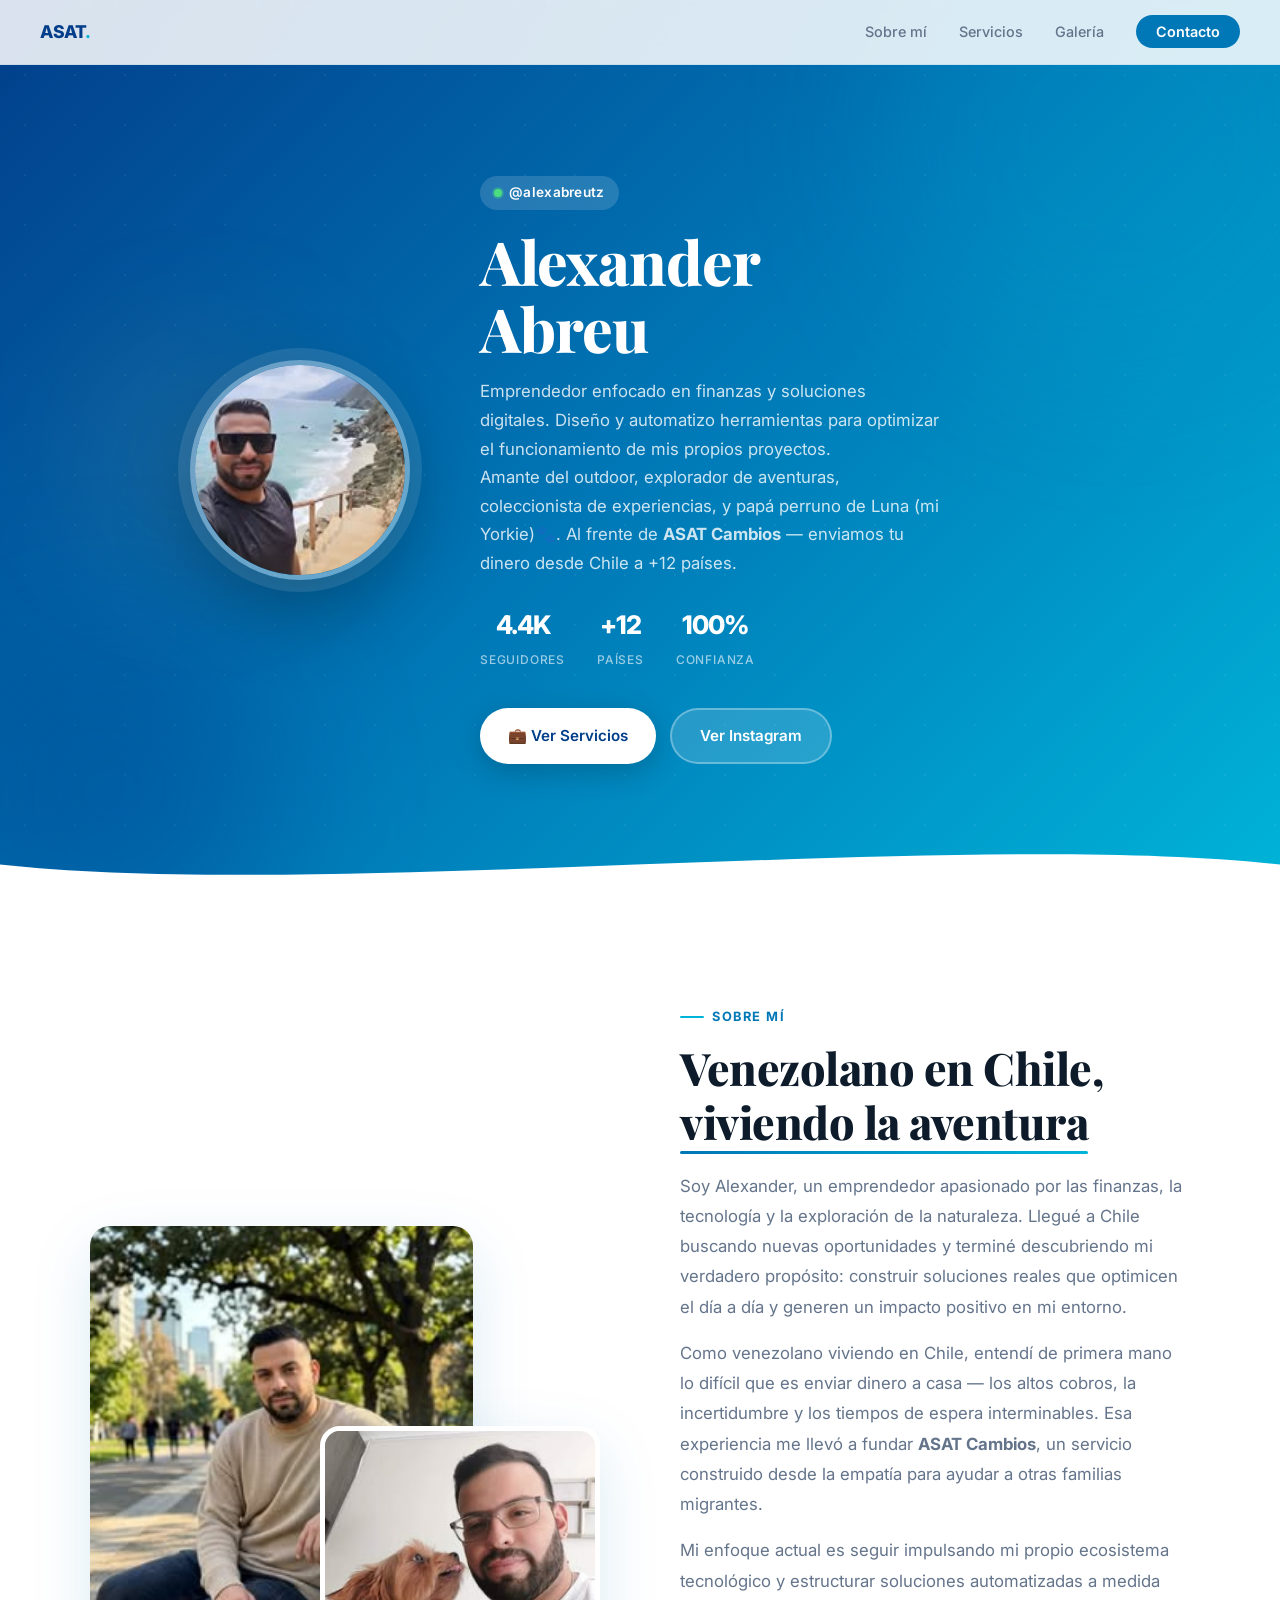
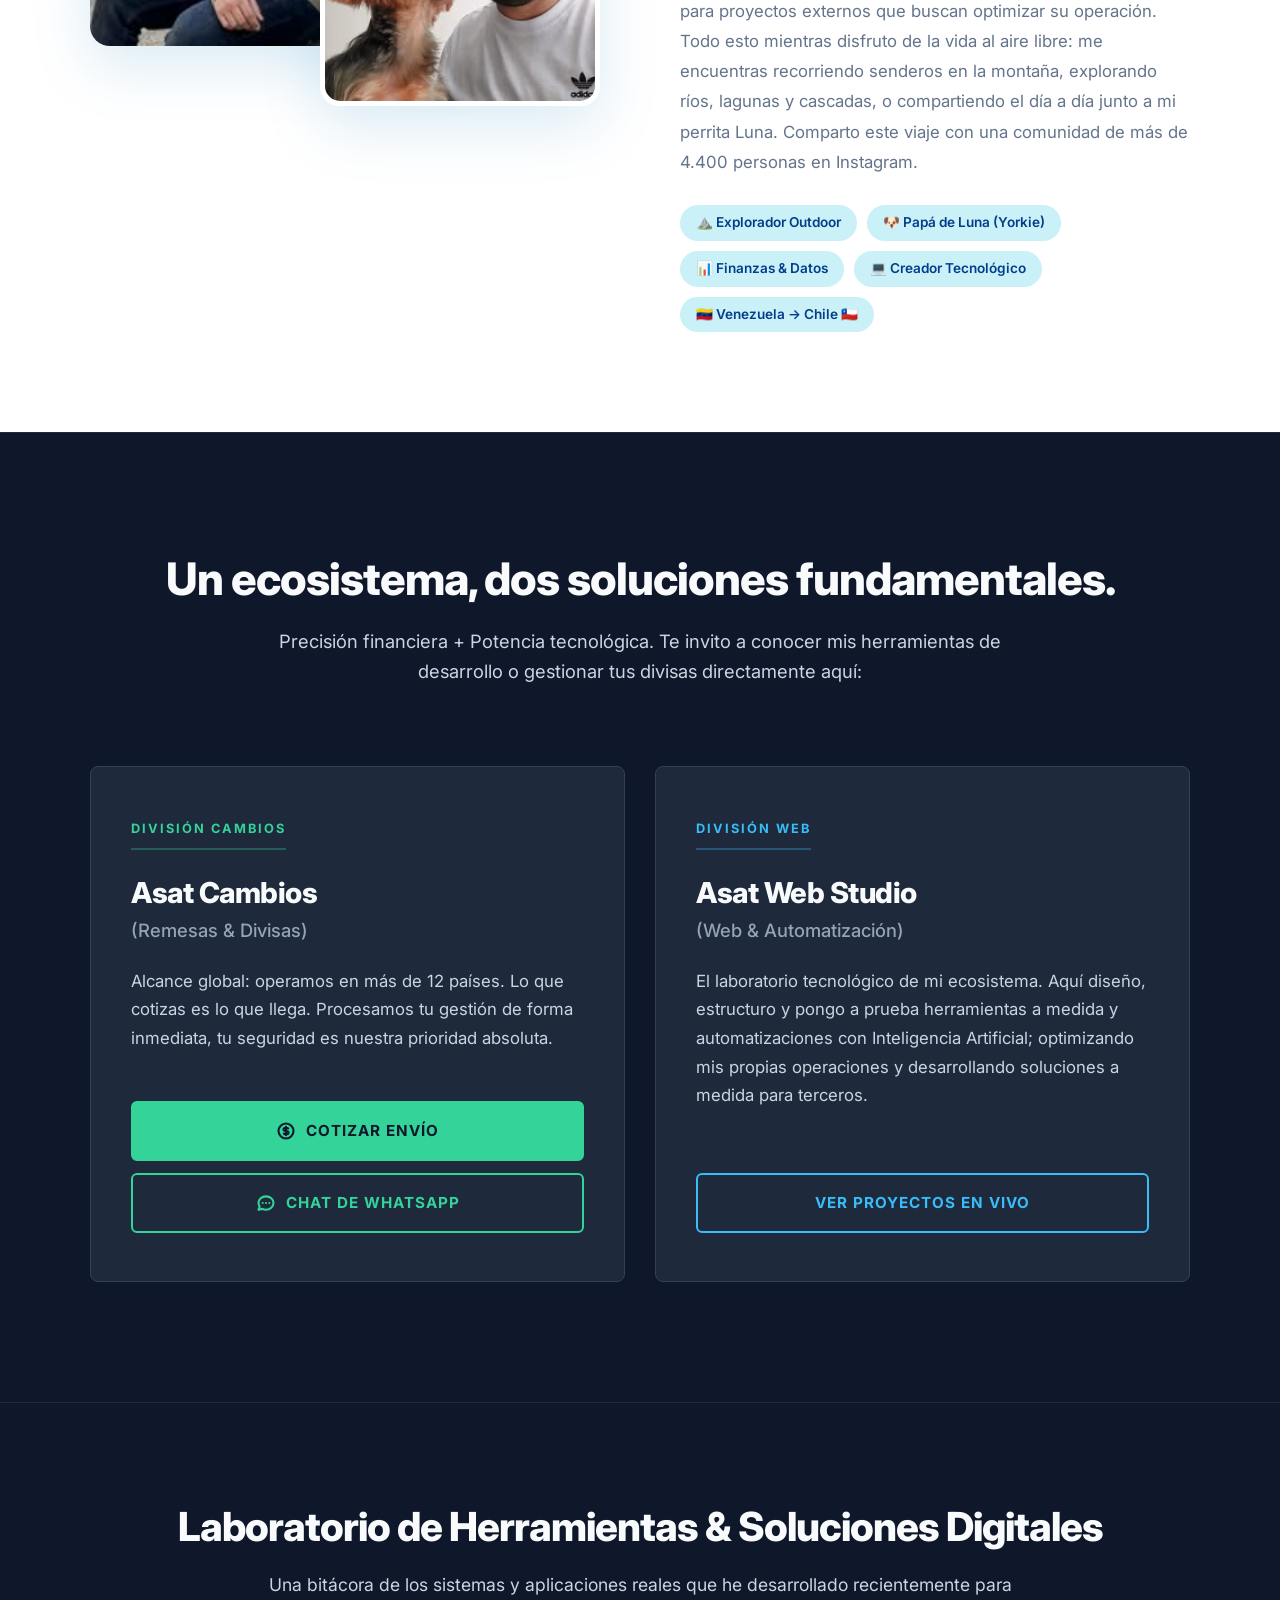
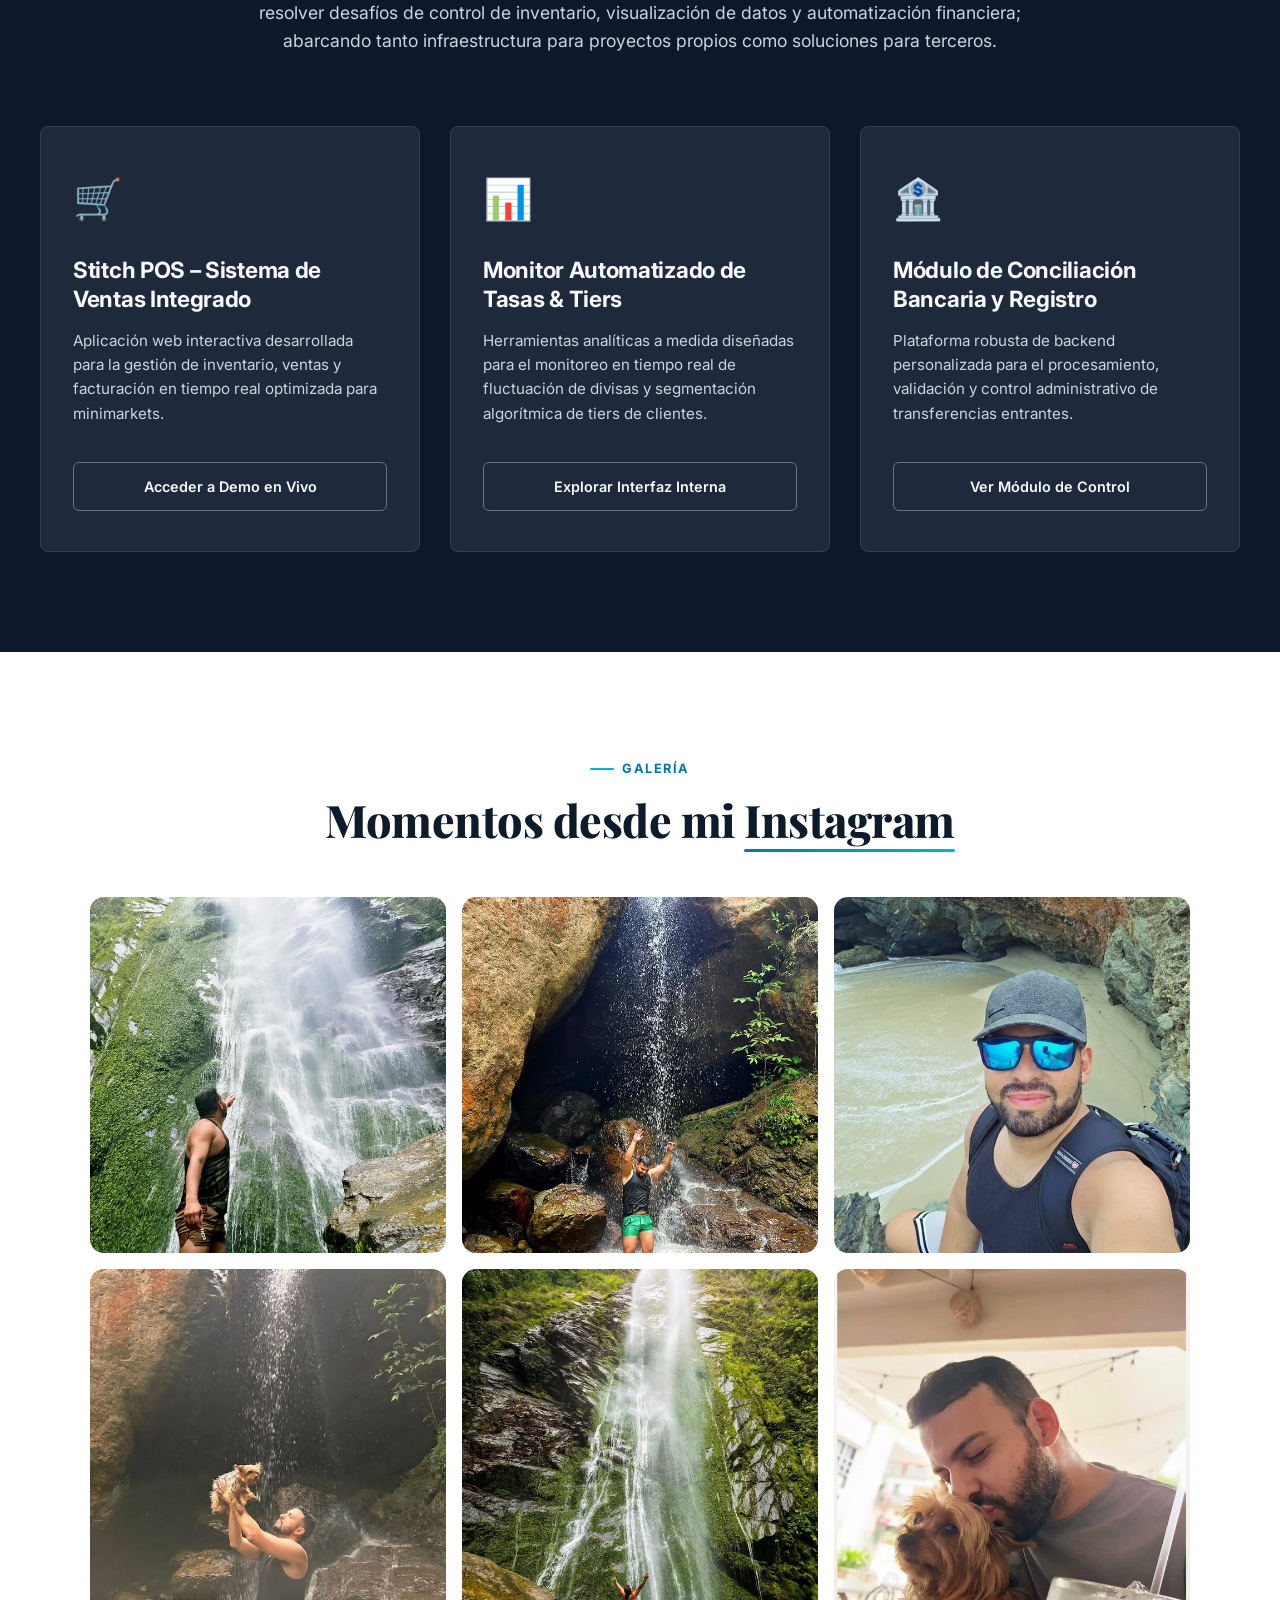
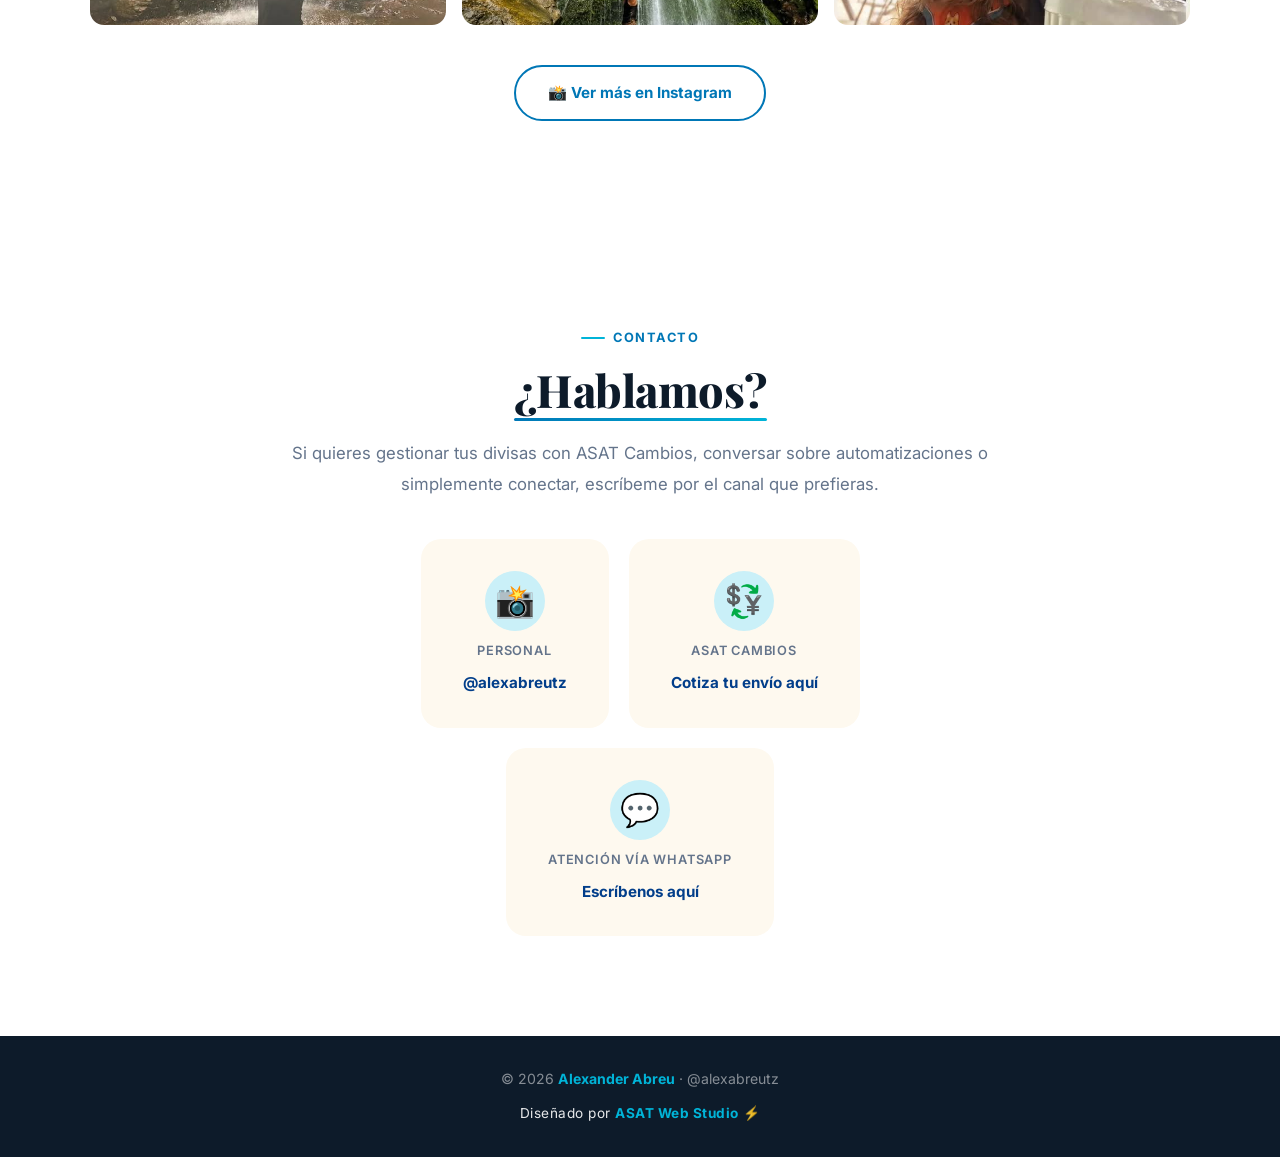
==== index.html @ acaba171 "Cambiar emojis por SVGs en botones" ====
<!DOCTYPE html>
<html lang="es">

<head>
  <meta charset="UTF-8" />
  <meta name="viewport" content="width=device-width, initial-scale=1.0" />
  <title>Alexander Abreu | @alexabreutz</title>
  <meta name="description"
    content="Alexander Abreu — Emprendedor, viajero y papá perruno. Founder de ASAT Cambios, enviamos tu dinero desde Chile a más de 10 países." />
  <meta name="robots" content="index, follow" />
  <link rel="canonical" href="https://alexabreu.netlify.app/" />

  <!-- Open Graph -->
  <meta property="og:type" content="website" />
  <meta property="og:url" content="https://alexabreu.netlify.app/" />
  <meta property="og:title" content="Alexander Abreu | Founder de ASAT Cambios" />
  <meta property="og:description"
    content="Emprendedor venezolano en Chile y fundador de ASAT Cambios — envíos de dinero desde Chile a Venezuela y +10 países de forma rápida y segura." />
  <meta property="og:image" content="https://alexabreu.netlify.app/assets/profile-candidate-0.jpg" />
  <meta property="og:locale" content="es_ES" />
  <meta property="og:site_name" content="Alexander Abreu" />

  <!-- Twitter Card -->
  <meta name="twitter:card" content="summary_large_image" />
  <meta name="twitter:site" content="@alexabreutz" />
  <meta name="twitter:title" content="Alexander Abreu | Founder de ASAT Cambios" />
  <meta name="twitter:description"
    content="Emprendedor venezolano en Chile. Envía dinero a Venezuela y +10 países con ASAT Cambios — rápido, seguro y sin sorpresas." />
  <meta name="twitter:image" content="https://alexabreu.netlify.app/assets/profile-candidate-0.jpg" />

  <link rel="preconnect" href="https://fonts.googleapis.com" />
  <link rel="preconnect" href="https://fonts.gstatic.com" crossorigin />
  <link
    href="https://fonts.googleapis.com/css2?family=Inter:wght@300;400;500;600;700;800&family=Playfair+Display:wght@700;800&display=swap"
    rel="stylesheet" />
  <style>
    *,
    *::before,
    *::after {
      box-sizing: border-box;
      margin: 0;
      padding: 0;
    }

    :root {
      --ocean: #0077b6;
      --ocean-deep: #023e8a;
      --sky: #00b4d8;
      --cyan-light: #90e0ef;
      --foam: #caf0f8;
      --sand: #fef9ef;
      --sand-dark: #f5e6c8;
      --gold: #f4a261;
      --dark: #0d1b2a;
      --text: #1e293b;
      --muted: #64748b;
      --white: #ffffff;
      --radius: 20px;
      --shadow: 0 20px 60px rgba(0, 119, 182, 0.15);
    }

    html {
      scroll-behavior: smooth;
    }

    body {
      font-family: 'Inter', sans-serif;
      color: var(--text);
      background: var(--white);
      line-height: 1.6;
      overflow-x: hidden;
    }

    /* NAV */
    nav {
      position: fixed;
      top: 0;
      left: 0;
      right: 0;
      z-index: 100;
      display: flex;
      align-items: center;
      justify-content: space-between;
      padding: 18px 40px;
      background: rgba(255, 255, 255, 0.85);
      backdrop-filter: blur(20px);
      -webkit-backdrop-filter: blur(20px);
      border-bottom: 1px solid rgba(0, 119, 182, 0.08);
      transition: all 0.3s ease;
    }

    .nav-logo {
      font-weight: 800;
      font-size: 1.1rem;
      color: var(--ocean-deep);
      letter-spacing: -0.5px;
    }

    .nav-logo span {
      color: var(--sky);
    }

    .nav-links {
      display: flex;
      gap: 32px;
      list-style: none;
    }

    .nav-links a {
      text-decoration: none;
      color: var(--muted);
      font-size: 0.9rem;
      font-weight: 500;
      transition: color 0.2s;
    }

    .nav-links a:hover {
      color: var(--ocean);
    }

    .nav-cta {
      background: var(--ocean);
      color: var(--white) !important;
      padding: 8px 20px;
      border-radius: 50px;
      font-weight: 600 !important;
      transition: background 0.2s !important;
    }

    .nav-cta:hover {
      background: var(--ocean-deep) !important;
      color: var(--white) !important;
    }

    /* HERO */
    .hero {
      min-height: 100vh;
      background: linear-gradient(135deg, var(--ocean-deep) 0%, var(--ocean) 50%, var(--sky) 100%);
      display: flex;
      align-items: center;
      justify-content: center;
      padding: 120px 40px 80px;
      position: relative;
      overflow: hidden;
    }

    .hero-inner {
      max-width: 900px;
      width: 100%;
      display: flex;
      align-items: center;
      gap: 70px;
      position: relative;
      z-index: 2;
    }

    .hero-photo-wrap {
      flex-shrink: 0;
      position: relative;
    }

    .hero-photo {
      width: 220px;
      height: 220px;
      border-radius: 50%;
      object-fit: cover;
      border: 5px solid rgba(255, 255, 255, 0.4);
      box-shadow: 0 0 0 12px rgba(255, 255, 255, 0.1), 0 30px 80px rgba(0, 0, 0, 0.3);
      display: block;
    }

    .hero-badge {
      position: absolute;
      bottom: 8px;
      right: 8px;
      background: var(--gold);
      color: var(--dark);
      font-size: 0.7rem;
      font-weight: 700;
      padding: 5px 10px;
      border-radius: 50px;
      letter-spacing: 0.5px;
      text-transform: uppercase;
      box-shadow: 0 4px 12px rgba(244, 162, 97, 0.4);
    }

    .hero-text {
      flex: 1;
      color: var(--white);
    }

    .hero-handle {
      display: inline-flex;
      align-items: center;
      gap: 7px;
      background: rgba(255, 255, 255, 0.15);
      backdrop-filter: blur(10px);
      padding: 6px 14px;
      border-radius: 50px;
      font-size: 0.85rem;
      font-weight: 600;
      margin-bottom: 18px;
      letter-spacing: 0.3px;
    }

    .hero-handle::before {
      content: '';
      width: 8px;
      height: 8px;
      background: #4ade80;
      border-radius: 50%;
      box-shadow: 0 0 0 2px rgba(74, 222, 128, 0.3);
    }

    .hero-name {
      font-family: 'Playfair Display', serif;
      font-size: clamp(2.4rem, 5vw, 3.8rem);
      font-weight: 800;
      line-height: 1.1;
      margin-bottom: 16px;
      letter-spacing: -1px;
    }

    .hero-bio {
      font-size: 1.05rem;
      color: rgba(255, 255, 255, 0.8);
      margin-bottom: 28px;
      line-height: 1.7;
      max-width: 460px;
    }

    .hero-stats {
      display: flex;
      gap: 32px;
      margin-bottom: 36px;
    }

    .stat {
      text-align: center;
    }

    .stat-number {
      font-size: 1.6rem;
      font-weight: 800;
      display: block;
      letter-spacing: -1px;
    }

    .stat-label {
      font-size: 0.75rem;
      color: rgba(255, 255, 255, 0.6);
      font-weight: 500;
      text-transform: uppercase;
      letter-spacing: 0.8px;
    }

    .hero-buttons {
      display: flex;
      gap: 14px;
      flex-wrap: wrap;
    }

    .btn {
      display: inline-flex;
      align-items: center;
      gap: 8px;
      padding: 14px 28px;
      border-radius: 50px;
      font-weight: 600;
      font-size: 0.95rem;
      text-decoration: none;
      transition: all 0.25s ease;
      cursor: pointer;
    }

    .btn-primary {
      background: var(--white);
      color: var(--ocean-deep);
      box-shadow: 0 8px 30px rgba(0, 0, 0, 0.2);
    }

    .btn-primary:hover {
      transform: translateY(-2px);
      box-shadow: 0 14px 40px rgba(0, 0, 0, 0.3);
    }

    .btn-secondary {
      background: rgba(255, 255, 255, 0.15);
      color: var(--white);
      border: 2px solid rgba(255, 255, 255, 0.3);
      backdrop-filter: blur(10px);
    }

    .btn-secondary:hover {
      background: rgba(255, 255, 255, 0.25);
      border-color: rgba(255, 255, 255, 0.5);
      transform: translateY(-2px);
    }

    .hero-wave {
      position: absolute;
      bottom: 0;
      left: 0;
      right: 0;
      overflow: hidden;
      line-height: 0;
    }

    .hero-wave svg {
      display: block;
      width: 100%;
    }

    /* ABOUT */
    .section {
      padding: 100px 40px;
    }

    .section-inner {
      max-width: 1100px;
      margin: 0 auto;
    }

    .about {
      background: var(--white);
    }

    .about-grid {
      display: grid;
      grid-template-columns: 1fr 1fr;
      gap: 80px;
      align-items: center;
    }

    .about-image-stack {
      position: relative;
      height: 480px;
    }

    .about-img-main {
      width: 75%;
      height: 420px;
      object-fit: cover;
      border-radius: var(--radius);
      box-shadow: var(--shadow);
      position: absolute;
      top: 0;
      left: 0;
    }

    .about-img-accent {
      width: 55%;
      height: 280px;
      object-fit: cover;
      border-radius: var(--radius);
      box-shadow: var(--shadow);
      position: absolute;
      bottom: 0;
      right: 0;
      border: 5px solid var(--white);
    }

    .section-tag {
      display: inline-flex;
      align-items: center;
      gap: 8px;
      color: var(--ocean);
      font-size: 0.8rem;
      font-weight: 700;
      text-transform: uppercase;
      letter-spacing: 1.5px;
      margin-bottom: 14px;
    }

    .section-tag::before {
      content: '';
      width: 24px;
      height: 2px;
      background: var(--sky);
      border-radius: 2px;
    }

    .section-title {
      font-family: 'Playfair Display', serif;
      font-size: clamp(2rem, 4vw, 2.8rem);
      font-weight: 800;
      color: var(--dark);
      line-height: 1.2;
      margin-bottom: 22px;
      letter-spacing: -0.5px;
    }

    .section-text {
      color: var(--muted);
      font-size: 1.05rem;
      line-height: 1.8;
      margin-bottom: 16px;
    }

    .tags {
      display: flex;
      flex-wrap: wrap;
      gap: 10px;
      margin-top: 28px;
    }

    .tag {
      background: var(--foam);
      color: var(--ocean-deep);
      padding: 7px 16px;
      border-radius: 50px;
      font-size: 0.85rem;
      font-weight: 600;
    }

    /* ASAT CAMBIOS */
    .asat {
      background: var(--dark);
      position: relative;
      overflow: hidden;
    }

    .asat::before {
      content: '';
      position: absolute;
      top: -200px;
      right: -100px;
      width: 500px;
      height: 500px;
      background: radial-gradient(circle, rgba(0, 180, 216, 0.1) 0%, transparent 70%);
      border-radius: 50%;
    }

    .asat-inner {
      max-width: 1100px;
      margin: 0 auto;
      display: grid;
      grid-template-columns: 1fr 1fr;
      gap: 80px;
      align-items: center;
    }

    .asat-text {
      color: var(--white);
    }

    .asat-text .section-tag {
      color: var(--cyan-light);
    }

    .asat-text .section-title {
      color: var(--white);
    }

    .asat-text .section-text {
      color: rgba(255, 255, 255, 0.65);
    }

    .asat-card {
      background: rgba(255, 255, 255, 0.05);
      border: 1px solid rgba(255, 255, 255, 0.1);
      border-radius: var(--radius);
      padding: 40px;
      backdrop-filter: blur(10px);
    }

    .asat-logo {
      font-size: 2.5rem;
      margin-bottom: 16px;
    }

    .asat-card-title {
      font-family: 'Playfair Display', serif;
      font-size: 1.8rem;
      font-weight: 800;
      color: var(--white);
      margin-bottom: 8px;
    }

    .asat-card-sub {
      color: var(--sky);
      font-size: 0.9rem;
      font-weight: 600;
      margin-bottom: 24px;
      letter-spacing: 0.3px;
    }

    .asat-features {
      list-style: none;
      display: flex;
      flex-direction: column;
      gap: 14px;
    }

    .asat-features li {
      display: flex;
      align-items: center;
      gap: 12px;
      color: rgba(255, 255, 255, 0.8);
      font-size: 0.95rem;
    }

    .feature-icon {
      width: 36px;
      height: 36px;
      background: rgba(0, 180, 216, 0.2);
      border-radius: 50%;
      display: flex;
      align-items: center;
      justify-content: center;
      font-size: 1rem;
      flex-shrink: 0;
    }

    .asat-cta {
      margin-top: 30px;
      display: inline-flex;
      align-items: center;
      gap: 8px;
      background: var(--sky);
      color: var(--dark);
      padding: 14px 28px;
      border-radius: 50px;
      font-weight: 700;
      font-size: 0.95rem;
      text-decoration: none;
      transition: all 0.25s;
      box-shadow: 0 8px 30px rgba(0, 180, 216, 0.3);
    }

    .asat-cta:hover {
      transform: translateY(-2px);
      box-shadow: 0 14px 40px rgba(0, 180, 216, 0.4);
      background: var(--cyan-light);
    }

    /* HOW IT WORKS */
    .how {
      background: var(--sand);
    }

    .how-header {
      text-align: center;
      margin-bottom: 56px;
    }

    .how-header .section-text {
      max-width: 560px;
      margin: 0 auto;
    }

    .steps {
      display: grid;
      grid-template-columns: repeat(auto-fit, minmax(220px, 1fr));
      gap: 32px;
      max-width: 900px;
      margin: 0 auto;
    }

    .step {
      background: var(--white);
      border-radius: var(--radius);
      padding: 36px 28px;
      text-align: center;
      box-shadow: 0 4px 24px rgba(0, 119, 182, 0.08);
      position: relative;
    }

    .step-num {
      position: absolute;
      top: -16px;
      left: 50%;
      transform: translateX(-50%);
      width: 32px;
      height: 32px;
      background: var(--ocean);
      color: var(--white);
      border-radius: 50%;
      font-size: 0.85rem;
      font-weight: 700;
      display: flex;
      align-items: center;
      justify-content: center;
    }

    .step-icon {
      font-size: 2.4rem;
      margin-bottom: 14px;
    }

    .step h3 {
      font-size: 1.05rem;
      font-weight: 700;
      color: var(--dark);
      margin-bottom: 10px;
    }

    .step p {
      font-size: 0.9rem;
      color: var(--muted);
      line-height: 1.6;
    }

    .how-cta {
      text-align: center;
      margin-top: 48px;
    }

    /* GALLERY */
    .gallery {
      background: var(--white);
    }

    .gallery-header {
      text-align: center;
      margin-bottom: 50px;
    }

    .gallery-grid {
      display: grid;
      grid-template-columns: repeat(3, 1fr);
      gap: 16px;
    }

    .gallery-item {
      aspect-ratio: 1;
      overflow: hidden;
      border-radius: 14px;
      position: relative;
      cursor: pointer;
    }

    .gallery-item img {
      width: 100%;
      height: 100%;
      object-fit: cover;
      transition: transform 0.5s ease;
      display: block;
    }

    .gallery-overlay {
      position: absolute;
      inset: 0;
      background: linear-gradient(to top, rgba(2, 62, 138, 0.8) 0%, transparent 50%);
      opacity: 0;
      transition: opacity 0.3s ease;
      display: flex;
      align-items: flex-end;
      padding: 16px;
    }

    .gallery-overlay span {
      color: var(--white);
      font-size: 0.85rem;
      font-weight: 600;
    }

    .gallery-item:hover img {
      transform: scale(1.06);
    }

    .gallery-item:hover .gallery-overlay {
      opacity: 1;
    }

    .gallery-footer {
      text-align: center;
      margin-top: 40px;
    }

    .btn-outline {
      display: inline-flex;
      align-items: center;
      gap: 8px;
      padding: 14px 32px;
      border: 2px solid var(--ocean);
      color: var(--ocean);
      border-radius: 50px;
      font-weight: 700;
      font-size: 0.95rem;
      text-decoration: none;
      transition: all 0.25s;
    }

    .btn-outline:hover {
      background: var(--ocean);
      color: var(--white);
      transform: translateY(-2px);
    }

    /* CONTACT */
    .contact {
      background: var(--white);
    }

    .contact-inner {
      max-width: 700px;
      margin: 0 auto;
      text-align: center;
    }

    .contact-cards {
      display: flex;
      gap: 20px;
      justify-content: center;
      margin-top: 40px;
      flex-wrap: wrap;
    }

    .contact-card {
      display: flex;
      flex-direction: column;
      align-items: center;
      gap: 10px;
      padding: 30px 40px;
      background: var(--sand);
      border-radius: var(--radius);
      text-decoration: none;
      color: var(--text);
      transition: all 0.25s;
      border: 2px solid transparent;
      min-width: 180px;
    }

    .contact-card:hover {
      border-color: var(--sky);
      transform: translateY(-4px);
      box-shadow: var(--shadow);
    }

    .contact-icon {
      font-size: 2rem;
      width: 60px;
      height: 60px;
      background: var(--foam);
      border-radius: 50%;
      display: flex;
      align-items: center;
      justify-content: center;
    }

    .contact-label {
      font-size: 0.8rem;
      font-weight: 600;
      color: var(--muted);
      text-transform: uppercase;
      letter-spacing: 0.8px;
    }

    .contact-value {
      font-size: 0.95rem;
      font-weight: 700;
      color: var(--ocean-deep);
    }

    /* FOOTER */
    footer {
      background: var(--dark);
      color: rgba(255, 255, 255, 0.5);
      text-align: center;
      padding: 32px 40px;
      font-size: 0.88rem;
    }

    footer strong {
      color: var(--sky);
    }

    /* RESPONSIVE */
    @media (max-width: 900px) {
      nav {
        padding: 16px 24px;
      }

      .nav-links {
        display: none;
      }

      .hero {
        padding: 100px 24px 80px;
      }

      .hero-inner {
        flex-direction: column;
        text-align: center;
        gap: 40px;
      }

      .hero-photo {
        width: 160px;
        height: 160px;
      }

      .hero-stats {
        justify-content: center;
      }

      .hero-buttons {
        justify-content: center;
      }

      .hero-bio {
        margin: 0 auto 28px;
      }

      .section {
        padding: 70px 24px;
      }

      .about-grid {
        grid-template-columns: 1fr;
        gap: 50px;
      }

      .about-image-stack {
        height: 350px;
      }

      .asat-inner {
        grid-template-columns: 1fr;
        gap: 50px;
      }

      .gallery-grid {
        grid-template-columns: repeat(2, 1fr);
        gap: 10px;
      }

      .gallery-item:last-child {
        display: none;
      }

      .contact-cards {
        flex-direction: column;
        align-items: center;
      }
    }

    @media (max-width: 500px) {
      .hero-stats {
        gap: 20px;
      }

      .stat-number {
        font-size: 1.3rem;
      }

      .gallery-grid {
        grid-template-columns: repeat(2, 1fr);
      }
    }

    /* ── NAV SCROLLED ── */
    nav.scrolled {
      background: rgba(2, 62, 138, 0.97);
      box-shadow: 0 4px 30px rgba(0, 0, 0, 0.25);
    }

    nav.scrolled .nav-logo {
      color: var(--white);
    }

    nav.scrolled .nav-links a {
      color: rgba(255, 255, 255, 0.85);
    }

    nav.scrolled .nav-links a:hover {
      color: var(--white);
    }

    /* ── HERO BG GRID ── */
    .hero-bg-grid {
      position: absolute;
      inset: 0;
      background-image: radial-gradient(rgba(255, 255, 255, 0.06) 1px, transparent 1px);
      background-size: 50px 50px;
      animation: gridSlide 30s linear infinite;
      pointer-events: none;
      z-index: 0;
    }

    @keyframes gridSlide {
      from {
        background-position: 0 0;
      }

      to {
        background-position: 50px 50px;
      }
    }

    /* ── ORBS ── */
    .orb {
      position: absolute;
      border-radius: 50%;
      filter: blur(70px);
      animation: floatOrb 9s ease-in-out infinite;
      pointer-events: none;
      z-index: 0;
    }

    .orb-1 {
      width: 480px;
      height: 480px;
      background: rgba(0, 180, 216, 0.14);
      top: -100px;
      right: -80px;
      animation-delay: 0s;
    }

    .orb-2 {
      width: 340px;
      height: 340px;
      background: rgba(2, 62, 138, 0.3);
      bottom: -60px;
      left: -60px;
      animation-delay: -3.5s;
    }

    .orb-3 {
      width: 220px;
      height: 220px;
      background: rgba(244, 162, 97, 0.09);
      top: 38%;
      left: 7%;
      animation-delay: -6s;
    }

    @keyframes floatOrb {

      0%,
      100% {
        transform: translateY(0) scale(1);
      }

      50% {
        transform: translateY(-28px) scale(1.04);
      }
    }

    /* ── PARTICLES ── */
    #particles {
      position: absolute;
      inset: 0;
      pointer-events: none;
      z-index: 0;
      overflow: hidden;
    }

    .particle {
      position: absolute;
      border-radius: 50%;
      background: rgba(144, 224, 239, 0.28);
      animation: particleFloat linear infinite;
    }

    @keyframes particleFloat {
      0% {
        transform: translateY(100vh) rotate(0deg);
        opacity: 0;
      }

      10% {
        opacity: 1;
      }

      90% {
        opacity: 1;
      }

      100% {
        transform: translateY(-20px) rotate(720deg);
        opacity: 0;
      }
    }

    /* ── HERO ENTRY ANIMATIONS ── */
    .hero-photo-wrap {
      animation: fadeDown 0.85s ease both;
    }

    .hero-handle {
      animation: fadeDown 0.8s 0.15s ease both;
    }

    .hero-name {
      animation: fadeDown 0.9s 0.22s ease both;
    }

    .hero-bio {
      animation: fadeDown 1s 0.32s ease both;
    }

    .hero-stats {
      animation: fadeUp 1s 0.42s ease both;
    }

    .hero-buttons {
      animation: fadeDown 1s 0.5s ease both;
    }

    @keyframes fadeDown {
      from {
        opacity: 0;
        transform: translateY(-24px);
      }

      to {
        opacity: 1;
        transform: translateY(0);
      }
    }

    @keyframes fadeUp {
      from {
        opacity: 0;
        transform: translateY(24px);
      }

      to {
        opacity: 1;
        transform: translateY(0);
      }
    }

    /* ── SCROLL REVEALS ── */
    .reveal {
      opacity: 0;
      transform: translateY(45px);
      transition: opacity .75s ease, transform .75s ease;
    }

    .reveal.visible {
      opacity: 1;
      transform: translateY(0);
    }

    .reveal-left {
      opacity: 0;
      transform: translateX(-50px);
      transition: opacity .75s ease, transform .75s ease;
    }

    .reveal-left.visible {
      opacity: 1;
      transform: translateX(0);
    }

    .reveal-right {
      opacity: 0;
      transform: translateX(50px);
      transition: opacity .75s ease, transform .75s ease;
    }

    .reveal-right.visible {
      opacity: 1;
      transform: translateX(0);
    }

    .reveal-zoom {
      opacity: 0;
      transform: scale(0.82);
      transition: opacity .7s ease, transform .7s cubic-bezier(.34, 1.56, .64, 1);
    }

    .reveal-zoom.visible {
      opacity: 1;
      transform: scale(1);
    }

    .reveal-blur {
      opacity: 0;
      filter: blur(12px);
      transform: translateY(20px);
      transition: opacity .8s ease, filter .8s ease, transform .8s ease;
    }

    .reveal-blur.visible {
      opacity: 1;
      filter: blur(0);
      transform: translateY(0);
    }

    .d1 {
      transition-delay: .08s;
    }

    .d2 {
      transition-delay: .16s;
    }

    .d3 {
      transition-delay: .24s;
    }

    .d4 {
      transition-delay: .32s;
    }

    /* ── SECTION TITLE UNDERLINE ── */
    .underline {
      display: inline-block;
      position: relative;
    }

    .underline::after {
      content: '';
      position: absolute;
      bottom: -5px;
      left: 0;
      right: 0;
      height: 3px;
      background: linear-gradient(90deg, var(--ocean), var(--sky));
      border-radius: 2px;
      transform: scaleX(0);
      transform-origin: left;
      transition: transform .8s .3s ease;
    }

    .section-title.visible .underline::after {
      transform: scaleX(1);
    }
  </style>

  <!-- Schema.org JSON-LD -->
  <script type="application/ld+json">
  {
    "@context": "https://schema.org",
    "@graph": [
      {
        "@type": "Person",
        "@id": "https://alexabreu.netlify.app/#person",
        "name": "Alexander Abreu",
        "url": "https://alexabreu.netlify.app/",
        "description": "Emprendedor venezolano en Chile, fundador de ASAT Cambios. Transferencias de dinero desde Chile a Venezuela y más de 10 países.",
        "image": "https://alexabreu.netlify.app/assets/profile-candidate-0.jpg",
        "nationality": "Venezuelan",
        "knowsLanguage": "es",
        "sameAs": [
          "https://instagram.com/alexabreutz",
          "https://wa.me/56937484821"
        ],
        "worksFor": {
          "@type": "Organization",
          "name": "ASAT Cambios",
          "url": "https://web-asat-servicios.web.app"
        }
      },
      {
        "@type": "Organization",
        "name": "ASAT Cambios",
        "url": "https://web-asat-servicios.web.app",
        "founder": { "@id": "https://alexabreu.netlify.app/#person" },
        "description": "Servicio de transferencias de dinero desde Chile a Venezuela y más de 10 países. Rápido, seguro y sin comisiones ocultas.",
        "areaServed": ["CL", "VE"],
        "sameAs": ["https://instagram.com/asatcambios"]
      },
      {
        "@type": "WebSite",
        "url": "https://alexabreu.netlify.app/",
        "name": "Alexander Abreu",
        "author": { "@id": "https://alexabreu.netlify.app/#person" }
      }
    ]
  }
  </script>
</head>

<body>

  <!-- NAV -->
  <nav id="main-nav">
    <a href="#" class="nav-logo" style="text-decoration: none;">ASAT<span>.</span></a>
    <ul class="nav-links">
      <li><a href="#sobre-mi">Sobre mí</a></li>
      <li><a href="#servicios">Servicios</a></li>
      <li><a href="#galeria">Galería</a></li>
      <li><a href="#contacto" class="nav-cta">Contacto</a></li>
    </ul>
  </nav>

  <!-- HERO -->
  <section class="hero">
    <div class="hero-bg-grid"></div>
    <div class="orb orb-1"></div>
    <div class="orb orb-2"></div>
    <div class="orb orb-3"></div>
    <div id="particles"></div>
    <div class="hero-inner">
      <div class="hero-photo-wrap">
        <img src="assets/instagram/profile.jpg" alt="Alexander Abreu, fundador de ASAT Cambios" class="hero-photo"
          width="220" height="220" />
      </div>
      <div class="hero-text">
        <div class="hero-handle">@alexabreutz</div>
        <h1 class="hero-name">Alexander<br />Abreu</h1>
        <p class="hero-bio">
          Emprendedor enfocado en finanzas y soluciones digitales. Diseño y automatizo herramientas para optimizar el
          funcionamiento de mis propios proyectos.<br />
          Amante del outdoor, explorador de aventuras, coleccionista de experiencias, y papá perruno de Luna (mi
          Yorkie)🐾. Al frente de <strong>ASAT Cambios</strong> — enviamos tu dinero desde Chile a +12 países.
        </p>
        <div class="hero-stats">
          <div class="stat">
            <span class="stat-number counter" data-target="4400" data-suffix="K" data-divisor="1000">4.4K</span>
            <span class="stat-label">Seguidores</span>
          </div>
          <div class="stat">
            <span class="stat-number counter" data-target="12" data-prefix="+">+12</span>
            <span class="stat-label">Países</span>
          </div>
          <div class="stat">
            <span class="stat-number counter" data-target="100" data-suffix="%">100%</span>
            <span class="stat-label">Confianza</span>
          </div>
        </div>
        <div class="hero-buttons">
          <a href="#servicios" class="btn btn-primary">💼 Ver Servicios</a>
          <a href="https://instagram.com/alexabreutz" target="_blank" rel="noopener noreferrer"
            class="btn btn-secondary">Ver Instagram</a>
        </div>
      </div>
    </div>
    <div class="hero-wave">
      <svg viewBox="0 0 1440 80" preserveAspectRatio="none" xmlns="http://www.w3.org/2000/svg">
        <path d="M0,40 C360,80 1080,0 1440,40 L1440,80 L0,80 Z" fill="#ffffff" />
      </svg>
    </div>
  </section>

  <!-- ABOUT -->
  <section class="section about" id="sobre-mi">
    <div class="section-inner">
      <div class="about-grid">
        <div class="about-image-stack reveal-left">
          <img src="assets/post-net-7.jpg" alt="Alexander Abreu, emprendedor venezolano en Chile"
            class="about-img-main" />
          <img src="assets/post-net-8.jpg" alt="Alexander Abreu en Santiago de Chile" class="about-img-accent" />
        </div>
        <div class="about-content">
          <div class="section-tag reveal">Sobre mí</div>
          <h2 class="section-title reveal d1">Venezolano en Chile, <span class="underline">viviendo la aventura</span>
          </h2>
          <p class="section-text reveal d2">
            Soy Alexander, un emprendedor apasionado por las finanzas, la tecnología y la exploración de la naturaleza.
            Llegué a Chile buscando nuevas oportunidades y terminé descubriendo mi verdadero propósito: construir
            soluciones reales que optimicen el día a día y generen un impacto positivo en mi entorno.
          </p>
          <p class="section-text reveal d3">
            Como venezolano viviendo en Chile, entendí de primera mano lo difícil que es enviar dinero a casa — los
            altos cobros, la incertidumbre y los tiempos de espera interminables. Esa experiencia me llevó a fundar
            <strong>ASAT Cambios</strong>, un servicio construido desde la empatía para ayudar a otras familias
            migrantes.
          </p>
          <p class="section-text reveal d4">
            Mi enfoque actual es seguir impulsando mi propio ecosistema tecnológico y estructurar soluciones automatizadas a medida para proyectos externos que buscan optimizar su operación. Todo esto mientras disfruto de la vida al aire libre: me encuentras recorriendo senderos en la montaña, explorando ríos, lagunas y cascadas, o compartiendo el día a día junto a mi perrita Luna. Comparto este viaje con una comunidad de más de 4.400 personas en Instagram.
          </p>
          <div class="tags reveal d4">
            <span class="tag">⛰️ Explorador Outdoor</span>
            <span class="tag">🐶 Papá de Luna (Yorkie)</span>
            <span class="tag">📊 Finanzas & Datos</span>
            <span class="tag">💻 Creador Tecnológico</span>
            <span class="tag">🇻🇪 Venezuela → Chile 🇨🇱</span>
          </div>
        </div>
      </div>
    </div>
  </section>

  <!-- SERVICIOS -->
  <!-- ECOSISTEMA ASAT -->
  <style>
    .ecosystem-section {
      background-color: #0f172a;
      color: #f1f5f9;
      padding: 120px 40px;
      font-family: 'Inter', sans-serif;
      border-top: 1px solid #1e293b;
      border-bottom: 1px solid #1e293b;
    }

    .ecosystem-inner {
      max-width: 1100px;
      margin: 0 auto;
    }

    .ecosystem-header {
      text-align: center;
      margin-bottom: 80px;
    }

    .ecosystem-title {
      font-family: 'Inter', sans-serif;
      font-size: clamp(2rem, 4vw, 2.8rem);
      font-weight: 800;
      color: #f8fafc;
      margin-bottom: 20px;
      letter-spacing: -1px;
      line-height: 1.2;
    }

    .ecosystem-subtitle {
      font-size: 1.15rem;
      color: #cbd5e1;
      max-width: 750px;
      margin: 0 auto;
      line-height: 1.6;
    }

    .ecosystem-grid {
      display: grid;
      grid-template-columns: repeat(auto-fit, minmax(320px, 1fr));
      gap: 30px;
    }

    .ecosystem-card {
      background: #1e293b;
      border: 1px solid #334155;
      border-radius: 8px;
      padding: 48px 40px;
      transition: all 0.3s ease;
      display: flex;
      flex-direction: column;
      position: relative;
    }

    .ecosystem-card:hover {
      transform: translateY(-4px);
      box-shadow: 0 20px 40px rgba(0, 0, 0, 0.5);
    }

    .ecosystem-card.cambios:hover {
      border-color: #34d399;
    }

    .ecosystem-card.web:hover {
      border-color: #38bdf8;
    }

    .eco-card-tag {
      font-size: 0.8rem;
      text-transform: uppercase;
      letter-spacing: 2px;
      font-weight: 700;
      margin-bottom: 24px;
      display: inline-block;
      padding-bottom: 8px;
    }

    .eco-card-tag.cambios {
      color: #34d399;
      border-bottom: 2px solid rgba(52, 211, 153, 0.3);
    }

    .eco-card-tag.web {
      color: #38bdf8;
      border-bottom: 2px solid rgba(56, 189, 248, 0.3);
    }

    .eco-card-title {
      font-size: 1.8rem;
      font-weight: 800;
      color: #f8fafc;
      margin-bottom: 24px;
      line-height: 1.3;
      letter-spacing: -0.5px;
    }

    .eco-card-title span {
      display: block;
      color: #94a3b8;
      font-size: 1.15rem;
      font-weight: 500;
      margin-top: 8px;
      letter-spacing: 0;
    }

    .eco-card-desc {
      color: #cbd5e1;
      font-size: 1.05rem;
      line-height: 1.7;
      margin-bottom: 48px;
      flex-grow: 1;
    }

    .eco-btn {
      display: inline-flex;
      align-items: center;
      justify-content: center;
      padding: 16px 32px;
      font-size: 0.95rem;
      font-weight: 700;
      text-decoration: none;
      transition: all 0.25s;
      width: 100%;
      text-transform: uppercase;
      letter-spacing: 1px;
      border-radius: 6px;
      background: transparent;
    }

    .eco-btn-cambios {
      color: #34d399;
      border: 2px solid #34d399;
    }

    .eco-btn-cambios:hover {
      background: #34d399;
      color: #0f172a;
      box-shadow: 0 8px 20px rgba(52, 211, 153, 0.3);
    }

    .eco-btn-cambios-solid {
      background: #34d399;
      color: #0f172a;
      border: 2px solid #34d399;
    }

    .eco-btn-cambios-solid:hover {
      box-shadow: 0 8px 20px rgba(52, 211, 153, 0.4);
      filter: brightness(1.1);
    }

    .eco-btn-web {
      color: #38bdf8;
      border: 2px solid #38bdf8;
    }

    .eco-btn-web:hover {
      background: #38bdf8;
      color: #0f172a;
      box-shadow: 0 8px 20px rgba(56, 189, 248, 0.3);
    }
  </style>

  <section class="ecosystem-section" id="servicios">
    <div class="ecosystem-inner">
      <div class="ecosystem-header reveal">
        <h2 class="ecosystem-title">Un ecosistema, dos soluciones fundamentales.</h2>
        <p class="ecosystem-subtitle">Precisión financiera + Potencia tecnológica. Te invito a conocer mis herramientas
          de desarrollo o gestionar tus divisas directamente aquí:</p>
      </div>

      <div class="ecosystem-grid">
        <!-- División Cambios -->
        <div class="ecosystem-card cambios reveal-left">
          <div><span class="eco-card-tag cambios">División Cambios</span></div>
          <h3 class="eco-card-title">Asat Cambios<span>(Remesas & Divisas)</span></h3>
          <p class="eco-card-desc">Alcance global: operamos en más de 12 países. Lo que cotizas es lo que llega.
            Procesamos tu gestión de forma inmediata, tu seguridad es nuestra prioridad absoluta.</p>
          <div style="display: flex; flex-direction: column; gap: 12px; margin-top: auto;">
            <a href="https://web-asat-servicios.web.app/cambios.html#calculator" target="_blank" rel="noopener noreferrer"
              class="eco-btn eco-btn-cambios-solid">
              <svg width="20" height="20" fill="none" stroke="currentColor" stroke-width="2.5" viewBox="0 0 24 24" style="margin-right:10px;"><path stroke-linecap="round" stroke-linejoin="round" d="M12 8c-1.657 0-3 .895-3 2s1.343 2 3 2 3 .895 3 2-1.343 2-3 2m0-8c1.11 0 2.08.402 2.599 1M12 8V7m0 1v8m0 0v1m0-1c-1.11 0-2.08-.402-2.599-1M21 12a9 9 0 11-18 0 9 9 0 0118 0z"></path></svg>
              Cotizar Envío
            </a>
            <a href="https://wa.me/56937484821" target="_blank" rel="noopener noreferrer"
              class="eco-btn eco-btn-cambios">
              <svg width="20" height="20" fill="none" stroke="currentColor" stroke-width="2.5" viewBox="0 0 24 24" style="margin-right:10px;"><path stroke-linecap="round" stroke-linejoin="round" d="M8 12h.01M12 12h.01M16 12h.01M21 12c0 4.418-4.03 8-9 8a9.863 9.863 0 01-4.255-.949L3 20l1.395-3.72C3.512 15.042 3 13.574 3 12c0-4.418 4.03-8 9-8s9 3.582 9 8z"></path></svg>
              Chat de WhatsApp
            </a>
          </div>
        </div>

        <!-- División Web -->
        <div class="ecosystem-card web reveal-right">
          <div><span class="eco-card-tag web">División Web</span></div>
          <h3 class="eco-card-title">Asat Web Studio<span>(Web & Automatización)</span></h3>
          <p class="eco-card-desc">El laboratorio tecnológico de mi ecosistema. Aquí diseño, estructuro y pongo a prueba herramientas a medida y automatizaciones con Inteligencia Artificial; optimizando mis propias operaciones y desarrollando soluciones a medida para terceros.</p>
          <a href="#showcase" class="eco-btn eco-btn-web">Ver proyectos en vivo</a>
        </div>
      </div>
    </div>
  </section>

  <!-- SHOWCASE -->
  <style>
    .showcase-section {
      background-color: #0f172a;
      color: #f1f5f9;
      padding: 100px 40px;
      font-family: 'Inter', sans-serif;
    }

    .showcase-inner {
      max-width: 1200px;
      margin: 0 auto;
    }

    .showcase-header {
      text-align: center;
      margin-bottom: 70px;
    }

    .showcase-title {
      font-family: 'Inter', sans-serif;
      font-size: clamp(2rem, 4vw, 2.5rem);
      font-weight: 800;
      color: #f8fafc;
      margin-bottom: 20px;
      letter-spacing: -1px;
      line-height: 1.2;
    }

    .showcase-subtitle {
      font-size: 1.1rem;
      color: #cbd5e1;
      max-width: 800px;
      margin: 0 auto;
      line-height: 1.6;
    }

    .showcase-grid {
      display: grid;
      grid-template-columns: repeat(auto-fit, minmax(320px, 1fr));
      gap: 30px;
    }

    .showcase-card {
      background: #1e293b;
      border: 1px solid #334155;
      border-radius: 8px;
      padding: 40px 32px;
      transition: all 0.3s ease;
      display: flex;
      flex-direction: column;
      position: relative;
    }

    .showcase-card:hover {
      transform: translateY(-4px);
      box-shadow: 0 15px 30px rgba(0, 0, 0, 0.6);
      background: #1e293b;
    }

    .showcase-card.web:hover {
      border-color: #38bdf8;
    }

    .showcase-card.cambios:hover {
      border-color: #34d399;
    }

    .showcase-icon {
      font-size: 2.5rem;
      margin-bottom: 24px;
    }

    .showcase-card.web .showcase-icon {
      color: #38bdf8;
    }

    .showcase-card.cambios .showcase-icon {
      color: #34d399;
    }

    .showcase-card-title {
      font-size: 1.4rem;
      font-weight: 700;
      color: #f8fafc;
      margin-bottom: 16px;
      line-height: 1.3;
      letter-spacing: -0.3px;
    }

    .showcase-card-desc {
      color: #cbd5e1;
      font-size: 0.95rem;
      line-height: 1.6;
      margin-bottom: 36px;
      flex-grow: 1;
    }

    .showcase-btn {
      display: inline-flex;
      align-items: center;
      justify-content: center;
      padding: 12px 24px;
      font-size: 0.9rem;
      font-weight: 600;
      text-decoration: none;
      transition: all 0.2s;
      width: 100%;
      border-radius: 6px;
      background: transparent;
      color: #f8fafc;
      border: 1px solid #64748b;
    }

    .showcase-card.web .showcase-btn:hover {
      background: #38bdf8;
      color: #0f172a;
      border-color: #38bdf8;
      box-shadow: 0 4px 15px rgba(56, 189, 248, 0.3);
    }

    .showcase-card.cambios .showcase-btn:hover {
      background: #34d399;
      color: #0f172a;
      border-color: #34d399;
      box-shadow: 0 4px 15px rgba(52, 211, 153, 0.3);
    }
  </style>

  <section class="showcase-section" id="showcase">
    <div class="showcase-inner">
      <div class="showcase-header reveal">
        <h2 class="showcase-title">Laboratorio de Herramientas & Soluciones Digitales</h2>
        <p class="showcase-subtitle">Una bitácora de los sistemas y aplicaciones reales que he desarrollado
          recientemente para resolver desafíos de control de inventario, visualización de datos y automatización
          financiera; abarcando tanto infraestructura para proyectos propios como soluciones para terceros.</p>
      </div>

      <div class="showcase-grid">
        <!-- Tarjeta 1 -->
        <div class="showcase-card web reveal-zoom">
          <div class="showcase-icon">🛒</div>
          <h3 class="showcase-card-title">Stitch POS – Sistema de Ventas Integrado</h3>
          <p class="showcase-card-desc">Aplicación web interactiva desarrollada para la gestión de inventario, ventas y
            facturación en tiempo real optimizada para minimarkets.</p>
          <a href="https://stitch-pos.vercel.app/ventas" target="_blank" rel="noopener noreferrer"
            class="showcase-btn">Acceder a Demo en Vivo</a>
        </div>

        <!-- Tarjeta 2 -->
        <div class="showcase-card cambios reveal-zoom" style="transition-delay: 0.1s;">
          <div class="showcase-icon">📊</div>
          <h3 class="showcase-card-title">Monitor Automatizado de Tasas & Tiers</h3>
          <p class="showcase-card-desc">Herramientas analíticas a medida diseñadas para el monitoreo en tiempo real de
            fluctuación de divisas y segmentación algorítmica de tiers de clientes.</p>
          <a href="https://asatcambiostasasytier.web.app/" target="_blank" rel="noopener noreferrer"
            class="showcase-btn">Explorar Interfaz Interna</a>
        </div>

        <!-- Tarjeta 3 -->
        <div class="showcase-card cambios reveal-zoom" style="transition-delay: 0.2s;">
          <div class="showcase-icon">🏦</div>
          <h3 class="showcase-card-title">Módulo de Conciliación Bancaria y Registro</h3>
          <p class="showcase-card-desc">Plataforma robusta de backend personalizada para el procesamiento, validación y
            control administrativo de transferencias entrantes.</p>
          <a href="https://registro-de-tr-asat-cambios.web.app/" target="_blank" rel="noopener noreferrer"
            class="showcase-btn">Ver Módulo de Control</a>
        </div>
      </div>
    </div>
  </section>

  <!-- GALLERY -->
  <section class="section gallery" id="galeria">
    <div class="section-inner">
      <div class="gallery-header reveal">
        <div class="section-tag" style="justify-content: center;">Galería</div>
        <h2 class="section-title">Momentos desde mi <span class="underline">Instagram</span></h2>
      </div>
      <div class="gallery-grid">
        <div class="gallery-item">
          <img src="assets/instagram/post-1.jpg" alt="Instagram Post 1" loading="lazy" />
          <div class="gallery-overlay"><span>📸 Momento</span></div>
        </div>
        <div class="gallery-item">
          <img src="assets/instagram/post-2.jpg" alt="Instagram Post 2" loading="lazy" />
          <div class="gallery-overlay"><span>📸 Momento</span></div>
        </div>
        <div class="gallery-item">
          <img src="assets/instagram/post-3.jpg" alt="Instagram Post 3" loading="lazy" />
          <div class="gallery-overlay"><span>📸 Momento</span></div>
        </div>
        <div class="gallery-item">
          <img src="assets/instagram/post-4.jpg" alt="Instagram Post 4" loading="lazy" />
          <div class="gallery-overlay"><span>📸 Momento</span></div>
        </div>
        <div class="gallery-item">
          <img src="assets/instagram/post-5.jpg" alt="Instagram Post 5" loading="lazy" />
          <div class="gallery-overlay"><span>📸 Momento</span></div>
        </div>
        <div class="gallery-item">
          <img src="assets/instagram/post-6.jpg" alt="Instagram Post 6" loading="lazy" />
          <div class="gallery-overlay"><span>📸 Momento</span></div>
        </div>
      </div>
      <div class="gallery-footer">
        <a href="https://instagram.com/alexabreutz" target="_blank" rel="noopener noreferrer" class="btn-outline">
          📸 Ver más en Instagram
        </a>
      </div>
    </div>
  </section>

  <!-- CONTACT -->
  <section class="section contact" id="contacto">
    <div class="contact-inner">
      <div class="section-tag reveal" style="justify-content: center;">Contacto</div>
      <h2 class="section-title reveal d1"><span class="underline">¿Hablamos?</span></h2>
      <p class="section-text reveal d2">
        Si quieres gestionar tus divisas con ASAT Cambios, conversar sobre automatizaciones o simplemente conectar, escríbeme por el canal que prefieras.
      </p>
      <div class="contact-cards">
        <a href="https://instagram.com/alexabreutz" target="_blank" rel="noopener noreferrer" class="contact-card">
          <div class="contact-icon">📸</div>
          <span class="contact-label">Personal</span>
          <span class="contact-value">@alexabreutz</span>
        </a>
        <a href="https://web-asat-servicios.web.app/cambios.html#calculator" target="_blank" rel="noopener noreferrer" class="contact-card">
          <div class="contact-icon">💱</div>
          <span class="contact-label">ASAT Cambios</span>
          <span class="contact-value">Cotiza tu envío aquí</span>
        </a>
        <a href="https://wa.me/56937484821" target="_blank" rel="noopener noreferrer" class="contact-card">
          <div class="contact-icon">💬</div>
          <span class="contact-label">Atención vía WhatsApp</span>
          <span class="contact-value">Escríbenos aquí</span>
        </a>
      </div>
    </div>
  </section>

  <!-- FOOTER -->
  <footer>
    <p>© 2026 <strong>Alexander Abreu</strong> · @alexabreutz</p>
    <p style="margin-top: 12px; font-size: 0.85rem; color: rgba(255,255,255,0.9); letter-spacing: 0.5px;">Diseñado por <span
        style="color: var(--sky); font-weight: 700;">ASAT Web Studio</span> ⚡</p>
  </footer>

  <script>
    /* ── IntersectionObserver — scroll reveals ── */
    const io = new IntersectionObserver((entries) => {
      entries.forEach(e => {
        if (!e.isIntersecting) return;
        e.target.classList.add('visible');
        io.unobserve(e.target);
      });
    }, { threshold: 0.12 });

    document.querySelectorAll(
      '.reveal, .reveal-left, .reveal-right, .reveal-zoom, .reveal-flip, .reveal-blur, .section-title'
    ).forEach(el => io.observe(el));

    /* Stagger gallery items */
    document.querySelectorAll('.gallery-item').forEach((el, i) => {
      el.style.transitionDelay = (i * 0.06) + 's';
      el.classList.add('reveal-zoom');
      io.observe(el);
    });

    /* Stagger contact cards */
    document.querySelectorAll('.contact-card').forEach((el, i) => {
      el.style.transitionDelay = (i * 0.1) + 's';
      el.classList.add('reveal-zoom');
      io.observe(el);
    });

    /* Stagger steps */
    document.querySelectorAll('.step').forEach((el, i) => {
      el.style.transitionDelay = (i * 0.13) + 's';
      el.classList.add('reveal-zoom');
      io.observe(el);
    });

    /* Stagger tags */
    document.querySelectorAll('.tag').forEach((el, i) => {
      el.style.transitionDelay = (i * 0.05) + 's';
      el.classList.add('reveal');
      io.observe(el);
    });

    /* ── Nav scroll class ── */
    const nav = document.getElementById('main-nav');
    window.addEventListener('scroll', () => {
      nav.classList.toggle('scrolled', window.scrollY > 60);
    }, { passive: true });

    /* ── Animated counters ── */
    const counterObs = new IntersectionObserver((entries) => {
      entries.forEach(e => {
        if (!e.isIntersecting) return;
        const el = e.target;
        const target = parseInt(el.dataset.target);
        const prefix = el.dataset.prefix || '';
        const suffix = el.dataset.suffix || '';
        const divisor = parseFloat(el.dataset.divisor) || 1;
        const duration = 1400;
        const step = target / (duration / 20);
        let current = 0;
        const timer = setInterval(() => {
          current += step;
          if (current >= target) {
            current = target;
            clearInterval(timer);
          }
          const display = divisor !== 1
            ? (current / divisor).toFixed(1) + suffix
            : prefix + Math.floor(current) + suffix;
          el.textContent = display;
        }, 20);
        counterObs.unobserve(el);
      });
    }, { threshold: 0.5 });
    document.querySelectorAll('.counter').forEach(el => counterObs.observe(el));

    /* ── Floating particles ── */
    const container = document.getElementById('particles');
    if (container) {
      for (let i = 0; i < 18; i++) {
        const p = document.createElement('div');
        p.className = 'particle';
        const size = Math.random() * 6 + 3;
        p.style.cssText = `
        width:${size}px; height:${size}px;
        left:${Math.random() * 100}%;
        animation-duration:${Math.random() * 14 + 8}s;
        animation-delay:${Math.random() * 12}s;
        opacity:${Math.random() * 0.5 + 0.1};
      `;
        container.appendChild(p);
      }
    }

    /* ── Parallax orbs on scroll ── */
    const orb1 = document.querySelector('.orb-1');
    const orb2 = document.querySelector('.orb-2');
    const grid = document.querySelector('.hero-bg-grid');
    window.addEventListener('scroll', () => {
      const y = window.scrollY;
      if (orb1) orb1.style.transform = `translateY(${y * 0.15}px)`;
      if (orb2) orb2.style.transform = `translateY(${-y * 0.1}px)`;
      if (grid) grid.style.transform = `translateY(${y * 0.25}px)`;
    }, { passive: true });
  </script>
</body>

</html>
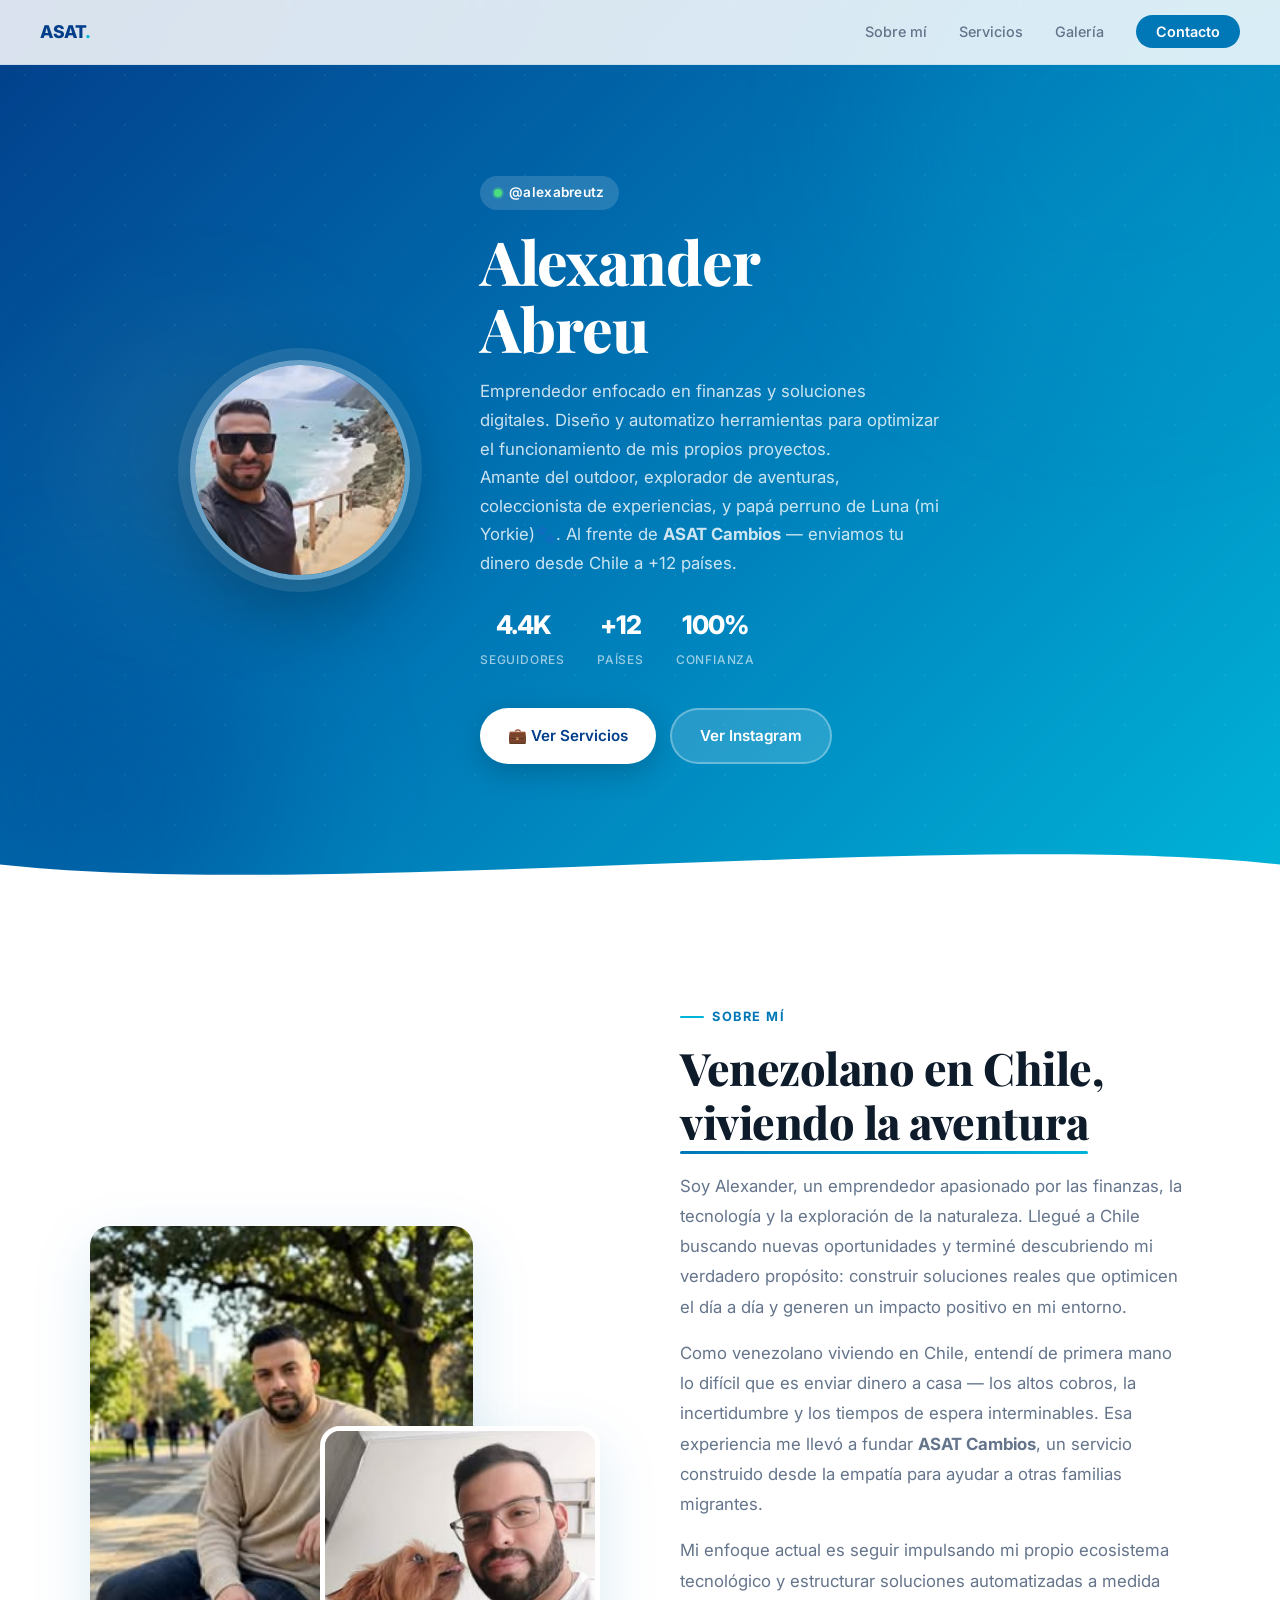
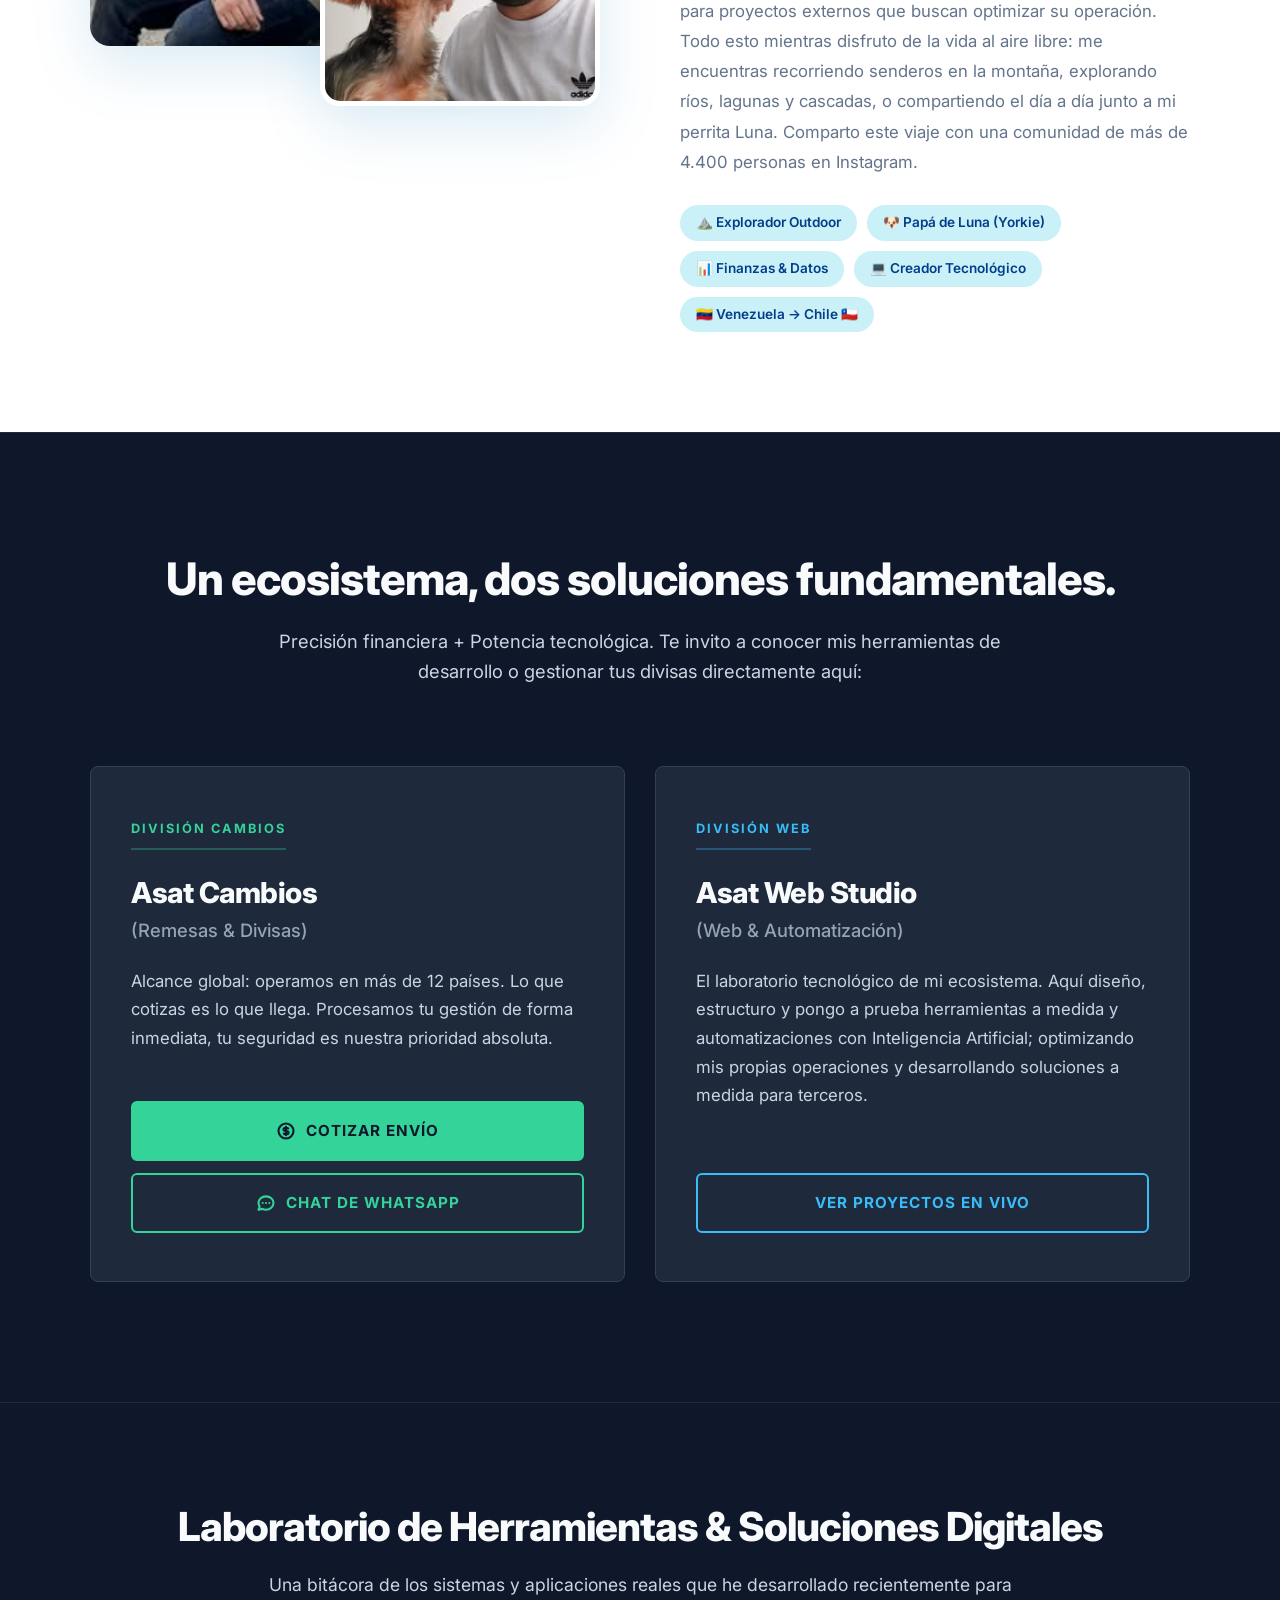
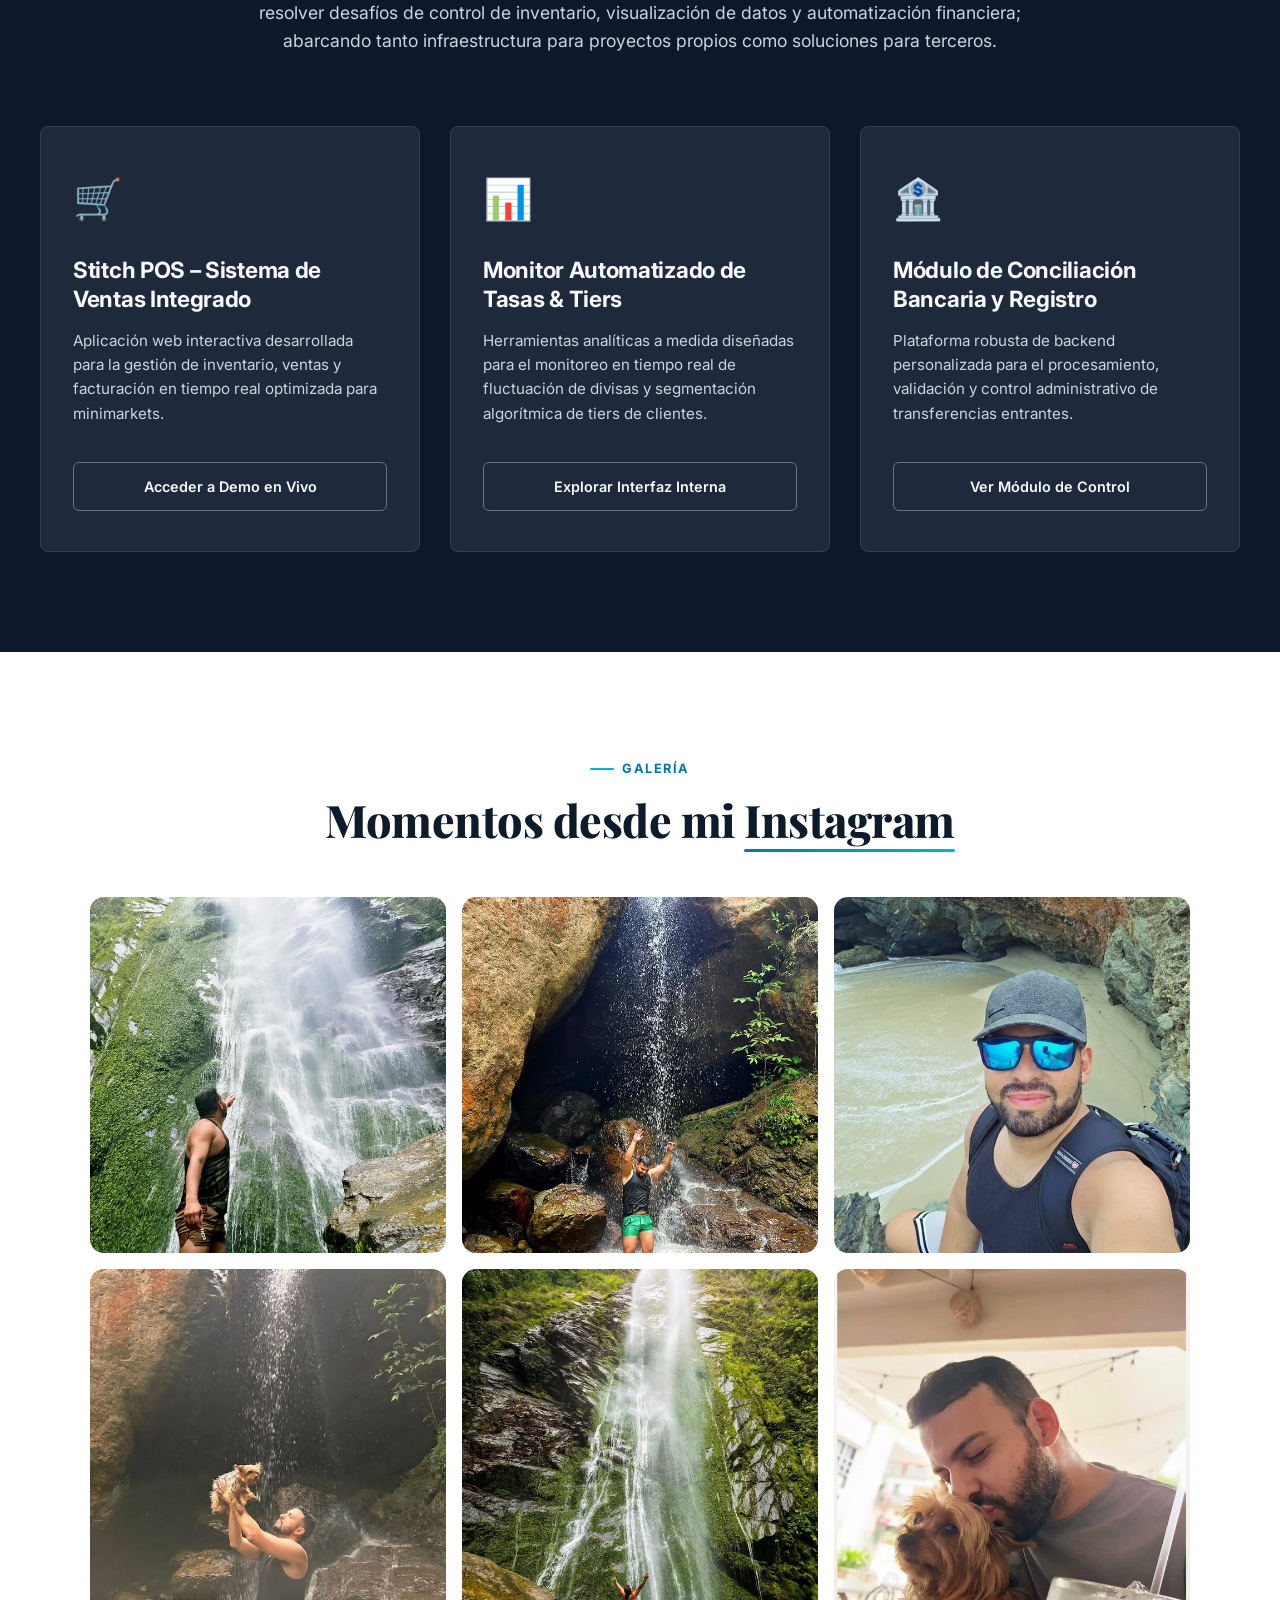
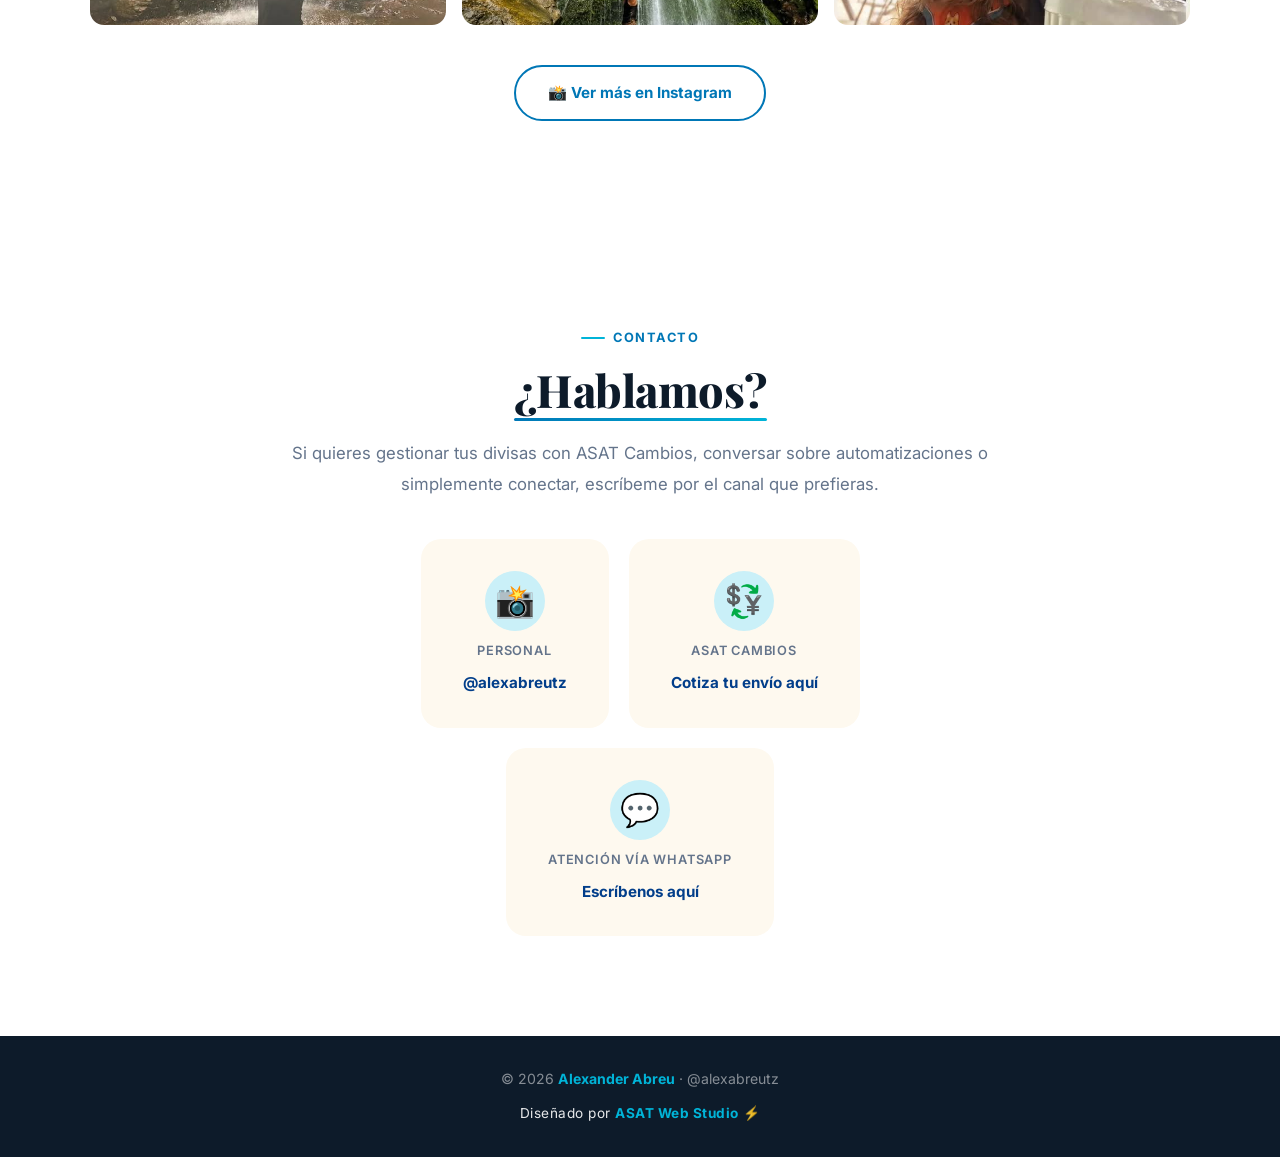
==== commit bf9fbeea: "fix: mobile responsive - grid overflow, image stack, gallery, hero text + protection rules" ====
--- a/index.html
+++ b/index.html
@@ -61,6 +61,7 @@
 
     html {
       scroll-behavior: smooth;
+      overflow-x: hidden;
     }
 
     body {
@@ -777,7 +778,8 @@
       }
 
       .hero {
-        padding: 100px 24px 80px;
+        padding: 100px 20px 80px;
+        overflow: hidden;
       }
 
       .hero-inner {
@@ -801,19 +803,34 @@
 
       .hero-bio {
         margin: 0 auto 28px;
+        word-break: break-word;
+        overflow-wrap: break-word;
+        max-width: 100%;
       }
 
       .section {
-        padding: 70px 24px;
+        padding: 70px 20px;
+        max-width: 100vw;
+        overflow: hidden;
       }
 
       .about-grid {
         grid-template-columns: 1fr;
-        gap: 50px;
+        gap: 40px;
       }
 
       .about-image-stack {
-        height: 350px;
+        height: 340px;
+      }
+
+      .about-img-main {
+        width: 78%;
+        height: 290px;
+      }
+
+      .about-img-accent {
+        width: 58%;
+        height: 200px;
       }
 
       .asat-inner {
@@ -827,7 +844,7 @@
       }
 
       .gallery-item:last-child {
-        display: none;
+        display: block;
       }
 
       .contact-cards {
@@ -1277,6 +1294,7 @@
       font-family: 'Inter', sans-serif;
       border-top: 1px solid #1e293b;
       border-bottom: 1px solid #1e293b;
+      overflow-x: hidden;
     }
 
     .ecosystem-inner {
@@ -1309,7 +1327,7 @@
 
     .ecosystem-grid {
       display: grid;
-      grid-template-columns: repeat(auto-fit, minmax(320px, 1fr));
+      grid-template-columns: repeat(auto-fit, minmax(min(320px, 100%), 1fr));
       gap: 30px;
     }
 
@@ -1430,6 +1448,21 @@
       background: #38bdf8;
       color: #0f172a;
       box-shadow: 0 8px 20px rgba(56, 189, 248, 0.3);
+    }
+
+    @media (max-width: 900px) {
+      .ecosystem-section {
+        padding: 80px 16px;
+      }
+      .ecosystem-card {
+        padding: 32px 24px;
+      }
+      .showcase-section {
+        padding: 80px 16px;
+      }
+      .showcase-card {
+        padding: 32px 20px;
+      }
     }
   </style>
 
@@ -1480,6 +1513,7 @@
       color: #f1f5f9;
       padding: 100px 40px;
       font-family: 'Inter', sans-serif;
+      overflow-x: hidden;
     }
 
     .showcase-inner {
@@ -1512,7 +1546,7 @@
 
     .showcase-grid {
       display: grid;
-      grid-template-columns: repeat(auto-fit, minmax(320px, 1fr));
+      grid-template-columns: repeat(auto-fit, minmax(min(320px, 100%), 1fr));
       gap: 30px;
     }
 
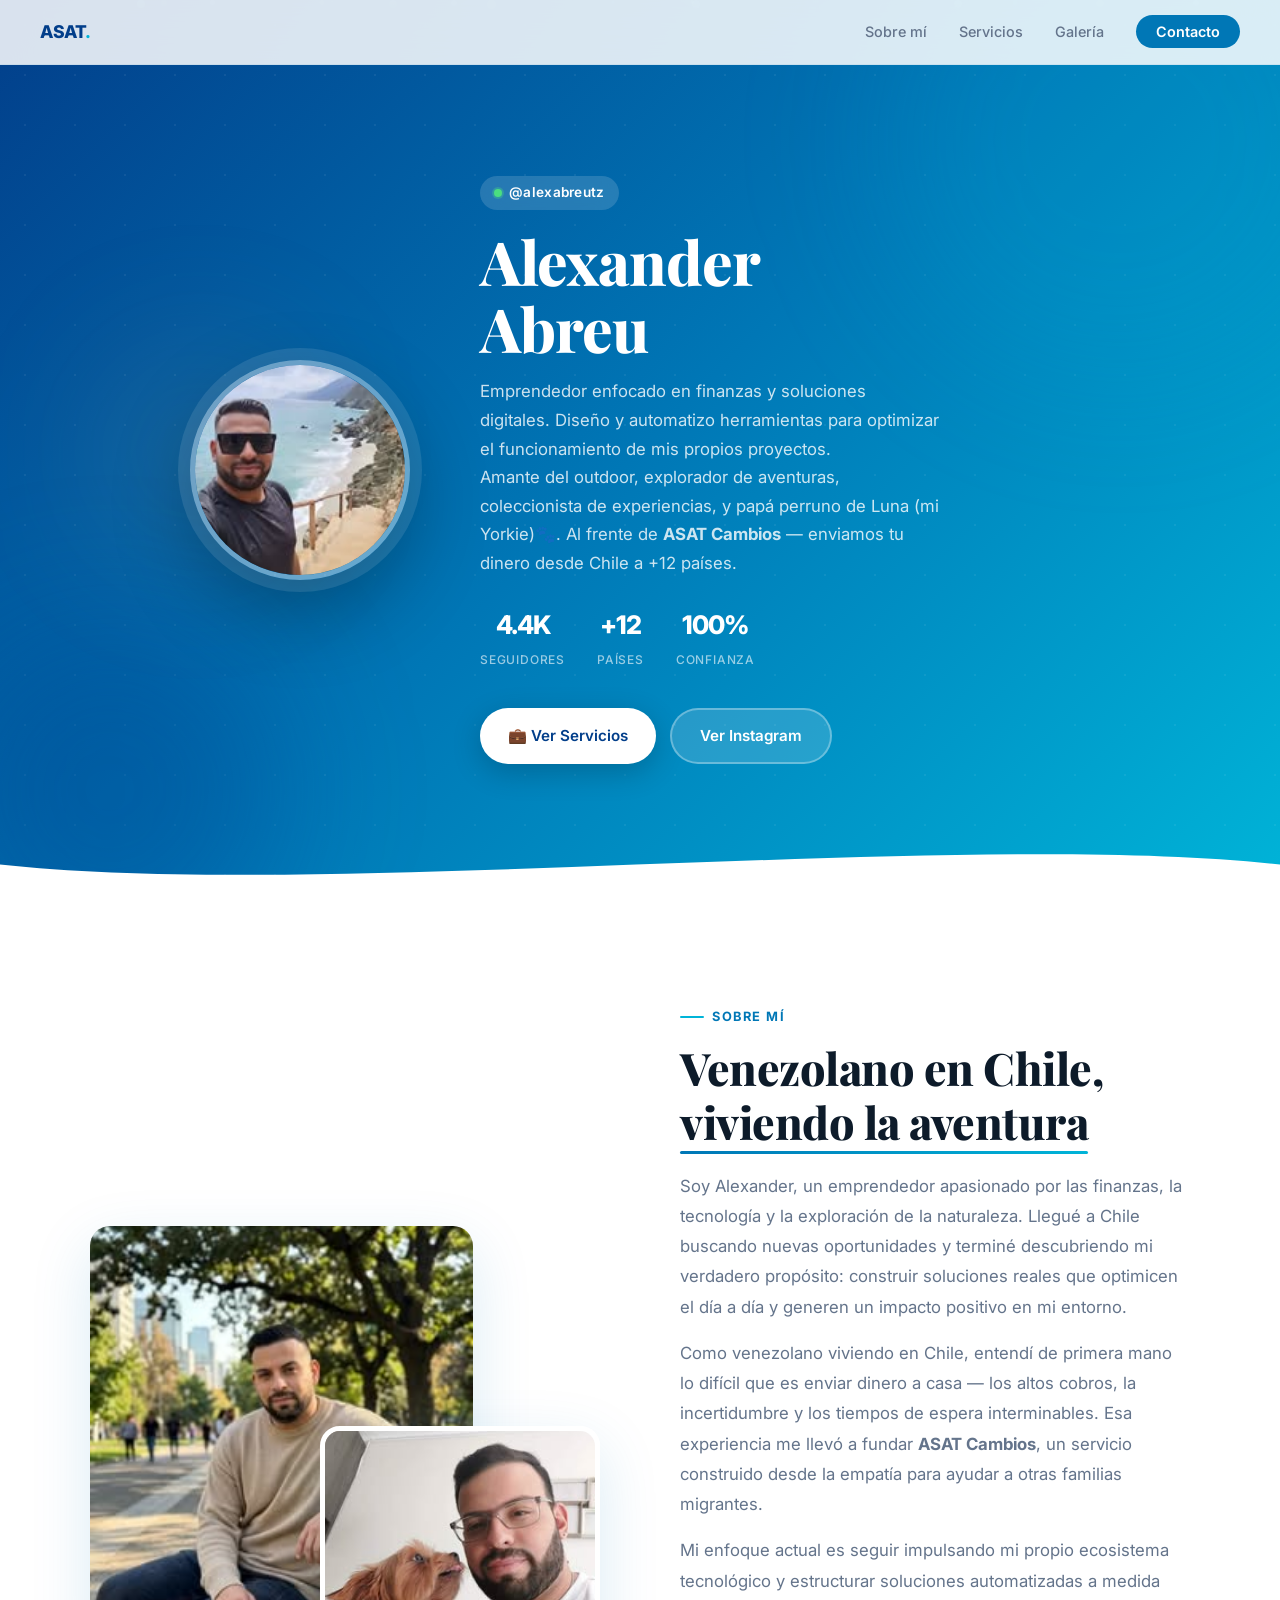
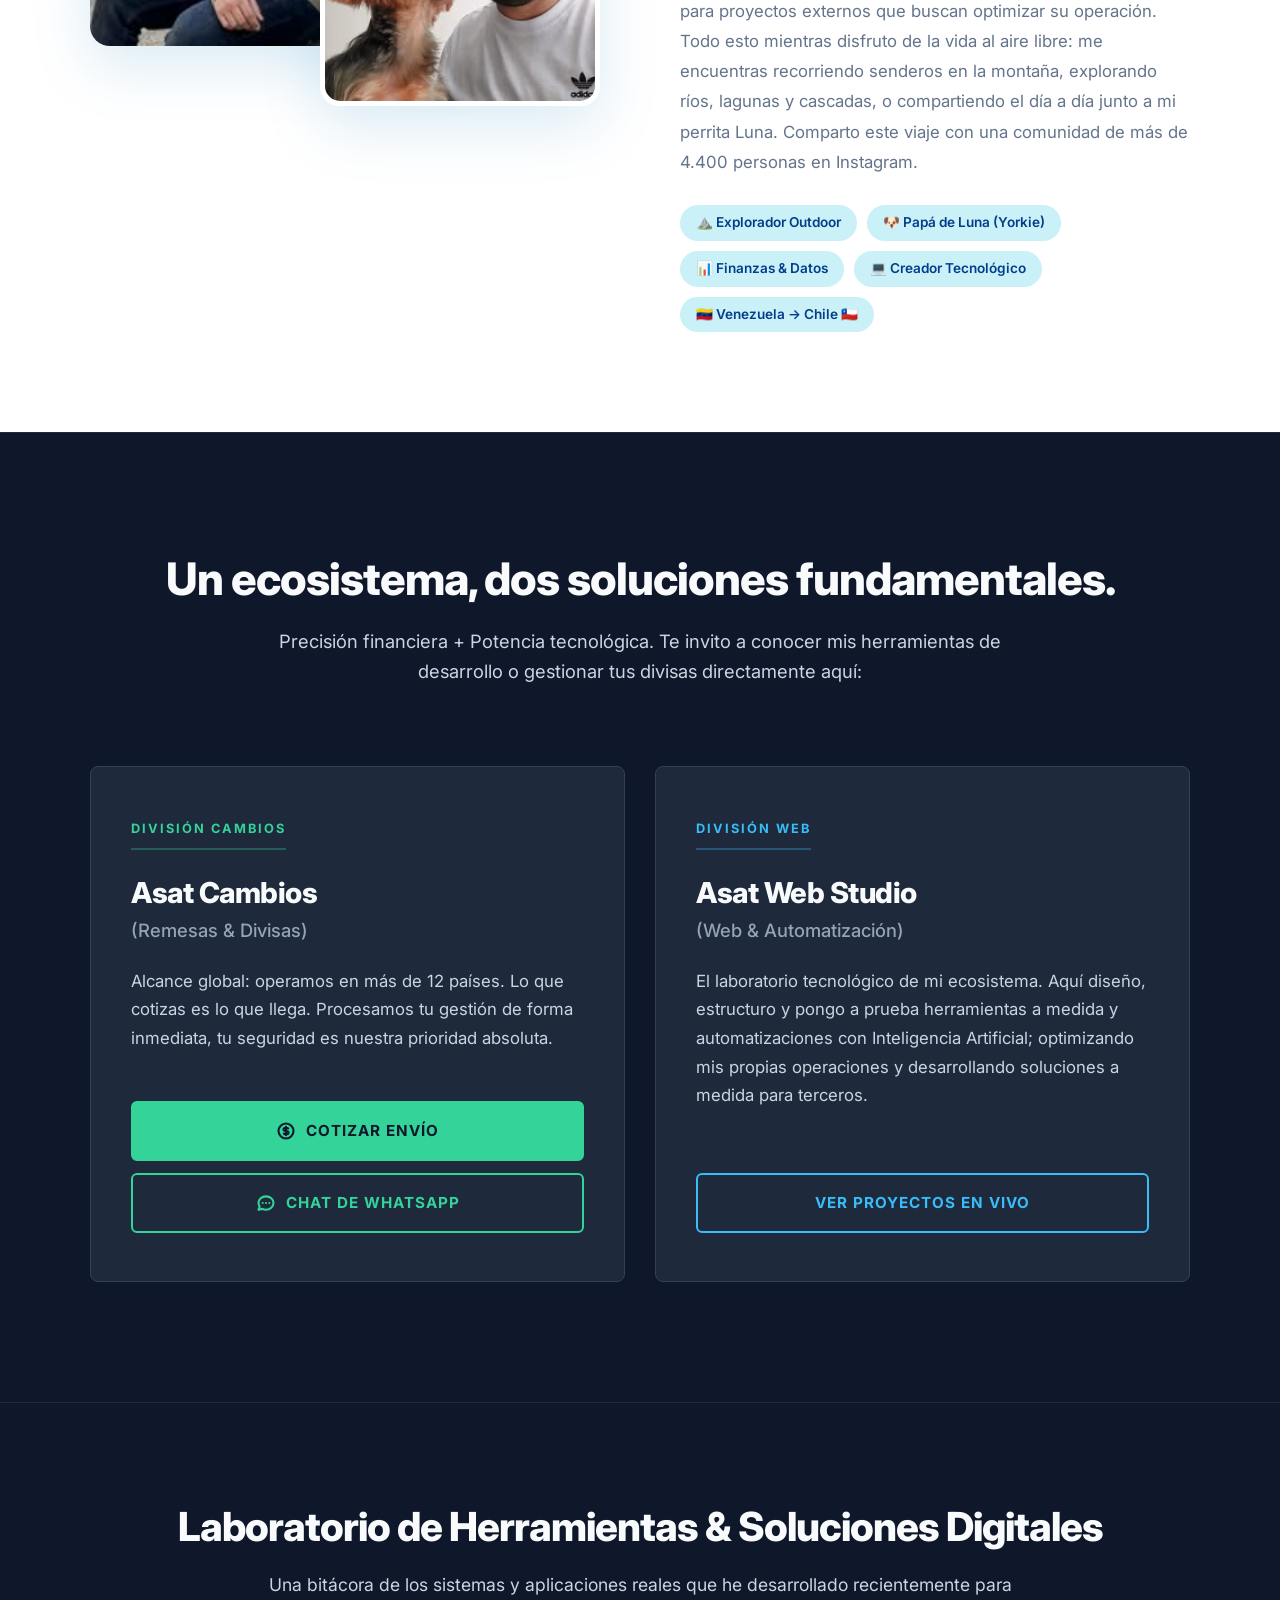
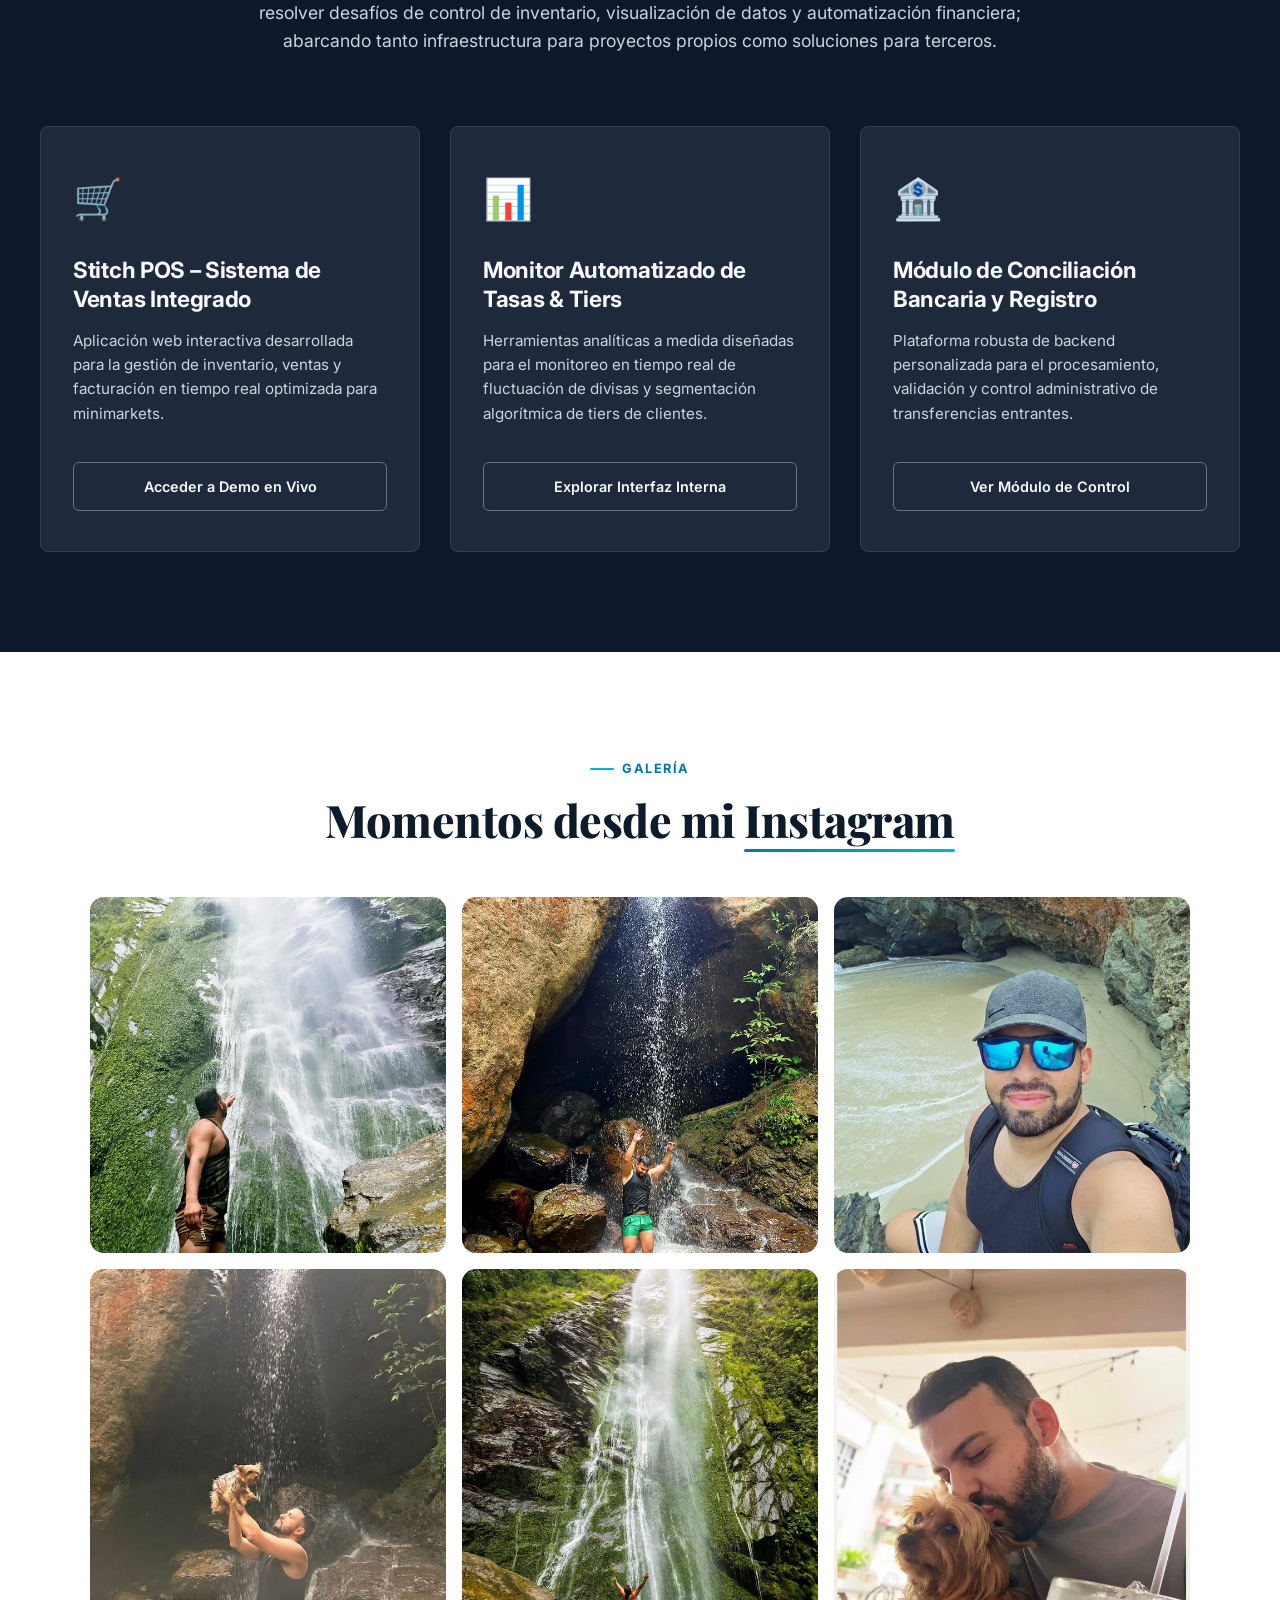
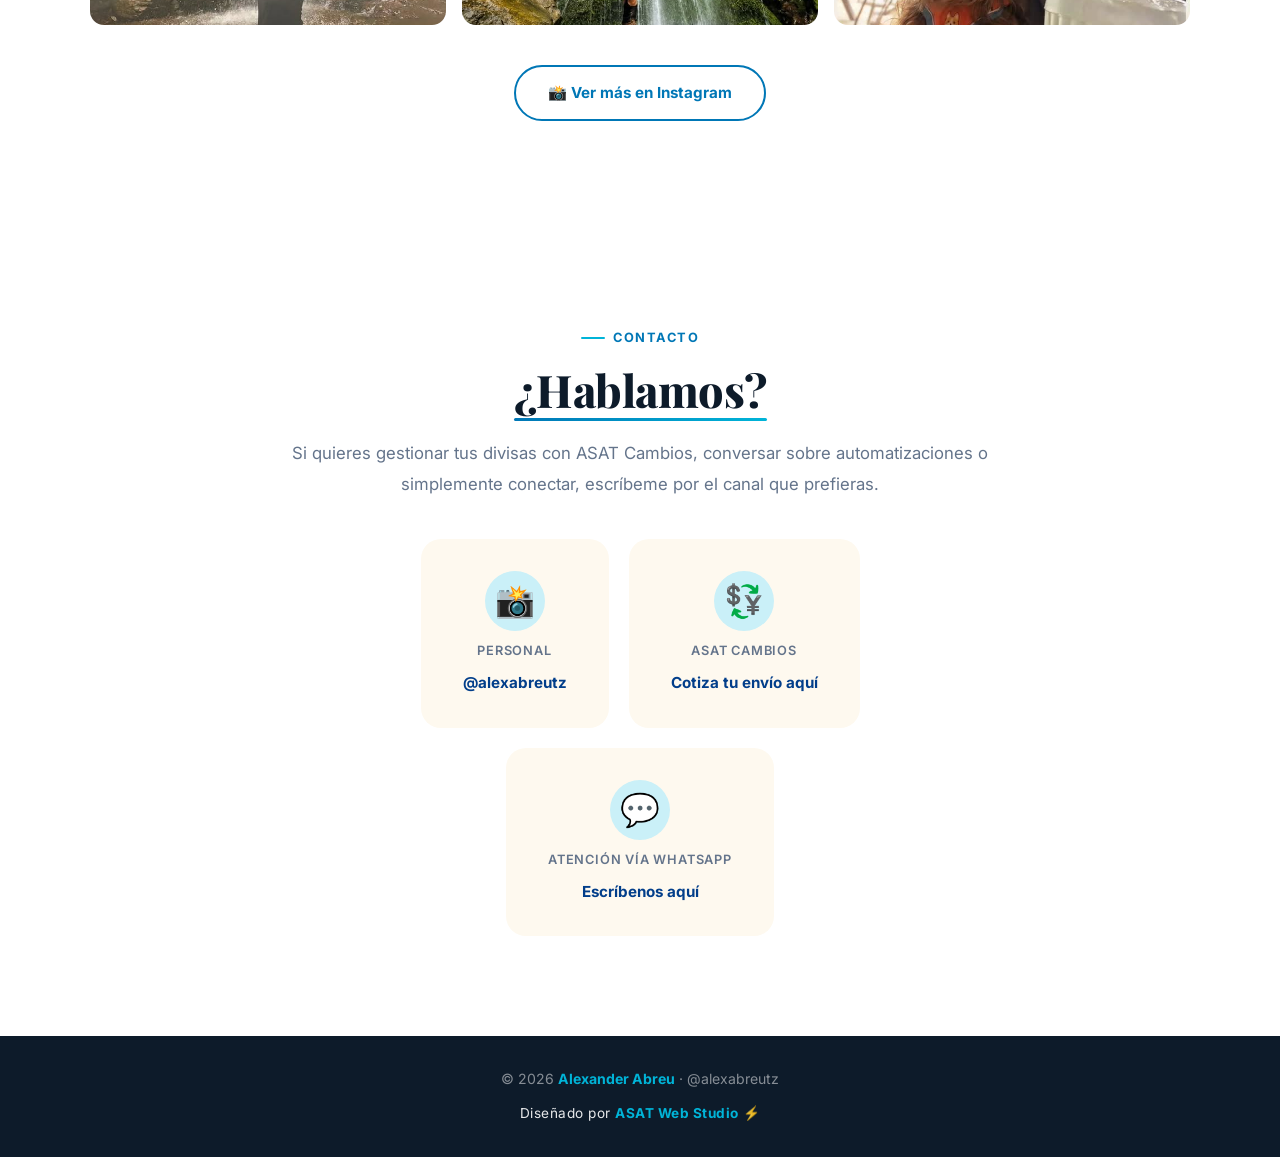
==== commit a0a3dd72: "feat: apply SEO audit fixes - align domain, add favicons, lazy loading, descriptive alts, split inli" ====
--- a/index.html
+++ b/index.html
@@ -8,15 +8,15 @@
   <meta name="description"
     content="Alexander Abreu — Emprendedor, viajero y papá perruno. Founder de ASAT Cambios, enviamos tu dinero desde Chile a más de 10 países." />
   <meta name="robots" content="index, follow" />
-  <link rel="canonical" href="https://alexabreu.netlify.app/" />
+  <link rel="canonical" href="https://alexanderabreu-web.web.app/" />
 
   <!-- Open Graph -->
   <meta property="og:type" content="website" />
-  <meta property="og:url" content="https://alexabreu.netlify.app/" />
+  <meta property="og:url" content="https://alexanderabreu-web.web.app/" />
   <meta property="og:title" content="Alexander Abreu | Founder de ASAT Cambios" />
   <meta property="og:description"
     content="Emprendedor venezolano en Chile y fundador de ASAT Cambios — envíos de dinero desde Chile a Venezuela y +10 países de forma rápida y segura." />
-  <meta property="og:image" content="https://alexabreu.netlify.app/assets/profile-candidate-0.jpg" />
+  <meta property="og:image" content="https://alexanderabreu-web.web.app/assets/profile-candidate-0.jpg" />
   <meta property="og:locale" content="es_ES" />
   <meta property="og:site_name" content="Alexander Abreu" />
 
@@ -26,1118 +26,20 @@
   <meta name="twitter:title" content="Alexander Abreu | Founder de ASAT Cambios" />
   <meta name="twitter:description"
     content="Emprendedor venezolano en Chile. Envía dinero a Venezuela y +10 países con ASAT Cambios — rápido, seguro y sin sorpresas." />
-  <meta name="twitter:image" content="https://alexabreu.netlify.app/assets/profile-candidate-0.jpg" />
+  <meta name="twitter:image" content="https://alexanderabreu-web.web.app/assets/profile-candidate-0.jpg" />
+
+  <!-- Favicons -->
+  <link rel="icon" type="image/svg+xml" href="assets/favicon.svg" />
+  <link rel="icon" type="image/png" sizes="32x32" href="assets/favicon-32x32.png" />
+  <link rel="icon" type="image/png" sizes="16x16" href="assets/favicon-16x16.png" />
+  <link rel="apple-touch-icon" href="assets/apple-touch-icon.png" />
 
   <link rel="preconnect" href="https://fonts.googleapis.com" />
   <link rel="preconnect" href="https://fonts.gstatic.com" crossorigin />
   <link
     href="https://fonts.googleapis.com/css2?family=Inter:wght@300;400;500;600;700;800&family=Playfair+Display:wght@700;800&display=swap"
     rel="stylesheet" />
-  <style>
-    *,
-    *::before,
-    *::after {
-      box-sizing: border-box;
-      margin: 0;
-      padding: 0;
-    }
-
-    :root {
-      --ocean: #0077b6;
-      --ocean-deep: #023e8a;
-      --sky: #00b4d8;
-      --cyan-light: #90e0ef;
-      --foam: #caf0f8;
-      --sand: #fef9ef;
-      --sand-dark: #f5e6c8;
-      --gold: #f4a261;
-      --dark: #0d1b2a;
-      --text: #1e293b;
-      --muted: #64748b;
-      --white: #ffffff;
-      --radius: 20px;
-      --shadow: 0 20px 60px rgba(0, 119, 182, 0.15);
-    }
-
-    html {
-      scroll-behavior: smooth;
-      overflow-x: hidden;
-    }
-
-    body {
-      font-family: 'Inter', sans-serif;
-      color: var(--text);
-      background: var(--white);
-      line-height: 1.6;
-      overflow-x: hidden;
-    }
-
-    /* NAV */
-    nav {
-      position: fixed;
-      top: 0;
-      left: 0;
-      right: 0;
-      z-index: 100;
-      display: flex;
-      align-items: center;
-      justify-content: space-between;
-      padding: 18px 40px;
-      background: rgba(255, 255, 255, 0.85);
-      backdrop-filter: blur(20px);
-      -webkit-backdrop-filter: blur(20px);
-      border-bottom: 1px solid rgba(0, 119, 182, 0.08);
-      transition: all 0.3s ease;
-    }
-
-    .nav-logo {
-      font-weight: 800;
-      font-size: 1.1rem;
-      color: var(--ocean-deep);
-      letter-spacing: -0.5px;
-    }
-
-    .nav-logo span {
-      color: var(--sky);
-    }
-
-    .nav-links {
-      display: flex;
-      gap: 32px;
-      list-style: none;
-    }
-
-    .nav-links a {
-      text-decoration: none;
-      color: var(--muted);
-      font-size: 0.9rem;
-      font-weight: 500;
-      transition: color 0.2s;
-    }
-
-    .nav-links a:hover {
-      color: var(--ocean);
-    }
-
-    .nav-cta {
-      background: var(--ocean);
-      color: var(--white) !important;
-      padding: 8px 20px;
-      border-radius: 50px;
-      font-weight: 600 !important;
-      transition: background 0.2s !important;
-    }
-
-    .nav-cta:hover {
-      background: var(--ocean-deep) !important;
-      color: var(--white) !important;
-    }
-
-    /* HERO */
-    .hero {
-      min-height: 100vh;
-      background: linear-gradient(135deg, var(--ocean-deep) 0%, var(--ocean) 50%, var(--sky) 100%);
-      display: flex;
-      align-items: center;
-      justify-content: center;
-      padding: 120px 40px 80px;
-      position: relative;
-      overflow: hidden;
-    }
-
-    .hero-inner {
-      max-width: 900px;
-      width: 100%;
-      display: flex;
-      align-items: center;
-      gap: 70px;
-      position: relative;
-      z-index: 2;
-    }
-
-    .hero-photo-wrap {
-      flex-shrink: 0;
-      position: relative;
-    }
-
-    .hero-photo {
-      width: 220px;
-      height: 220px;
-      border-radius: 50%;
-      object-fit: cover;
-      border: 5px solid rgba(255, 255, 255, 0.4);
-      box-shadow: 0 0 0 12px rgba(255, 255, 255, 0.1), 0 30px 80px rgba(0, 0, 0, 0.3);
-      display: block;
-    }
-
-    .hero-badge {
-      position: absolute;
-      bottom: 8px;
-      right: 8px;
-      background: var(--gold);
-      color: var(--dark);
-      font-size: 0.7rem;
-      font-weight: 700;
-      padding: 5px 10px;
-      border-radius: 50px;
-      letter-spacing: 0.5px;
-      text-transform: uppercase;
-      box-shadow: 0 4px 12px rgba(244, 162, 97, 0.4);
-    }
-
-    .hero-text {
-      flex: 1;
-      color: var(--white);
-    }
-
-    .hero-handle {
-      display: inline-flex;
-      align-items: center;
-      gap: 7px;
-      background: rgba(255, 255, 255, 0.15);
-      backdrop-filter: blur(10px);
-      padding: 6px 14px;
-      border-radius: 50px;
-      font-size: 0.85rem;
-      font-weight: 600;
-      margin-bottom: 18px;
-      letter-spacing: 0.3px;
-    }
-
-    .hero-handle::before {
-      content: '';
-      width: 8px;
-      height: 8px;
-      background: #4ade80;
-      border-radius: 50%;
-      box-shadow: 0 0 0 2px rgba(74, 222, 128, 0.3);
-    }
-
-    .hero-name {
-      font-family: 'Playfair Display', serif;
-      font-size: clamp(2.4rem, 5vw, 3.8rem);
-      font-weight: 800;
-      line-height: 1.1;
-      margin-bottom: 16px;
-      letter-spacing: -1px;
-    }
-
-    .hero-bio {
-      font-size: 1.05rem;
-      color: rgba(255, 255, 255, 0.8);
-      margin-bottom: 28px;
-      line-height: 1.7;
-      max-width: 460px;
-    }
-
-    .hero-stats {
-      display: flex;
-      gap: 32px;
-      margin-bottom: 36px;
-    }
-
-    .stat {
-      text-align: center;
-    }
-
-    .stat-number {
-      font-size: 1.6rem;
-      font-weight: 800;
-      display: block;
-      letter-spacing: -1px;
-    }
-
-    .stat-label {
-      font-size: 0.75rem;
-      color: rgba(255, 255, 255, 0.6);
-      font-weight: 500;
-      text-transform: uppercase;
-      letter-spacing: 0.8px;
-    }
-
-    .hero-buttons {
-      display: flex;
-      gap: 14px;
-      flex-wrap: wrap;
-    }
-
-    .btn {
-      display: inline-flex;
-      align-items: center;
-      gap: 8px;
-      padding: 14px 28px;
-      border-radius: 50px;
-      font-weight: 600;
-      font-size: 0.95rem;
-      text-decoration: none;
-      transition: all 0.25s ease;
-      cursor: pointer;
-    }
-
-    .btn-primary {
-      background: var(--white);
-      color: var(--ocean-deep);
-      box-shadow: 0 8px 30px rgba(0, 0, 0, 0.2);
-    }
-
-    .btn-primary:hover {
-      transform: translateY(-2px);
-      box-shadow: 0 14px 40px rgba(0, 0, 0, 0.3);
-    }
-
-    .btn-secondary {
-      background: rgba(255, 255, 255, 0.15);
-      color: var(--white);
-      border: 2px solid rgba(255, 255, 255, 0.3);
-      backdrop-filter: blur(10px);
-    }
-
-    .btn-secondary:hover {
-      background: rgba(255, 255, 255, 0.25);
-      border-color: rgba(255, 255, 255, 0.5);
-      transform: translateY(-2px);
-    }
-
-    .hero-wave {
-      position: absolute;
-      bottom: 0;
-      left: 0;
-      right: 0;
-      overflow: hidden;
-      line-height: 0;
-    }
-
-    .hero-wave svg {
-      display: block;
-      width: 100%;
-    }
-
-    /* ABOUT */
-    .section {
-      padding: 100px 40px;
-    }
-
-    .section-inner {
-      max-width: 1100px;
-      margin: 0 auto;
-    }
-
-    .about {
-      background: var(--white);
-    }
-
-    .about-grid {
-      display: grid;
-      grid-template-columns: 1fr 1fr;
-      gap: 80px;
-      align-items: center;
-    }
-
-    .about-image-stack {
-      position: relative;
-      height: 480px;
-    }
-
-    .about-img-main {
-      width: 75%;
-      height: 420px;
-      object-fit: cover;
-      border-radius: var(--radius);
-      box-shadow: var(--shadow);
-      position: absolute;
-      top: 0;
-      left: 0;
-    }
-
-    .about-img-accent {
-      width: 55%;
-      height: 280px;
-      object-fit: cover;
-      border-radius: var(--radius);
-      box-shadow: var(--shadow);
-      position: absolute;
-      bottom: 0;
-      right: 0;
-      border: 5px solid var(--white);
-    }
-
-    .section-tag {
-      display: inline-flex;
-      align-items: center;
-      gap: 8px;
-      color: var(--ocean);
-      font-size: 0.8rem;
-      font-weight: 700;
-      text-transform: uppercase;
-      letter-spacing: 1.5px;
-      margin-bottom: 14px;
-    }
-
-    .section-tag::before {
-      content: '';
-      width: 24px;
-      height: 2px;
-      background: var(--sky);
-      border-radius: 2px;
-    }
-
-    .section-title {
-      font-family: 'Playfair Display', serif;
-      font-size: clamp(2rem, 4vw, 2.8rem);
-      font-weight: 800;
-      color: var(--dark);
-      line-height: 1.2;
-      margin-bottom: 22px;
-      letter-spacing: -0.5px;
-    }
-
-    .section-text {
-      color: var(--muted);
-      font-size: 1.05rem;
-      line-height: 1.8;
-      margin-bottom: 16px;
-    }
-
-    .tags {
-      display: flex;
-      flex-wrap: wrap;
-      gap: 10px;
-      margin-top: 28px;
-    }
-
-    .tag {
-      background: var(--foam);
-      color: var(--ocean-deep);
-      padding: 7px 16px;
-      border-radius: 50px;
-      font-size: 0.85rem;
-      font-weight: 600;
-    }
-
-    /* ASAT CAMBIOS */
-    .asat {
-      background: var(--dark);
-      position: relative;
-      overflow: hidden;
-    }
-
-    .asat::before {
-      content: '';
-      position: absolute;
-      top: -200px;
-      right: -100px;
-      width: 500px;
-      height: 500px;
-      background: radial-gradient(circle, rgba(0, 180, 216, 0.1) 0%, transparent 70%);
-      border-radius: 50%;
-    }
-
-    .asat-inner {
-      max-width: 1100px;
-      margin: 0 auto;
-      display: grid;
-      grid-template-columns: 1fr 1fr;
-      gap: 80px;
-      align-items: center;
-    }
-
-    .asat-text {
-      color: var(--white);
-    }
-
-    .asat-text .section-tag {
-      color: var(--cyan-light);
-    }
-
-    .asat-text .section-title {
-      color: var(--white);
-    }
-
-    .asat-text .section-text {
-      color: rgba(255, 255, 255, 0.65);
-    }
-
-    .asat-card {
-      background: rgba(255, 255, 255, 0.05);
-      border: 1px solid rgba(255, 255, 255, 0.1);
-      border-radius: var(--radius);
-      padding: 40px;
-      backdrop-filter: blur(10px);
-    }
-
-    .asat-logo {
-      font-size: 2.5rem;
-      margin-bottom: 16px;
-    }
-
-    .asat-card-title {
-      font-family: 'Playfair Display', serif;
-      font-size: 1.8rem;
-      font-weight: 800;
-      color: var(--white);
-      margin-bottom: 8px;
-    }
-
-    .asat-card-sub {
-      color: var(--sky);
-      font-size: 0.9rem;
-      font-weight: 600;
-      margin-bottom: 24px;
-      letter-spacing: 0.3px;
-    }
-
-    .asat-features {
-      list-style: none;
-      display: flex;
-      flex-direction: column;
-      gap: 14px;
-    }
-
-    .asat-features li {
-      display: flex;
-      align-items: center;
-      gap: 12px;
-      color: rgba(255, 255, 255, 0.8);
-      font-size: 0.95rem;
-    }
-
-    .feature-icon {
-      width: 36px;
-      height: 36px;
-      background: rgba(0, 180, 216, 0.2);
-      border-radius: 50%;
-      display: flex;
-      align-items: center;
-      justify-content: center;
-      font-size: 1rem;
-      flex-shrink: 0;
-    }
-
-    .asat-cta {
-      margin-top: 30px;
-      display: inline-flex;
-      align-items: center;
-      gap: 8px;
-      background: var(--sky);
-      color: var(--dark);
-      padding: 14px 28px;
-      border-radius: 50px;
-      font-weight: 700;
-      font-size: 0.95rem;
-      text-decoration: none;
-      transition: all 0.25s;
-      box-shadow: 0 8px 30px rgba(0, 180, 216, 0.3);
-    }
-
-    .asat-cta:hover {
-      transform: translateY(-2px);
-      box-shadow: 0 14px 40px rgba(0, 180, 216, 0.4);
-      background: var(--cyan-light);
-    }
-
-    /* HOW IT WORKS */
-    .how {
-      background: var(--sand);
-    }
-
-    .how-header {
-      text-align: center;
-      margin-bottom: 56px;
-    }
-
-    .how-header .section-text {
-      max-width: 560px;
-      margin: 0 auto;
-    }
-
-    .steps {
-      display: grid;
-      grid-template-columns: repeat(auto-fit, minmax(220px, 1fr));
-      gap: 32px;
-      max-width: 900px;
-      margin: 0 auto;
-    }
-
-    .step {
-      background: var(--white);
-      border-radius: var(--radius);
-      padding: 36px 28px;
-      text-align: center;
-      box-shadow: 0 4px 24px rgba(0, 119, 182, 0.08);
-      position: relative;
-    }
-
-    .step-num {
-      position: absolute;
-      top: -16px;
-      left: 50%;
-      transform: translateX(-50%);
-      width: 32px;
-      height: 32px;
-      background: var(--ocean);
-      color: var(--white);
-      border-radius: 50%;
-      font-size: 0.85rem;
-      font-weight: 700;
-      display: flex;
-      align-items: center;
-      justify-content: center;
-    }
-
-    .step-icon {
-      font-size: 2.4rem;
-      margin-bottom: 14px;
-    }
-
-    .step h3 {
-      font-size: 1.05rem;
-      font-weight: 700;
-      color: var(--dark);
-      margin-bottom: 10px;
-    }
-
-    .step p {
-      font-size: 0.9rem;
-      color: var(--muted);
-      line-height: 1.6;
-    }
-
-    .how-cta {
-      text-align: center;
-      margin-top: 48px;
-    }
-
-    /* GALLERY */
-    .gallery {
-      background: var(--white);
-    }
-
-    .gallery-header {
-      text-align: center;
-      margin-bottom: 50px;
-    }
-
-    .gallery-grid {
-      display: grid;
-      grid-template-columns: repeat(3, 1fr);
-      gap: 16px;
-    }
-
-    .gallery-item {
-      aspect-ratio: 1;
-      overflow: hidden;
-      border-radius: 14px;
-      position: relative;
-      cursor: pointer;
-    }
-
-    .gallery-item img {
-      width: 100%;
-      height: 100%;
-      object-fit: cover;
-      transition: transform 0.5s ease;
-      display: block;
-    }
-
-    .gallery-overlay {
-      position: absolute;
-      inset: 0;
-      background: linear-gradient(to top, rgba(2, 62, 138, 0.8) 0%, transparent 50%);
-      opacity: 0;
-      transition: opacity 0.3s ease;
-      display: flex;
-      align-items: flex-end;
-      padding: 16px;
-    }
-
-    .gallery-overlay span {
-      color: var(--white);
-      font-size: 0.85rem;
-      font-weight: 600;
-    }
-
-    .gallery-item:hover img {
-      transform: scale(1.06);
-    }
-
-    .gallery-item:hover .gallery-overlay {
-      opacity: 1;
-    }
-
-    .gallery-footer {
-      text-align: center;
-      margin-top: 40px;
-    }
-
-    .btn-outline {
-      display: inline-flex;
-      align-items: center;
-      gap: 8px;
-      padding: 14px 32px;
-      border: 2px solid var(--ocean);
-      color: var(--ocean);
-      border-radius: 50px;
-      font-weight: 700;
-      font-size: 0.95rem;
-      text-decoration: none;
-      transition: all 0.25s;
-    }
-
-    .btn-outline:hover {
-      background: var(--ocean);
-      color: var(--white);
-      transform: translateY(-2px);
-    }
-
-    /* CONTACT */
-    .contact {
-      background: var(--white);
-    }
-
-    .contact-inner {
-      max-width: 700px;
-      margin: 0 auto;
-      text-align: center;
-    }
-
-    .contact-cards {
-      display: flex;
-      gap: 20px;
-      justify-content: center;
-      margin-top: 40px;
-      flex-wrap: wrap;
-    }
-
-    .contact-card {
-      display: flex;
-      flex-direction: column;
-      align-items: center;
-      gap: 10px;
-      padding: 30px 40px;
-      background: var(--sand);
-      border-radius: var(--radius);
-      text-decoration: none;
-      color: var(--text);
-      transition: all 0.25s;
-      border: 2px solid transparent;
-      min-width: 180px;
-    }
-
-    .contact-card:hover {
-      border-color: var(--sky);
-      transform: translateY(-4px);
-      box-shadow: var(--shadow);
-    }
-
-    .contact-icon {
-      font-size: 2rem;
-      width: 60px;
-      height: 60px;
-      background: var(--foam);
-      border-radius: 50%;
-      display: flex;
-      align-items: center;
-      justify-content: center;
-    }
-
-    .contact-label {
-      font-size: 0.8rem;
-      font-weight: 600;
-      color: var(--muted);
-      text-transform: uppercase;
-      letter-spacing: 0.8px;
-    }
-
-    .contact-value {
-      font-size: 0.95rem;
-      font-weight: 700;
-      color: var(--ocean-deep);
-    }
-
-    /* FOOTER */
-    footer {
-      background: var(--dark);
-      color: rgba(255, 255, 255, 0.5);
-      text-align: center;
-      padding: 32px 40px;
-      font-size: 0.88rem;
-    }
-
-    footer strong {
-      color: var(--sky);
-    }
-
-    /* RESPONSIVE */
-    @media (max-width: 900px) {
-      nav {
-        padding: 16px 24px;
-      }
-
-      .nav-links {
-        display: none;
-      }
-
-      .hero {
-        padding: 100px 20px 80px;
-        overflow: hidden;
-      }
-
-      .hero-inner {
-        flex-direction: column;
-        text-align: center;
-        gap: 40px;
-      }
-
-      .hero-photo {
-        width: 160px;
-        height: 160px;
-      }
-
-      .hero-stats {
-        justify-content: center;
-      }
-
-      .hero-buttons {
-        justify-content: center;
-      }
-
-      .hero-bio {
-        margin: 0 auto 28px;
-        word-break: break-word;
-        overflow-wrap: break-word;
-        max-width: 100%;
-      }
-
-      .section {
-        padding: 70px 20px;
-        max-width: 100vw;
-        overflow: hidden;
-      }
-
-      .about-grid {
-        grid-template-columns: 1fr;
-        gap: 40px;
-      }
-
-      .about-image-stack {
-        height: 340px;
-      }
-
-      .about-img-main {
-        width: 78%;
-        height: 290px;
-      }
-
-      .about-img-accent {
-        width: 58%;
-        height: 200px;
-      }
-
-      .asat-inner {
-        grid-template-columns: 1fr;
-        gap: 50px;
-      }
-
-      .gallery-grid {
-        grid-template-columns: repeat(2, 1fr);
-        gap: 10px;
-      }
-
-      .gallery-item:last-child {
-        display: block;
-      }
-
-      .contact-cards {
-        flex-direction: column;
-        align-items: center;
-      }
-    }
-
-    @media (max-width: 500px) {
-      .hero-stats {
-        gap: 20px;
-      }
-
-      .stat-number {
-        font-size: 1.3rem;
-      }
-
-      .gallery-grid {
-        grid-template-columns: repeat(2, 1fr);
-      }
-    }
-
-    /* ── NAV SCROLLED ── */
-    nav.scrolled {
-      background: rgba(2, 62, 138, 0.97);
-      box-shadow: 0 4px 30px rgba(0, 0, 0, 0.25);
-    }
-
-    nav.scrolled .nav-logo {
-      color: var(--white);
-    }
-
-    nav.scrolled .nav-links a {
-      color: rgba(255, 255, 255, 0.85);
-    }
-
-    nav.scrolled .nav-links a:hover {
-      color: var(--white);
-    }
-
-    /* ── HERO BG GRID ── */
-    .hero-bg-grid {
-      position: absolute;
-      inset: 0;
-      background-image: radial-gradient(rgba(255, 255, 255, 0.06) 1px, transparent 1px);
-      background-size: 50px 50px;
-      animation: gridSlide 30s linear infinite;
-      pointer-events: none;
-      z-index: 0;
-    }
-
-    @keyframes gridSlide {
-      from {
-        background-position: 0 0;
-      }
-
-      to {
-        background-position: 50px 50px;
-      }
-    }
-
-    /* ── ORBS ── */
-    .orb {
-      position: absolute;
-      border-radius: 50%;
-      filter: blur(70px);
-      animation: floatOrb 9s ease-in-out infinite;
-      pointer-events: none;
-      z-index: 0;
-    }
-
-    .orb-1 {
-      width: 480px;
-      height: 480px;
-      background: rgba(0, 180, 216, 0.14);
-      top: -100px;
-      right: -80px;
-      animation-delay: 0s;
-    }
-
-    .orb-2 {
-      width: 340px;
-      height: 340px;
-      background: rgba(2, 62, 138, 0.3);
-      bottom: -60px;
-      left: -60px;
-      animation-delay: -3.5s;
-    }
-
-    .orb-3 {
-      width: 220px;
-      height: 220px;
-      background: rgba(244, 162, 97, 0.09);
-      top: 38%;
-      left: 7%;
-      animation-delay: -6s;
-    }
-
-    @keyframes floatOrb {
-
-      0%,
-      100% {
-        transform: translateY(0) scale(1);
-      }
-
-      50% {
-        transform: translateY(-28px) scale(1.04);
-      }
-    }
-
-    /* ── PARTICLES ── */
-    #particles {
-      position: absolute;
-      inset: 0;
-      pointer-events: none;
-      z-index: 0;
-      overflow: hidden;
-    }
-
-    .particle {
-      position: absolute;
-      border-radius: 50%;
-      background: rgba(144, 224, 239, 0.28);
-      animation: particleFloat linear infinite;
-    }
-
-    @keyframes particleFloat {
-      0% {
-        transform: translateY(100vh) rotate(0deg);
-        opacity: 0;
-      }
-
-      10% {
-        opacity: 1;
-      }
-
-      90% {
-        opacity: 1;
-      }
-
-      100% {
-        transform: translateY(-20px) rotate(720deg);
-        opacity: 0;
-      }
-    }
-
-    /* ── HERO ENTRY ANIMATIONS ── */
-    .hero-photo-wrap {
-      animation: fadeDown 0.85s ease both;
-    }
-
-    .hero-handle {
-      animation: fadeDown 0.8s 0.15s ease both;
-    }
-
-    .hero-name {
-      animation: fadeDown 0.9s 0.22s ease both;
-    }
-
-    .hero-bio {
-      animation: fadeDown 1s 0.32s ease both;
-    }
-
-    .hero-stats {
-      animation: fadeUp 1s 0.42s ease both;
-    }
-
-    .hero-buttons {
-      animation: fadeDown 1s 0.5s ease both;
-    }
-
-    @keyframes fadeDown {
-      from {
-        opacity: 0;
-        transform: translateY(-24px);
-      }
-
-      to {
-        opacity: 1;
-        transform: translateY(0);
-      }
-    }
-
-    @keyframes fadeUp {
-      from {
-        opacity: 0;
-        transform: translateY(24px);
-      }
-
-      to {
-        opacity: 1;
-        transform: translateY(0);
-      }
-    }
-
-    /* ── SCROLL REVEALS ── */
-    .reveal {
-      opacity: 0;
-      transform: translateY(45px);
-      transition: opacity .75s ease, transform .75s ease;
-    }
-
-    .reveal.visible {
-      opacity: 1;
-      transform: translateY(0);
-    }
-
-    .reveal-left {
-      opacity: 0;
-      transform: translateX(-50px);
-      transition: opacity .75s ease, transform .75s ease;
-    }
-
-    .reveal-left.visible {
-      opacity: 1;
-      transform: translateX(0);
-    }
-
-    .reveal-right {
-      opacity: 0;
-      transform: translateX(50px);
-      transition: opacity .75s ease, transform .75s ease;
-    }
-
-    .reveal-right.visible {
-      opacity: 1;
-      transform: translateX(0);
-    }
-
-    .reveal-zoom {
-      opacity: 0;
-      transform: scale(0.82);
-      transition: opacity .7s ease, transform .7s cubic-bezier(.34, 1.56, .64, 1);
-    }
-
-    .reveal-zoom.visible {
-      opacity: 1;
-      transform: scale(1);
-    }
-
-    .reveal-blur {
-      opacity: 0;
-      filter: blur(12px);
-      transform: translateY(20px);
-      transition: opacity .8s ease, filter .8s ease, transform .8s ease;
-    }
-
-    .reveal-blur.visible {
-      opacity: 1;
-      filter: blur(0);
-      transform: translateY(0);
-    }
-
-    .d1 {
-      transition-delay: .08s;
-    }
-
-    .d2 {
-      transition-delay: .16s;
-    }
-
-    .d3 {
-      transition-delay: .24s;
-    }
-
-    .d4 {
-      transition-delay: .32s;
-    }
-
-    /* ── SECTION TITLE UNDERLINE ── */
-    .underline {
-      display: inline-block;
-      position: relative;
-    }
-
-    .underline::after {
-      content: '';
-      position: absolute;
-      bottom: -5px;
-      left: 0;
-      right: 0;
-      height: 3px;
-      background: linear-gradient(90deg, var(--ocean), var(--sky));
-      border-radius: 2px;
-      transform: scaleX(0);
-      transform-origin: left;
-      transition: transform .8s .3s ease;
-    }
-
-    .section-title.visible .underline::after {
-      transform: scaleX(1);
-    }
-  </style>
+    <link rel="stylesheet" href="css/styles.css" />
 
   <!-- Schema.org JSON-LD -->
   <script type="application/ld+json">
@@ -1146,11 +48,11 @@
     "@graph": [
       {
         "@type": "Person",
-        "@id": "https://alexabreu.netlify.app/#person",
+        "@id": "https://alexanderabreu-web.web.app/#person",
         "name": "Alexander Abreu",
-        "url": "https://alexabreu.netlify.app/",
+        "url": "https://alexanderabreu-web.web.app/",
         "description": "Emprendedor venezolano en Chile, fundador de ASAT Cambios. Transferencias de dinero desde Chile a Venezuela y más de 10 países.",
-        "image": "https://alexabreu.netlify.app/assets/profile-candidate-0.jpg",
+        "image": "https://alexanderabreu-web.web.app/assets/profile-candidate-0.jpg",
         "nationality": "Venezuelan",
         "knowsLanguage": "es",
         "sameAs": [
@@ -1167,16 +69,16 @@
         "@type": "Organization",
         "name": "ASAT Cambios",
         "url": "https://web-asat-servicios.web.app",
-        "founder": { "@id": "https://alexabreu.netlify.app/#person" },
+        "founder": { "@id": "https://alexanderabreu-web.web.app/#person" },
         "description": "Servicio de transferencias de dinero desde Chile a Venezuela y más de 10 países. Rápido, seguro y sin comisiones ocultas.",
         "areaServed": ["CL", "VE"],
         "sameAs": ["https://instagram.com/asatcambios"]
       },
       {
         "@type": "WebSite",
-        "url": "https://alexabreu.netlify.app/",
+        "url": "https://alexanderabreu-web.web.app/",
         "name": "Alexander Abreu",
-        "author": { "@id": "https://alexabreu.netlify.app/#person" }
+        "author": { "@id": "https://alexanderabreu-web.web.app/#person" }
       }
     ]
   }
@@ -1251,8 +153,8 @@
       <div class="about-grid">
         <div class="about-image-stack reveal-left">
           <img src="assets/post-net-7.jpg" alt="Alexander Abreu, emprendedor venezolano en Chile"
-            class="about-img-main" />
-          <img src="assets/post-net-8.jpg" alt="Alexander Abreu en Santiago de Chile" class="about-img-accent" />
+            class="about-img-main" loading="lazy" />
+          <img src="assets/post-net-8.jpg" alt="Alexander Abreu en Santiago de Chile" class="about-img-accent" loading="lazy" />
         </div>
         <div class="about-content">
           <div class="section-tag reveal">Sobre mí</div>
@@ -1286,185 +188,7 @@
 
   <!-- SERVICIOS -->
   <!-- ECOSISTEMA ASAT -->
-  <style>
-    .ecosystem-section {
-      background-color: #0f172a;
-      color: #f1f5f9;
-      padding: 120px 40px;
-      font-family: 'Inter', sans-serif;
-      border-top: 1px solid #1e293b;
-      border-bottom: 1px solid #1e293b;
-      overflow-x: hidden;
-    }
-
-    .ecosystem-inner {
-      max-width: 1100px;
-      margin: 0 auto;
-    }
-
-    .ecosystem-header {
-      text-align: center;
-      margin-bottom: 80px;
-    }
-
-    .ecosystem-title {
-      font-family: 'Inter', sans-serif;
-      font-size: clamp(2rem, 4vw, 2.8rem);
-      font-weight: 800;
-      color: #f8fafc;
-      margin-bottom: 20px;
-      letter-spacing: -1px;
-      line-height: 1.2;
-    }
-
-    .ecosystem-subtitle {
-      font-size: 1.15rem;
-      color: #cbd5e1;
-      max-width: 750px;
-      margin: 0 auto;
-      line-height: 1.6;
-    }
-
-    .ecosystem-grid {
-      display: grid;
-      grid-template-columns: repeat(auto-fit, minmax(min(320px, 100%), 1fr));
-      gap: 30px;
-    }
-
-    .ecosystem-card {
-      background: #1e293b;
-      border: 1px solid #334155;
-      border-radius: 8px;
-      padding: 48px 40px;
-      transition: all 0.3s ease;
-      display: flex;
-      flex-direction: column;
-      position: relative;
-    }
-
-    .ecosystem-card:hover {
-      transform: translateY(-4px);
-      box-shadow: 0 20px 40px rgba(0, 0, 0, 0.5);
-    }
-
-    .ecosystem-card.cambios:hover {
-      border-color: #34d399;
-    }
-
-    .ecosystem-card.web:hover {
-      border-color: #38bdf8;
-    }
-
-    .eco-card-tag {
-      font-size: 0.8rem;
-      text-transform: uppercase;
-      letter-spacing: 2px;
-      font-weight: 700;
-      margin-bottom: 24px;
-      display: inline-block;
-      padding-bottom: 8px;
-    }
-
-    .eco-card-tag.cambios {
-      color: #34d399;
-      border-bottom: 2px solid rgba(52, 211, 153, 0.3);
-    }
-
-    .eco-card-tag.web {
-      color: #38bdf8;
-      border-bottom: 2px solid rgba(56, 189, 248, 0.3);
-    }
-
-    .eco-card-title {
-      font-size: 1.8rem;
-      font-weight: 800;
-      color: #f8fafc;
-      margin-bottom: 24px;
-      line-height: 1.3;
-      letter-spacing: -0.5px;
-    }
-
-    .eco-card-title span {
-      display: block;
-      color: #94a3b8;
-      font-size: 1.15rem;
-      font-weight: 500;
-      margin-top: 8px;
-      letter-spacing: 0;
-    }
-
-    .eco-card-desc {
-      color: #cbd5e1;
-      font-size: 1.05rem;
-      line-height: 1.7;
-      margin-bottom: 48px;
-      flex-grow: 1;
-    }
-
-    .eco-btn {
-      display: inline-flex;
-      align-items: center;
-      justify-content: center;
-      padding: 16px 32px;
-      font-size: 0.95rem;
-      font-weight: 700;
-      text-decoration: none;
-      transition: all 0.25s;
-      width: 100%;
-      text-transform: uppercase;
-      letter-spacing: 1px;
-      border-radius: 6px;
-      background: transparent;
-    }
-
-    .eco-btn-cambios {
-      color: #34d399;
-      border: 2px solid #34d399;
-    }
-
-    .eco-btn-cambios:hover {
-      background: #34d399;
-      color: #0f172a;
-      box-shadow: 0 8px 20px rgba(52, 211, 153, 0.3);
-    }
-
-    .eco-btn-cambios-solid {
-      background: #34d399;
-      color: #0f172a;
-      border: 2px solid #34d399;
-    }
-
-    .eco-btn-cambios-solid:hover {
-      box-shadow: 0 8px 20px rgba(52, 211, 153, 0.4);
-      filter: brightness(1.1);
-    }
-
-    .eco-btn-web {
-      color: #38bdf8;
-      border: 2px solid #38bdf8;
-    }
-
-    .eco-btn-web:hover {
-      background: #38bdf8;
-      color: #0f172a;
-      box-shadow: 0 8px 20px rgba(56, 189, 248, 0.3);
-    }
-
-    @media (max-width: 900px) {
-      .ecosystem-section {
-        padding: 80px 16px;
-      }
-      .ecosystem-card {
-        padding: 32px 24px;
-      }
-      .showcase-section {
-        padding: 80px 16px;
-      }
-      .showcase-card {
-        padding: 32px 20px;
-      }
-    }
-  </style>
+  
 
   <section class="ecosystem-section" id="servicios">
     <div class="ecosystem-inner">
@@ -1507,134 +231,7 @@
   </section>
 
   <!-- SHOWCASE -->
-  <style>
-    .showcase-section {
-      background-color: #0f172a;
-      color: #f1f5f9;
-      padding: 100px 40px;
-      font-family: 'Inter', sans-serif;
-      overflow-x: hidden;
-    }
-
-    .showcase-inner {
-      max-width: 1200px;
-      margin: 0 auto;
-    }
-
-    .showcase-header {
-      text-align: center;
-      margin-bottom: 70px;
-    }
-
-    .showcase-title {
-      font-family: 'Inter', sans-serif;
-      font-size: clamp(2rem, 4vw, 2.5rem);
-      font-weight: 800;
-      color: #f8fafc;
-      margin-bottom: 20px;
-      letter-spacing: -1px;
-      line-height: 1.2;
-    }
-
-    .showcase-subtitle {
-      font-size: 1.1rem;
-      color: #cbd5e1;
-      max-width: 800px;
-      margin: 0 auto;
-      line-height: 1.6;
-    }
-
-    .showcase-grid {
-      display: grid;
-      grid-template-columns: repeat(auto-fit, minmax(min(320px, 100%), 1fr));
-      gap: 30px;
-    }
-
-    .showcase-card {
-      background: #1e293b;
-      border: 1px solid #334155;
-      border-radius: 8px;
-      padding: 40px 32px;
-      transition: all 0.3s ease;
-      display: flex;
-      flex-direction: column;
-      position: relative;
-    }
-
-    .showcase-card:hover {
-      transform: translateY(-4px);
-      box-shadow: 0 15px 30px rgba(0, 0, 0, 0.6);
-      background: #1e293b;
-    }
-
-    .showcase-card.web:hover {
-      border-color: #38bdf8;
-    }
-
-    .showcase-card.cambios:hover {
-      border-color: #34d399;
-    }
-
-    .showcase-icon {
-      font-size: 2.5rem;
-      margin-bottom: 24px;
-    }
-
-    .showcase-card.web .showcase-icon {
-      color: #38bdf8;
-    }
-
-    .showcase-card.cambios .showcase-icon {
-      color: #34d399;
-    }
-
-    .showcase-card-title {
-      font-size: 1.4rem;
-      font-weight: 700;
-      color: #f8fafc;
-      margin-bottom: 16px;
-      line-height: 1.3;
-      letter-spacing: -0.3px;
-    }
-
-    .showcase-card-desc {
-      color: #cbd5e1;
-      font-size: 0.95rem;
-      line-height: 1.6;
-      margin-bottom: 36px;
-      flex-grow: 1;
-    }
-
-    .showcase-btn {
-      display: inline-flex;
-      align-items: center;
-      justify-content: center;
-      padding: 12px 24px;
-      font-size: 0.9rem;
-      font-weight: 600;
-      text-decoration: none;
-      transition: all 0.2s;
-      width: 100%;
-      border-radius: 6px;
-      background: transparent;
-      color: #f8fafc;
-      border: 1px solid #64748b;
-    }
-
-    .showcase-card.web .showcase-btn:hover {
-      background: #38bdf8;
-      color: #0f172a;
-      border-color: #38bdf8;
-      box-shadow: 0 4px 15px rgba(56, 189, 248, 0.3);
-    }
-
-    .showcase-card.cambios .showcase-btn:hover {
-      background: #34d399;
-      color: #0f172a;
-      border-color: #34d399;
-      box-shadow: 0 4px 15px rgba(52, 211, 153, 0.3);
-    }
-  </style>
+  
 
   <section class="showcase-section" id="showcase">
     <div class="showcase-inner">
@@ -1688,27 +285,27 @@
       </div>
       <div class="gallery-grid">
         <div class="gallery-item">
-          <img src="assets/instagram/post-1.jpg" alt="Instagram Post 1" loading="lazy" />
-          <div class="gallery-overlay"><span>📸 Momento</span></div>
-        </div>
-        <div class="gallery-item">
-          <img src="assets/instagram/post-2.jpg" alt="Instagram Post 2" loading="lazy" />
-          <div class="gallery-overlay"><span>📸 Momento</span></div>
-        </div>
-        <div class="gallery-item">
-          <img src="assets/instagram/post-3.jpg" alt="Instagram Post 3" loading="lazy" />
-          <div class="gallery-overlay"><span>📸 Momento</span></div>
-        </div>
-        <div class="gallery-item">
-          <img src="assets/instagram/post-4.jpg" alt="Instagram Post 4" loading="lazy" />
-          <div class="gallery-overlay"><span>📸 Momento</span></div>
-        </div>
-        <div class="gallery-item">
-          <img src="assets/instagram/post-5.jpg" alt="Instagram Post 5" loading="lazy" />
-          <div class="gallery-overlay"><span>📸 Momento</span></div>
-        </div>
-        <div class="gallery-item">
-          <img src="assets/instagram/post-6.jpg" alt="Instagram Post 6" loading="lazy" />
+          <img src="assets/instagram/post-1.jpg" alt="Alexander Abreu - Actividades outdoor y exploración en la naturaleza" loading="lazy" />
+          <div class="gallery-overlay"><span>📸 Momento</span></div>
+        </div>
+        <div class="gallery-item">
+          <img src="assets/instagram/post-2.jpg" alt="Emprendimiento y liderazgo en ASAT Cambios" loading="lazy" />
+          <div class="gallery-overlay"><span>📸 Momento</span></div>
+        </div>
+        <div class="gallery-item">
+          <img src="assets/instagram/post-3.jpg" alt="Luna, la Yorkie de Alexander Abreu y compañera de aventuras" loading="lazy" />
+          <div class="gallery-overlay"><span>📸 Momento</span></div>
+        </div>
+        <div class="gallery-item">
+          <img src="assets/instagram/post-4.jpg" alt="Viajes, paisajes y recolección de experiencias outdoor" loading="lazy" />
+          <div class="gallery-overlay"><span>📸 Momento</span></div>
+        </div>
+        <div class="gallery-item">
+          <img src="assets/instagram/post-5.jpg" alt="Gestión financiera y automatización digital en proyectos de divisas" loading="lazy" />
+          <div class="gallery-overlay"><span>📸 Momento</span></div>
+        </div>
+        <div class="gallery-item">
+          <img src="assets/instagram/post-6.jpg" alt="Alexander Abreu compartiendo momentos y estilo de vida" loading="lazy" />
           <div class="gallery-overlay"><span>📸 Momento</span></div>
         </div>
       </div>
@@ -1755,111 +352,7 @@
         style="color: var(--sky); font-weight: 700;">ASAT Web Studio</span> ⚡</p>
   </footer>
 
-  <script>
-    /* ── IntersectionObserver — scroll reveals ── */
-    const io = new IntersectionObserver((entries) => {
-      entries.forEach(e => {
-        if (!e.isIntersecting) return;
-        e.target.classList.add('visible');
-        io.unobserve(e.target);
-      });
-    }, { threshold: 0.12 });
-
-    document.querySelectorAll(
-      '.reveal, .reveal-left, .reveal-right, .reveal-zoom, .reveal-flip, .reveal-blur, .section-title'
-    ).forEach(el => io.observe(el));
-
-    /* Stagger gallery items */
-    document.querySelectorAll('.gallery-item').forEach((el, i) => {
-      el.style.transitionDelay = (i * 0.06) + 's';
-      el.classList.add('reveal-zoom');
-      io.observe(el);
-    });
-
-    /* Stagger contact cards */
-    document.querySelectorAll('.contact-card').forEach((el, i) => {
-      el.style.transitionDelay = (i * 0.1) + 's';
-      el.classList.add('reveal-zoom');
-      io.observe(el);
-    });
-
-    /* Stagger steps */
-    document.querySelectorAll('.step').forEach((el, i) => {
-      el.style.transitionDelay = (i * 0.13) + 's';
-      el.classList.add('reveal-zoom');
-      io.observe(el);
-    });
-
-    /* Stagger tags */
-    document.querySelectorAll('.tag').forEach((el, i) => {
-      el.style.transitionDelay = (i * 0.05) + 's';
-      el.classList.add('reveal');
-      io.observe(el);
-    });
-
-    /* ── Nav scroll class ── */
-    const nav = document.getElementById('main-nav');
-    window.addEventListener('scroll', () => {
-      nav.classList.toggle('scrolled', window.scrollY > 60);
-    }, { passive: true });
-
-    /* ── Animated counters ── */
-    const counterObs = new IntersectionObserver((entries) => {
-      entries.forEach(e => {
-        if (!e.isIntersecting) return;
-        const el = e.target;
-        const target = parseInt(el.dataset.target);
-        const prefix = el.dataset.prefix || '';
-        const suffix = el.dataset.suffix || '';
-        const divisor = parseFloat(el.dataset.divisor) || 1;
-        const duration = 1400;
-        const step = target / (duration / 20);
-        let current = 0;
-        const timer = setInterval(() => {
-          current += step;
-          if (current >= target) {
-            current = target;
-            clearInterval(timer);
-          }
-          const display = divisor !== 1
-            ? (current / divisor).toFixed(1) + suffix
-            : prefix + Math.floor(current) + suffix;
-          el.textContent = display;
-        }, 20);
-        counterObs.unobserve(el);
-      });
-    }, { threshold: 0.5 });
-    document.querySelectorAll('.counter').forEach(el => counterObs.observe(el));
-
-    /* ── Floating particles ── */
-    const container = document.getElementById('particles');
-    if (container) {
-      for (let i = 0; i < 18; i++) {
-        const p = document.createElement('div');
-        p.className = 'particle';
-        const size = Math.random() * 6 + 3;
-        p.style.cssText = `
-        width:${size}px; height:${size}px;
-        left:${Math.random() * 100}%;
-        animation-duration:${Math.random() * 14 + 8}s;
-        animation-delay:${Math.random() * 12}s;
-        opacity:${Math.random() * 0.5 + 0.1};
-      `;
-        container.appendChild(p);
-      }
-    }
-
-    /* ── Parallax orbs on scroll ── */
-    const orb1 = document.querySelector('.orb-1');
-    const orb2 = document.querySelector('.orb-2');
-    const grid = document.querySelector('.hero-bg-grid');
-    window.addEventListener('scroll', () => {
-      const y = window.scrollY;
-      if (orb1) orb1.style.transform = `translateY(${y * 0.15}px)`;
-      if (orb2) orb2.style.transform = `translateY(${-y * 0.1}px)`;
-      if (grid) grid.style.transform = `translateY(${y * 0.25}px)`;
-    }, { passive: true });
-  </script>
+  <script src="js/main.js" defer></script>
 </body>
 
 </html>
--- a/css/styles.css
+++ b/css/styles.css
@@ -0,0 +1,1412 @@
+/* ── MAIN STYLES ── */
+*,
+*::before,
+*::after {
+  box-sizing: border-box;
+  margin: 0;
+  padding: 0;
+}
+
+:root {
+  --ocean: #0077b6;
+  --ocean-deep: #023e8a;
+  --sky: #00b4d8;
+  --cyan-light: #90e0ef;
+  --foam: #caf0f8;
+  --sand: #fef9ef;
+  --sand-dark: #f5e6c8;
+  --gold: #f4a261;
+  --dark: #0d1b2a;
+  --text: #1e293b;
+  --muted: #64748b;
+  --white: #ffffff;
+  --radius: 20px;
+  --shadow: 0 20px 60px rgba(0, 119, 182, 0.15);
+}
+
+html {
+  scroll-behavior: smooth;
+  overflow-x: hidden;
+}
+
+body {
+  font-family: 'Inter', sans-serif;
+  color: var(--text);
+  background: var(--white);
+  line-height: 1.6;
+  overflow-x: hidden;
+}
+
+/* NAV */
+nav {
+  position: fixed;
+  top: 0;
+  left: 0;
+  right: 0;
+  z-index: 100;
+  display: flex;
+  align-items: center;
+  justify-content: space-between;
+  padding: 18px 40px;
+  background: rgba(255, 255, 255, 0.85);
+  backdrop-filter: blur(20px);
+  -webkit-backdrop-filter: blur(20px);
+  border-bottom: 1px solid rgba(0, 119, 182, 0.08);
+  transition: all 0.3s ease;
+}
+
+.nav-logo {
+  font-weight: 800;
+  font-size: 1.1rem;
+  color: var(--ocean-deep);
+  letter-spacing: -0.5px;
+}
+
+.nav-logo span {
+  color: var(--sky);
+}
+
+.nav-links {
+  display: flex;
+  gap: 32px;
+  list-style: none;
+}
+
+.nav-links a {
+  text-decoration: none;
+  color: var(--muted);
+  font-size: 0.9rem;
+  font-weight: 500;
+  transition: color 0.2s;
+}
+
+.nav-links a:hover {
+  color: var(--ocean);
+}
+
+.nav-cta {
+  background: var(--ocean);
+  color: var(--white) !important;
+  padding: 8px 20px;
+  border-radius: 50px;
+  font-weight: 600 !important;
+  transition: background 0.2s !important;
+}
+
+.nav-cta:hover {
+  background: var(--ocean-deep) !important;
+  color: var(--white) !important;
+}
+
+/* HERO */
+.hero {
+  min-height: 100vh;
+  background: linear-gradient(135deg, var(--ocean-deep) 0%, var(--ocean) 50%, var(--sky) 100%);
+  display: flex;
+  align-items: center;
+  justify-content: center;
+  padding: 120px 40px 80px;
+  position: relative;
+  overflow: hidden;
+}
+
+.hero-inner {
+  max-width: 900px;
+  width: 100%;
+  display: flex;
+  align-items: center;
+  gap: 70px;
+  position: relative;
+  z-index: 2;
+}
+
+.hero-photo-wrap {
+  flex-shrink: 0;
+  position: relative;
+}
+
+.hero-photo {
+  width: 220px;
+  height: 220px;
+  border-radius: 50%;
+  object-fit: cover;
+  border: 5px solid rgba(255, 255, 255, 0.4);
+  box-shadow: 0 0 0 12px rgba(255, 255, 255, 0.1), 0 30px 80px rgba(0, 0, 0, 0.3);
+  display: block;
+}
+
+.hero-badge {
+  position: absolute;
+  bottom: 8px;
+  right: 8px;
+  background: var(--gold);
+  color: var(--dark);
+  font-size: 0.7rem;
+  font-weight: 700;
+  padding: 5px 10px;
+  border-radius: 50px;
+  letter-spacing: 0.5px;
+  text-transform: uppercase;
+  box-shadow: 0 4px 12px rgba(244, 162, 97, 0.4);
+}
+
+.hero-text {
+  flex: 1;
+  color: var(--white);
+}
+
+.hero-handle {
+  display: inline-flex;
+  align-items: center;
+  gap: 7px;
+  background: rgba(255, 255, 255, 0.15);
+  backdrop-filter: blur(10px);
+  padding: 6px 14px;
+  border-radius: 50px;
+  font-size: 0.85rem;
+  font-weight: 600;
+  margin-bottom: 18px;
+  letter-spacing: 0.3px;
+}
+
+.hero-handle::before {
+  content: '';
+  width: 8px;
+  height: 8px;
+  background: #4ade80;
+  border-radius: 50%;
+  box-shadow: 0 0 0 2px rgba(74, 222, 128, 0.3);
+}
+
+.hero-name {
+  font-family: 'Playfair Display', serif;
+  font-size: clamp(2.4rem, 5vw, 3.8rem);
+  font-weight: 800;
+  line-height: 1.1;
+  margin-bottom: 16px;
+  letter-spacing: -1px;
+}
+
+.hero-bio {
+  font-size: 1.05rem;
+  color: rgba(255, 255, 255, 0.8);
+  margin-bottom: 28px;
+  line-height: 1.7;
+  max-width: 460px;
+}
+
+.hero-stats {
+  display: flex;
+  gap: 32px;
+  margin-bottom: 36px;
+}
+
+.stat {
+  text-align: center;
+}
+
+.stat-number {
+  font-size: 1.6rem;
+  font-weight: 800;
+  display: block;
+  letter-spacing: -1px;
+}
+
+.stat-label {
+  font-size: 0.75rem;
+  color: rgba(255, 255, 255, 0.6);
+  font-weight: 500;
+  text-transform: uppercase;
+  letter-spacing: 0.8px;
+}
+
+.hero-buttons {
+  display: flex;
+  gap: 14px;
+  flex-wrap: wrap;
+}
+
+.btn {
+  display: inline-flex;
+  align-items: center;
+  gap: 8px;
+  padding: 14px 28px;
+  border-radius: 50px;
+  font-weight: 600;
+  font-size: 0.95rem;
+  text-decoration: none;
+  transition: all 0.25s ease;
+  cursor: pointer;
+}
+
+.btn-primary {
+  background: var(--white);
+  color: var(--ocean-deep);
+  box-shadow: 0 8px 30px rgba(0, 0, 0, 0.2);
+}
+
+.btn-primary:hover {
+  transform: translateY(-2px);
+  box-shadow: 0 14px 40px rgba(0, 0, 0, 0.3);
+}
+
+.btn-secondary {
+  background: rgba(255, 255, 255, 0.15);
+  color: var(--white);
+  border: 2px solid rgba(255, 255, 255, 0.3);
+  backdrop-filter: blur(10px);
+}
+
+.btn-secondary:hover {
+  background: rgba(255, 255, 255, 0.25);
+  border-color: rgba(255, 255, 255, 0.5);
+  transform: translateY(-2px);
+}
+
+.hero-wave {
+  position: absolute;
+  bottom: 0;
+  left: 0;
+  right: 0;
+  overflow: hidden;
+  line-height: 0;
+}
+
+.hero-wave svg {
+  display: block;
+  width: 100%;
+}
+
+/* ABOUT */
+.section {
+  padding: 100px 40px;
+}
+
+.section-inner {
+  max-width: 1100px;
+  margin: 0 auto;
+}
+
+.about {
+  background: var(--white);
+}
+
+.about-grid {
+  display: grid;
+  grid-template-columns: 1fr 1fr;
+  gap: 80px;
+  align-items: center;
+}
+
+.about-image-stack {
+  position: relative;
+  height: 480px;
+}
+
+.about-img-main {
+  width: 75%;
+  height: 420px;
+  object-fit: cover;
+  border-radius: var(--radius);
+  box-shadow: var(--shadow);
+  position: absolute;
+  top: 0;
+  left: 0;
+}
+
+.about-img-accent {
+  width: 55%;
+  height: 280px;
+  object-fit: cover;
+  border-radius: var(--radius);
+  box-shadow: var(--shadow);
+  position: absolute;
+  bottom: 0;
+  right: 0;
+  border: 5px solid var(--white);
+}
+
+.section-tag {
+  display: inline-flex;
+  align-items: center;
+  gap: 8px;
+  color: var(--ocean);
+  font-size: 0.8rem;
+  font-weight: 700;
+  text-transform: uppercase;
+  letter-spacing: 1.5px;
+  margin-bottom: 14px;
+}
+
+.section-tag::before {
+  content: '';
+  width: 24px;
+  height: 2px;
+  background: var(--sky);
+  border-radius: 2px;
+}
+
+.section-title {
+  font-family: 'Playfair Display', serif;
+  font-size: clamp(2rem, 4vw, 2.8rem);
+  font-weight: 800;
+  color: var(--dark);
+  line-height: 1.2;
+  margin-bottom: 22px;
+  letter-spacing: -0.5px;
+}
+
+.section-text {
+  color: var(--muted);
+  font-size: 1.05rem;
+  line-height: 1.8;
+  margin-bottom: 16px;
+}
+
+.tags {
+  display: flex;
+  flex-wrap: wrap;
+  gap: 10px;
+  margin-top: 28px;
+}
+
+.tag {
+  background: var(--foam);
+  color: var(--ocean-deep);
+  padding: 7px 16px;
+  border-radius: 50px;
+  font-size: 0.85rem;
+  font-weight: 600;
+}
+
+/* ASAT CAMBIOS */
+.asat {
+  background: var(--dark);
+  position: relative;
+  overflow: hidden;
+}
+
+.asat::before {
+  content: '';
+  position: absolute;
+  top: -200px;
+  right: -100px;
+  width: 500px;
+  height: 500px;
+  background: radial-gradient(circle, rgba(0, 180, 216, 0.1) 0%, transparent 70%);
+  border-radius: 50%;
+}
+
+.asat-inner {
+  max-width: 1100px;
+  margin: 0 auto;
+  display: grid;
+  grid-template-columns: 1fr 1fr;
+  gap: 80px;
+  align-items: center;
+}
+
+.asat-text {
+  color: var(--white);
+}
+
+.asat-text .section-tag {
+  color: var(--cyan-light);
+}
+
+.asat-text .section-title {
+  color: var(--white);
+}
+
+.asat-text .section-text {
+  color: rgba(255, 255, 255, 0.65);
+}
+
+.asat-card {
+  background: rgba(255, 255, 255, 0.05);
+  border: 1px solid rgba(255, 255, 255, 0.1);
+  border-radius: var(--radius);
+  padding: 40px;
+  backdrop-filter: blur(10px);
+}
+
+.asat-logo {
+  font-size: 2.5rem;
+  margin-bottom: 16px;
+}
+
+.asat-card-title {
+  font-family: 'Playfair Display', serif;
+  font-size: 1.8rem;
+  font-weight: 800;
+  color: var(--white);
+  margin-bottom: 8px;
+}
+
+.asat-card-sub {
+  color: var(--sky);
+  font-size: 0.9rem;
+  font-weight: 600;
+  margin-bottom: 24px;
+  letter-spacing: 0.3px;
+}
+
+.asat-features {
+  list-style: none;
+  display: flex;
+  flex-direction: column;
+  gap: 14px;
+}
+
+.asat-features li {
+  display: flex;
+  align-items: center;
+  gap: 12px;
+  color: rgba(255, 255, 255, 0.8);
+  font-size: 0.95rem;
+}
+
+.feature-icon {
+  width: 36px;
+  height: 36px;
+  background: rgba(0, 180, 216, 0.2);
+  border-radius: 50%;
+  display: flex;
+  align-items: center;
+  justify-content: center;
+  font-size: 1rem;
+  flex-shrink: 0;
+}
+
+.asat-cta {
+  margin-top: 30px;
+  display: inline-flex;
+  align-items: center;
+  gap: 8px;
+  background: var(--sky);
+  color: var(--dark);
+  padding: 14px 28px;
+  border-radius: 50px;
+  font-weight: 700;
+  font-size: 0.95rem;
+  text-decoration: none;
+  transition: all 0.25s;
+  box-shadow: 0 8px 30px rgba(0, 180, 216, 0.3);
+}
+
+.asat-cta:hover {
+  transform: translateY(-2px);
+  box-shadow: 0 14px 40px rgba(0, 180, 216, 0.4);
+  background: var(--cyan-light);
+}
+
+/* HOW IT WORKS */
+.how {
+  background: var(--sand);
+}
+
+.how-header {
+  text-align: center;
+  margin-bottom: 56px;
+}
+
+.how-header .section-text {
+  max-width: 560px;
+  margin: 0 auto;
+}
+
+.steps {
+  display: grid;
+  grid-template-columns: repeat(auto-fit, minmax(220px, 1fr));
+  gap: 32px;
+  max-width: 900px;
+  margin: 0 auto;
+}
+
+.step {
+  background: var(--white);
+  border-radius: var(--radius);
+  padding: 36px 28px;
+  text-align: center;
+  box-shadow: 0 4px 24px rgba(0, 119, 182, 0.08);
+  position: relative;
+}
+
+.step-num {
+  position: absolute;
+  top: -16px;
+  left: 50%;
+  transform: translateX(-50%);
+  width: 32px;
+  height: 32px;
+  background: var(--ocean);
+  color: var(--white);
+  border-radius: 50%;
+  font-size: 0.85rem;
+  font-weight: 700;
+  display: flex;
+  align-items: center;
+  justify-content: center;
+}
+
+.step-icon {
+  font-size: 2.4rem;
+  margin-bottom: 14px;
+}
+
+.step h3 {
+  font-size: 1.05rem;
+  font-weight: 700;
+  color: var(--dark);
+  margin-bottom: 10px;
+}
+
+.step p {
+  font-size: 0.9rem;
+  color: var(--muted);
+  line-height: 1.6;
+}
+
+.how-cta {
+  text-align: center;
+  margin-top: 48px;
+}
+
+/* GALLERY */
+.gallery {
+  background: var(--white);
+}
+
+.gallery-header {
+  text-align: center;
+  margin-bottom: 50px;
+}
+
+.gallery-grid {
+  display: grid;
+  grid-template-columns: repeat(3, 1fr);
+  gap: 16px;
+}
+
+.gallery-item {
+  aspect-ratio: 1;
+  overflow: hidden;
+  border-radius: 14px;
+  position: relative;
+  cursor: pointer;
+}
+
+.gallery-item img {
+  width: 100%;
+  height: 100%;
+  object-fit: cover;
+  transition: transform 0.5s ease;
+  display: block;
+}
+
+.gallery-overlay {
+  position: absolute;
+  inset: 0;
+  background: linear-gradient(to top, rgba(2, 62, 138, 0.8) 0%, transparent 50%);
+  opacity: 0;
+  transition: opacity 0.3s ease;
+  display: flex;
+  align-items: flex-end;
+  padding: 16px;
+}
+
+.gallery-overlay span {
+  color: var(--white);
+  font-size: 0.85rem;
+  font-weight: 600;
+}
+
+.gallery-item:hover img {
+  transform: scale(1.06);
+}
+
+.gallery-item:hover .gallery-overlay {
+  opacity: 1;
+}
+
+.gallery-footer {
+  text-align: center;
+  margin-top: 40px;
+}
+
+.btn-outline {
+  display: inline-flex;
+  align-items: center;
+  gap: 8px;
+  padding: 14px 32px;
+  border: 2px solid var(--ocean);
+  color: var(--ocean);
+  border-radius: 50px;
+  font-weight: 700;
+  font-size: 0.95rem;
+  text-decoration: none;
+  transition: all 0.25s;
+}
+
+.btn-outline:hover {
+  background: var(--ocean);
+  color: var(--white);
+  transform: translateY(-2px);
+}
+
+/* CONTACT */
+.contact {
+  background: var(--white);
+}
+
+.contact-inner {
+  max-width: 700px;
+  margin: 0 auto;
+  text-align: center;
+}
+
+.contact-cards {
+  display: flex;
+  gap: 20px;
+  justify-content: center;
+  margin-top: 40px;
+  flex-wrap: wrap;
+}
+
+.contact-card {
+  display: flex;
+  flex-direction: column;
+  align-items: center;
+  gap: 10px;
+  padding: 30px 40px;
+  background: var(--sand);
+  border-radius: var(--radius);
+  text-decoration: none;
+  color: var(--text);
+  transition: all 0.25s;
+  border: 2px solid transparent;
+  min-width: 180px;
+}
+
+.contact-card:hover {
+  border-color: var(--sky);
+  transform: translateY(-4px);
+  box-shadow: var(--shadow);
+}
+
+.contact-icon {
+  font-size: 2rem;
+  width: 60px;
+  height: 60px;
+  background: var(--foam);
+  border-radius: 50%;
+  display: flex;
+  align-items: center;
+  justify-content: center;
+}
+
+.contact-label {
+  font-size: 0.8rem;
+  font-weight: 600;
+  color: var(--muted);
+  text-transform: uppercase;
+  letter-spacing: 0.8px;
+}
+
+.contact-value {
+  font-size: 0.95rem;
+  font-weight: 700;
+  color: var(--ocean-deep);
+}
+
+/* FOOTER */
+footer {
+  background: var(--dark);
+  color: rgba(255, 255, 255, 0.5);
+  text-align: center;
+  padding: 32px 40px;
+  font-size: 0.88rem;
+}
+
+footer strong {
+  color: var(--sky);
+}
+
+/* RESPONSIVE */
+@media (max-width: 900px) {
+  nav {
+    padding: 16px 24px;
+  }
+
+  .nav-links {
+    display: none;
+  }
+
+  .hero {
+    padding: 100px 20px 80px;
+    overflow: hidden;
+  }
+
+  .hero-inner {
+    flex-direction: column;
+    text-align: center;
+    gap: 40px;
+  }
+
+  .hero-photo {
+    width: 160px;
+    height: 160px;
+  }
+
+  .hero-stats {
+    justify-content: center;
+  }
+
+  .hero-buttons {
+    justify-content: center;
+  }
+
+  .hero-bio {
+    margin: 0 auto 28px;
+    word-break: break-word;
+    overflow-wrap: break-word;
+    max-width: 100%;
+  }
+
+  .section {
+    padding: 70px 20px;
+    max-width: 100vw;
+    overflow: hidden;
+  }
+
+  .about-grid {
+    grid-template-columns: 1fr;
+    gap: 40px;
+  }
+
+  .about-image-stack {
+    height: 340px;
+  }
+
+  .about-img-main {
+    width: 78%;
+    height: 290px;
+  }
+
+  .about-img-accent {
+    width: 58%;
+    height: 200px;
+  }
+
+  .asat-inner {
+    grid-template-columns: 1fr;
+    gap: 50px;
+  }
+
+  .gallery-grid {
+    grid-template-columns: repeat(2, 1fr);
+    gap: 10px;
+  }
+
+  .gallery-item:last-child {
+    display: block;
+  }
+
+  .contact-cards {
+    flex-direction: column;
+    align-items: center;
+  }
+}
+
+@media (max-width: 500px) {
+  .hero-stats {
+    gap: 20px;
+  }
+
+  .stat-number {
+    font-size: 1.3rem;
+  }
+
+  .gallery-grid {
+    grid-template-columns: repeat(2, 1fr);
+  }
+}
+
+/* ── NAV SCROLLED ── */
+nav.scrolled {
+  background: rgba(2, 62, 138, 0.97);
+  box-shadow: 0 4px 30px rgba(0, 0, 0, 0.25);
+}
+
+nav.scrolled .nav-logo {
+  color: var(--white);
+}
+
+nav.scrolled .nav-links a {
+  color: rgba(255, 255, 255, 0.85);
+}
+
+nav.scrolled .nav-links a:hover {
+  color: var(--white);
+}
+
+/* ── HERO BG GRID ── */
+.hero-bg-grid {
+  position: absolute;
+  inset: 0;
+  background-image: radial-gradient(rgba(255, 255, 255, 0.06) 1px, transparent 1px);
+  background-size: 50px 50px;
+  animation: gridSlide 30s linear infinite;
+  pointer-events: none;
+  z-index: 0;
+}
+
+@keyframes gridSlide {
+  from {
+    background-position: 0 0;
+  }
+
+  to {
+    background-position: 50px 50px;
+  }
+}
+
+/* ── ORBS ── */
+.orb {
+  position: absolute;
+  border-radius: 50%;
+  filter: blur(70px);
+  animation: floatOrb 9s ease-in-out infinite;
+  pointer-events: none;
+  z-index: 0;
+}
+
+.orb-1 {
+  width: 480px;
+  height: 480px;
+  background: rgba(0, 180, 216, 0.14);
+  top: -100px;
+  right: -80px;
+  animation-delay: 0s;
+}
+
+.orb-2 {
+  width: 340px;
+  height: 340px;
+  background: rgba(2, 62, 138, 0.3);
+  bottom: -60px;
+  left: -60px;
+  animation-delay: -3.5s;
+}
+
+.orb-3 {
+  width: 220px;
+  height: 220px;
+  background: rgba(244, 162, 97, 0.09);
+  top: 38%;
+  left: 7%;
+  animation-delay: -6s;
+}
+
+@keyframes floatOrb {
+  0%,
+  100% {
+    transform: translateY(0) scale(1);
+  }
+
+  50% {
+    transform: translateY(-28px) scale(1.04);
+  }
+}
+
+/* ── PARTICLES ── */
+#particles {
+  position: absolute;
+  inset: 0;
+  pointer-events: none;
+  z-index: 0;
+  overflow: hidden;
+}
+
+.particle {
+  position: absolute;
+  border-radius: 50%;
+  background: rgba(144, 224, 239, 0.28);
+  animation: particleFloat linear infinite;
+}
+
+@keyframes particleFloat {
+  0% {
+    transform: translateY(100vh) rotate(0deg);
+    opacity: 0;
+  }
+
+  10% {
+    opacity: 1;
+  }
+
+  90% {
+    opacity: 1;
+  }
+
+  100% {
+    transform: translateY(-20px) rotate(720deg);
+    opacity: 0;
+  }
+}
+
+/* ── HERO ENTRY ANIMATIONS ── */
+.hero-photo-wrap {
+  animation: fadeDown 0.85s ease both;
+}
+
+.hero-handle {
+  animation: fadeDown 0.8s 0.15s ease both;
+}
+
+.hero-name {
+  animation: fadeDown 0.9s 0.22s ease both;
+}
+
+.hero-bio {
+  animation: fadeDown 1s 0.32s ease both;
+}
+
+.hero-stats {
+  animation: fadeUp 1s 0.42s ease both;
+}
+
+.hero-buttons {
+  animation: fadeDown 1s 0.5s ease both;
+}
+
+@keyframes fadeDown {
+  from {
+    opacity: 0;
+    transform: translateY(-24px);
+  }
+
+  to {
+    opacity: 1;
+    transform: translateY(0);
+  }
+}
+
+@keyframes fadeUp {
+  from {
+    opacity: 0;
+    transform: translateY(24px);
+  }
+
+  to {
+    opacity: 1;
+    transform: translateY(0);
+  }
+}
+
+/* ── SCROLL REVEALS ── */
+.reveal {
+  opacity: 0;
+  transform: translateY(45px);
+  transition: opacity .75s ease, transform .75s ease;
+}
+
+.reveal.visible {
+  opacity: 1;
+  transform: translateY(0);
+}
+
+.reveal-left {
+  opacity: 0;
+  transform: translateX(-50px);
+  transition: opacity .75s ease, transform .75s ease;
+}
+
+.reveal-left.visible {
+  opacity: 1;
+  transform: translateX(0);
+}
+
+.reveal-right {
+  opacity: 0;
+  transform: translateX(50px);
+  transition: opacity .75s ease, transform .75s ease;
+}
+
+.reveal-right.visible {
+  opacity: 1;
+  transform: translateX(0);
+}
+
+.reveal-zoom {
+  opacity: 0;
+  transform: scale(0.82);
+  transition: opacity .7s ease, transform .7s cubic-bezier(.34, 1.56, .64, 1);
+}
+
+.reveal-zoom.visible {
+  opacity: 1;
+  transform: scale(1);
+}
+
+.reveal-blur {
+  opacity: 0;
+  filter: blur(12px);
+  transform: translateY(20px);
+  transition: opacity .8s ease, filter .8s ease, transform .8s ease;
+}
+
+.reveal-blur.visible {
+  opacity: 1;
+  filter: blur(0);
+  transform: translateY(0);
+}
+
+.d1 {
+  transition-delay: .08s;
+}
+
+.d2 {
+  transition-delay: .16s;
+}
+
+.d3 {
+  transition-delay: .24s;
+}
+
+.d4 {
+  transition-delay: .32s;
+}
+
+/* ── SECTION TITLE UNDERLINE ── */
+.underline {
+  display: inline-block;
+  position: relative;
+}
+
+.underline::after {
+  content: '';
+  position: absolute;
+  bottom: -5px;
+  left: 0;
+  right: 0;
+  height: 3px;
+  background: linear-gradient(90deg, var(--ocean), var(--sky));
+  border-radius: 2px;
+  transform: scaleX(0);
+  transform-origin: left;
+  transition: transform .8s .3s ease;
+}
+
+.section-title.visible .underline::after {
+  transform: scaleX(1);
+}
+
+
+/* ── ECOSYSTEM SECTION STYLES ── */
+.ecosystem-section {
+  background-color: #0f172a;
+  color: #f1f5f9;
+  padding: 120px 40px;
+  font-family: 'Inter', sans-serif;
+  border-top: 1px solid #1e293b;
+  border-bottom: 1px solid #1e293b;
+  overflow-x: hidden;
+}
+
+.ecosystem-inner {
+  max-width: 1100px;
+  margin: 0 auto;
+}
+
+.ecosystem-header {
+  text-align: center;
+  margin-bottom: 80px;
+}
+
+.ecosystem-title {
+  font-family: 'Inter', sans-serif;
+  font-size: clamp(2rem, 4vw, 2.8rem);
+  font-weight: 800;
+  color: #f8fafc;
+  margin-bottom: 20px;
+  letter-spacing: -1px;
+  line-height: 1.2;
+}
+
+.ecosystem-subtitle {
+  font-size: 1.15rem;
+  color: #cbd5e1;
+  max-width: 750px;
+  margin: 0 auto;
+  line-height: 1.6;
+}
+
+.ecosystem-grid {
+  display: grid;
+  grid-template-columns: repeat(auto-fit, minmax(min(320px, 100%), 1fr));
+  gap: 30px;
+}
+
+.ecosystem-card {
+  background: #1e293b;
+  border: 1px solid #334155;
+  border-radius: 8px;
+  padding: 48px 40px;
+  transition: all 0.3s ease;
+  display: flex;
+  flex-direction: column;
+  position: relative;
+}
+
+.ecosystem-card:hover {
+  transform: translateY(-4px);
+  box-shadow: 0 20px 40px rgba(0, 0, 0, 0.5);
+}
+
+.ecosystem-card.cambios:hover {
+  border-color: #34d399;
+}
+
+.ecosystem-card.web:hover {
+  border-color: #38bdf8;
+}
+
+.eco-card-tag {
+  font-size: 0.8rem;
+  text-transform: uppercase;
+  letter-spacing: 2px;
+  font-weight: 700;
+  margin-bottom: 24px;
+  display: inline-block;
+  padding-bottom: 8px;
+}
+
+.eco-card-tag.cambios {
+  color: #34d399;
+  border-bottom: 2px solid rgba(52, 211, 153, 0.3);
+}
+
+.eco-card-tag.web {
+  color: #38bdf8;
+  border-bottom: 2px solid rgba(56, 189, 248, 0.3);
+}
+
+.eco-card-title {
+  font-size: 1.8rem;
+  font-weight: 800;
+  color: #f8fafc;
+  margin-bottom: 24px;
+  line-height: 1.3;
+  letter-spacing: -0.5px;
+}
+
+.eco-card-title span {
+  display: block;
+  color: #94a3b8;
+  font-size: 1.15rem;
+  font-weight: 500;
+  margin-top: 8px;
+  letter-spacing: 0;
+}
+
+.eco-card-desc {
+  color: #cbd5e1;
+  font-size: 1.05rem;
+  line-height: 1.7;
+  margin-bottom: 48px;
+  flex-grow: 1;
+}
+
+.eco-btn {
+  display: inline-flex;
+  align-items: center;
+  justify-content: center;
+  padding: 16px 32px;
+  font-size: 0.95rem;
+  font-weight: 700;
+  text-decoration: none;
+  transition: all 0.25s;
+  width: 100%;
+  text-transform: uppercase;
+  letter-spacing: 1px;
+  border-radius: 6px;
+  background: transparent;
+}
+
+.eco-btn-cambios {
+  color: #34d399;
+  border: 2px solid #34d399;
+}
+
+.eco-btn-cambios:hover {
+  background: #34d399;
+  color: #0f172a;
+  box-shadow: 0 8px 20px rgba(52, 211, 153, 0.3);
+}
+
+.eco-btn-cambios-solid {
+  background: #34d399;
+  color: #0f172a;
+  border: 2px solid #34d399;
+}
+
+.eco-btn-cambios-solid:hover {
+  box-shadow: 0 8px 20px rgba(52, 211, 153, 0.4);
+  filter: brightness(1.1);
+}
+
+.eco-btn-web {
+  color: #38bdf8;
+  border: 2px solid #38bdf8;
+}
+
+.eco-btn-web:hover {
+  background: #38bdf8;
+  color: #0f172a;
+  box-shadow: 0 8px 20px rgba(56, 189, 248, 0.3);
+}
+
+@media (max-width: 900px) {
+  .ecosystem-section {
+    padding: 80px 16px;
+  }
+  .ecosystem-card {
+    padding: 32px 24px;
+  }
+  .showcase-section {
+    padding: 80px 16px;
+  }
+  .showcase-card {
+    padding: 32px 20px;
+  }
+}
+
+
+/* ── SHOWCASE SECTION STYLES ── */
+.showcase-section {
+  background-color: #0f172a;
+  color: #f1f5f9;
+  padding: 100px 40px;
+  font-family: 'Inter', sans-serif;
+  overflow-x: hidden;
+}
+
+.showcase-inner {
+  max-width: 1200px;
+  margin: 0 auto;
+}
+
+.showcase-header {
+  text-align: center;
+  margin-bottom: 70px;
+}
+
+.showcase-title {
+  font-family: 'Inter', sans-serif;
+  font-size: clamp(2rem, 4vw, 2.5rem);
+  font-weight: 800;
+  color: #f8fafc;
+  margin-bottom: 20px;
+  letter-spacing: -1px;
+  line-height: 1.2;
+}
+
+.showcase-subtitle {
+  font-size: 1.1rem;
+  color: #cbd5e1;
+  max-width: 800px;
+  margin: 0 auto;
+  line-height: 1.6;
+}
+
+.showcase-grid {
+  display: grid;
+  grid-template-columns: repeat(auto-fit, minmax(min(320px, 100%), 1fr));
+  gap: 30px;
+}
+
+.showcase-card {
+  background: #1e293b;
+  border: 1px solid #334155;
+  border-radius: 8px;
+  padding: 40px 32px;
+  transition: all 0.3s ease;
+  display: flex;
+  flex-direction: column;
+  position: relative;
+}
+
+.showcase-card:hover {
+  transform: translateY(-4px);
+  box-shadow: 0 15px 30px rgba(0, 0, 0, 0.6);
+  background: #1e293b;
+}
+
+.showcase-card.web:hover {
+  border-color: #38bdf8;
+}
+
+.showcase-card.cambios:hover {
+  border-color: #34d399;
+}
+
+.showcase-icon {
+  font-size: 2.5rem;
+  margin-bottom: 24px;
+}
+
+.showcase-card.web .showcase-icon {
+  color: #38bdf8;
+}
+
+.showcase-card.cambios .showcase-icon {
+  color: #34d399;
+}
+
+.showcase-card-title {
+  font-size: 1.4rem;
+  font-weight: 700;
+  color: #f8fafc;
+  margin-bottom: 16px;
+  line-height: 1.3;
+  letter-spacing: -0.3px;
+}
+
+.showcase-card-desc {
+  color: #cbd5e1;
+  font-size: 0.95rem;
+  line-height: 1.6;
+  margin-bottom: 36px;
+  flex-grow: 1;
+}
+
+.showcase-btn {
+  display: inline-flex;
+  align-items: center;
+  justify-content: center;
+  padding: 12px 24px;
+  font-size: 0.9rem;
+  font-weight: 600;
+  text-decoration: none;
+  transition: all 0.2s;
+  width: 100%;
+  border-radius: 6px;
+  background: transparent;
+  color: #f8fafc;
+  border: 1px solid #64748b;
+}
+
+.showcase-card.web .showcase-btn:hover {
+  background: #38bdf8;
+  color: #0f172a;
+  border-color: #38bdf8;
+  box-shadow: 0 4px 15px rgba(56, 189, 248, 0.3);
+}
+
+.showcase-card.cambios .showcase-btn:hover {
+  background: #34d399;
+  color: #0f172a;
+  border-color: #34d399;
+  box-shadow: 0 4px 15px rgba(52, 211, 153, 0.3);
+}
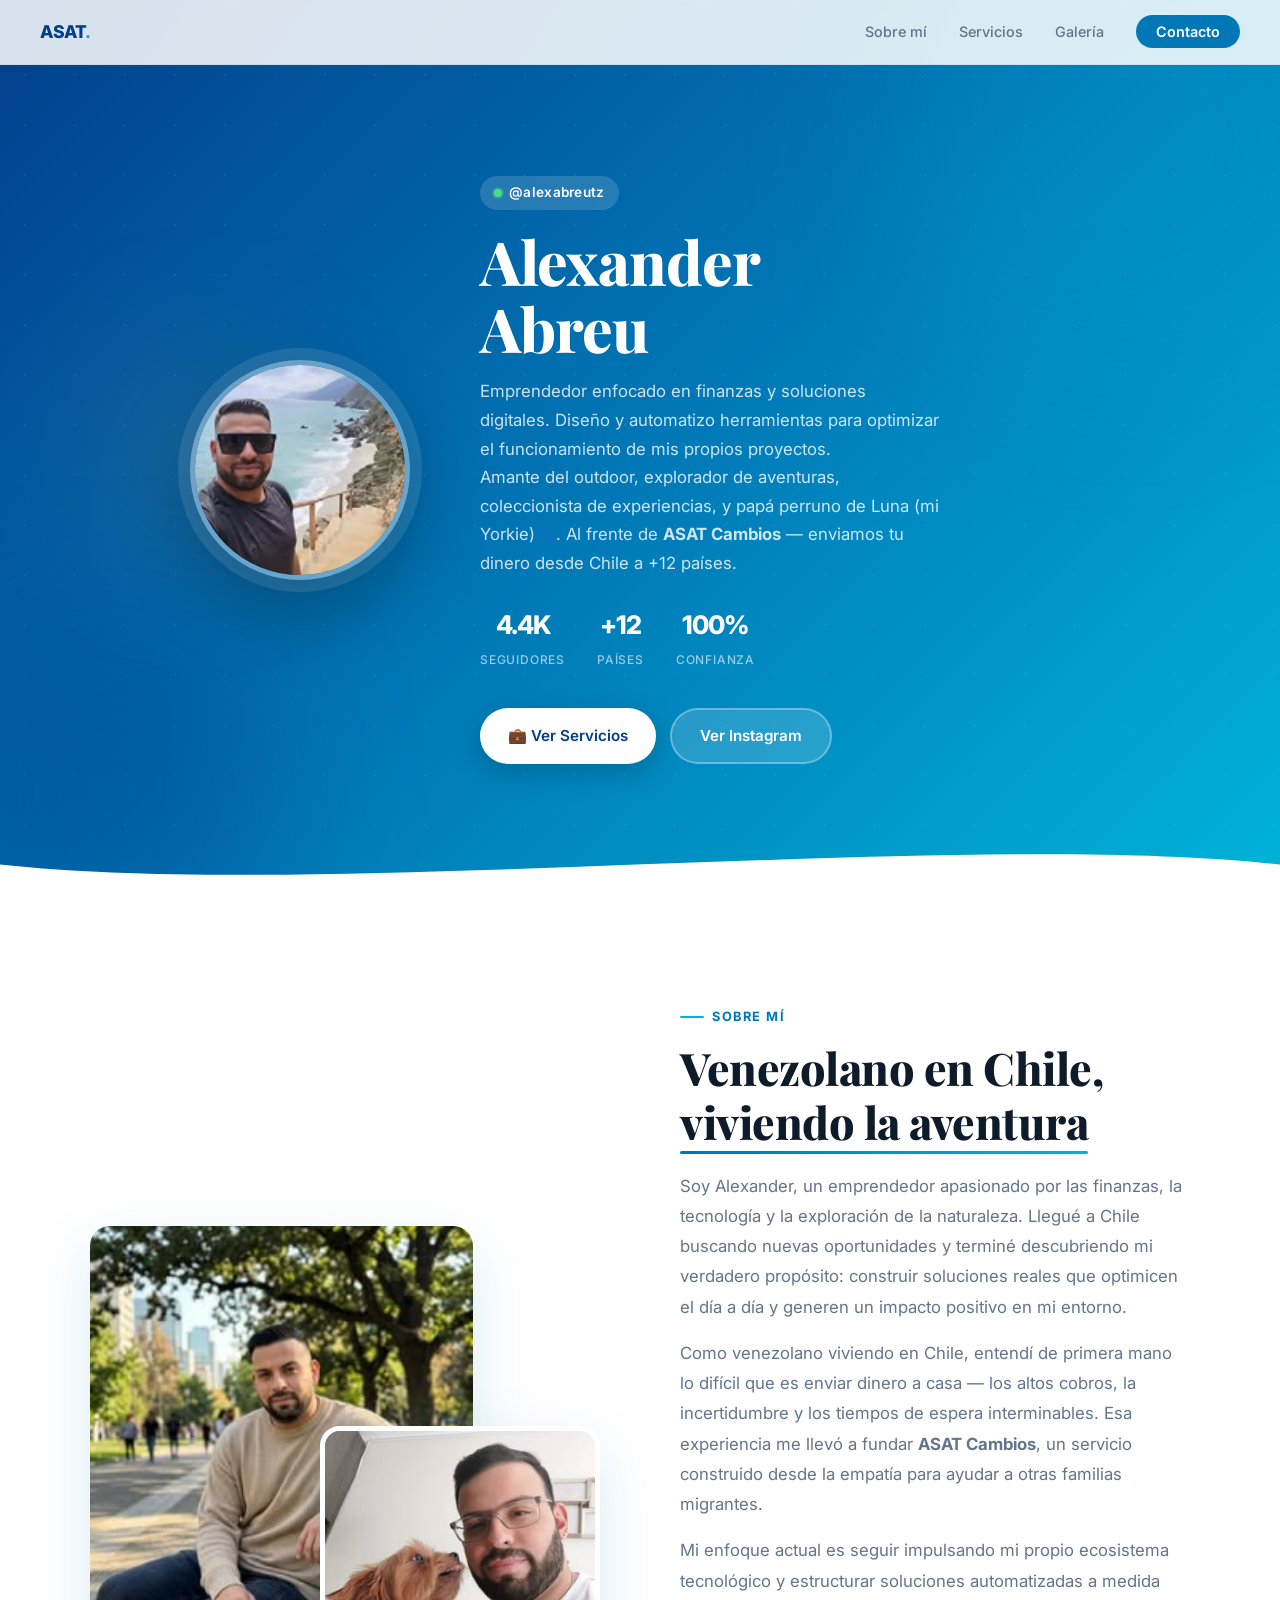
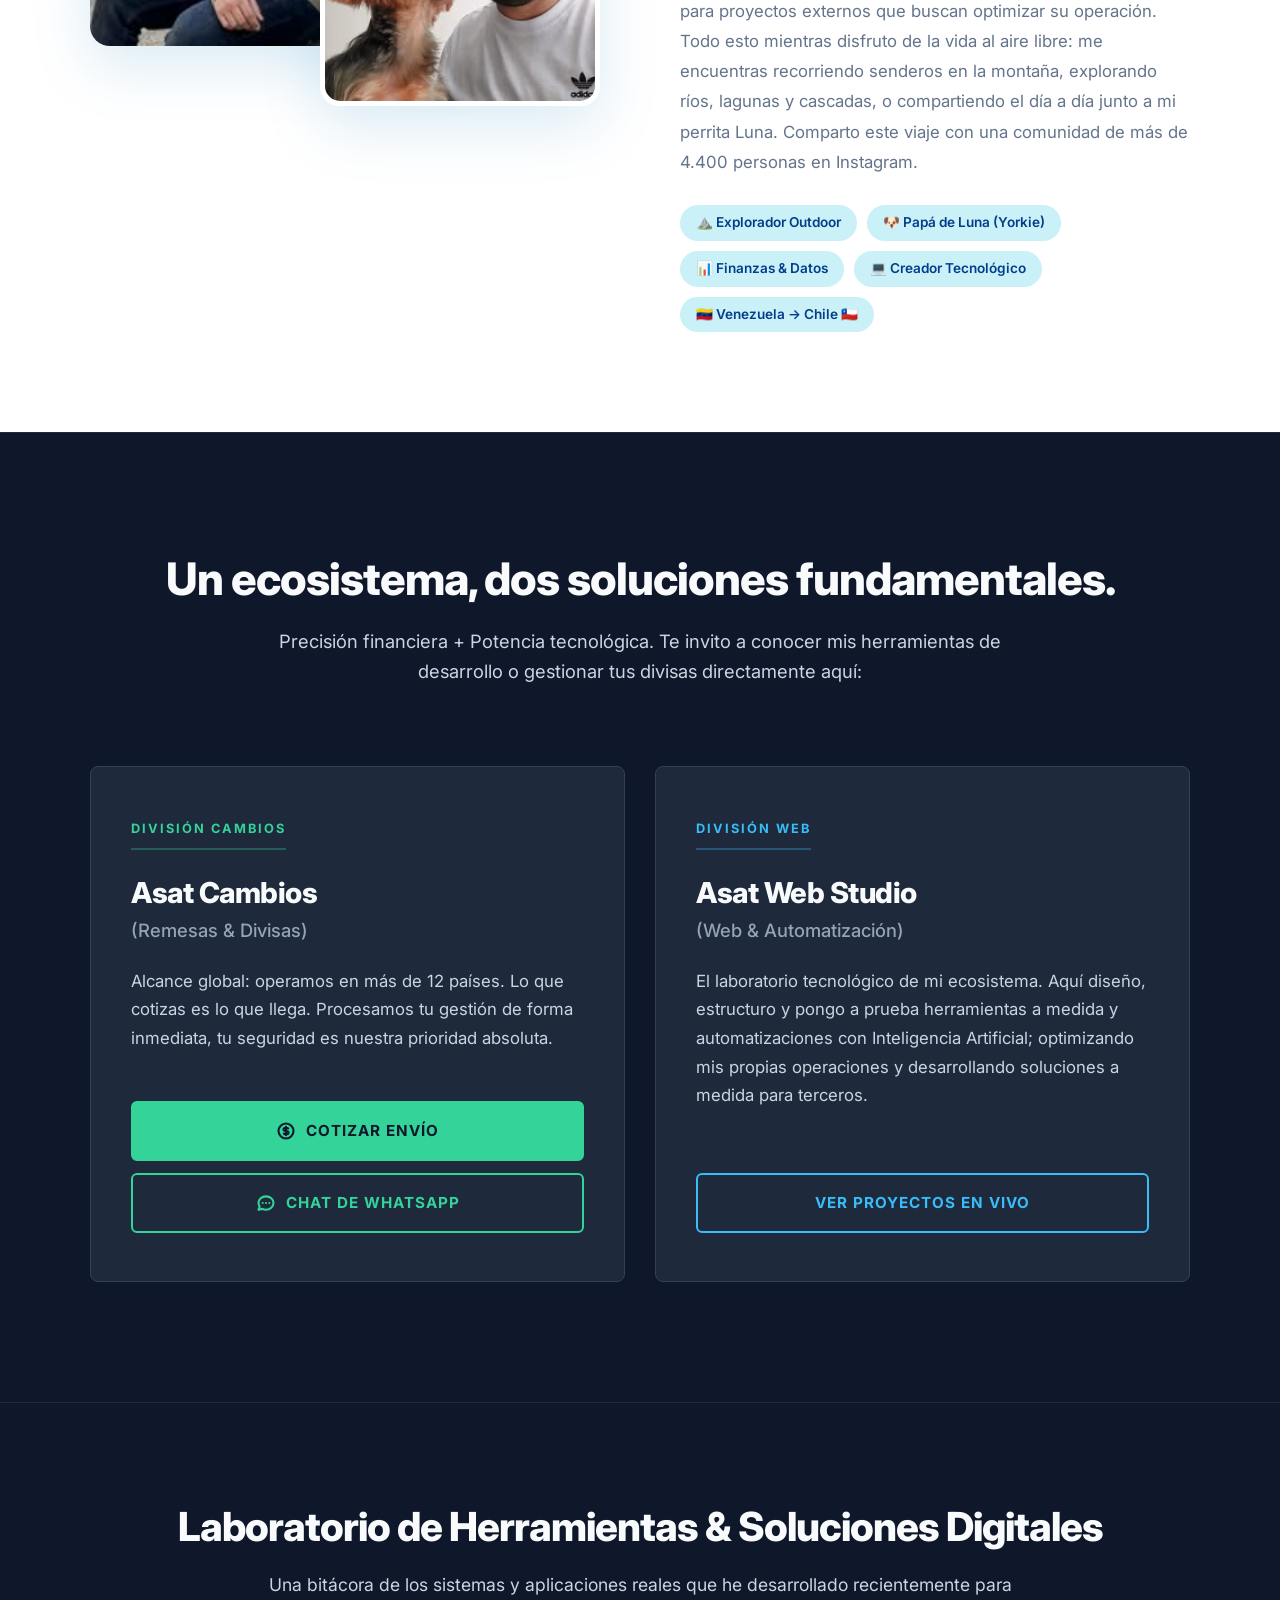
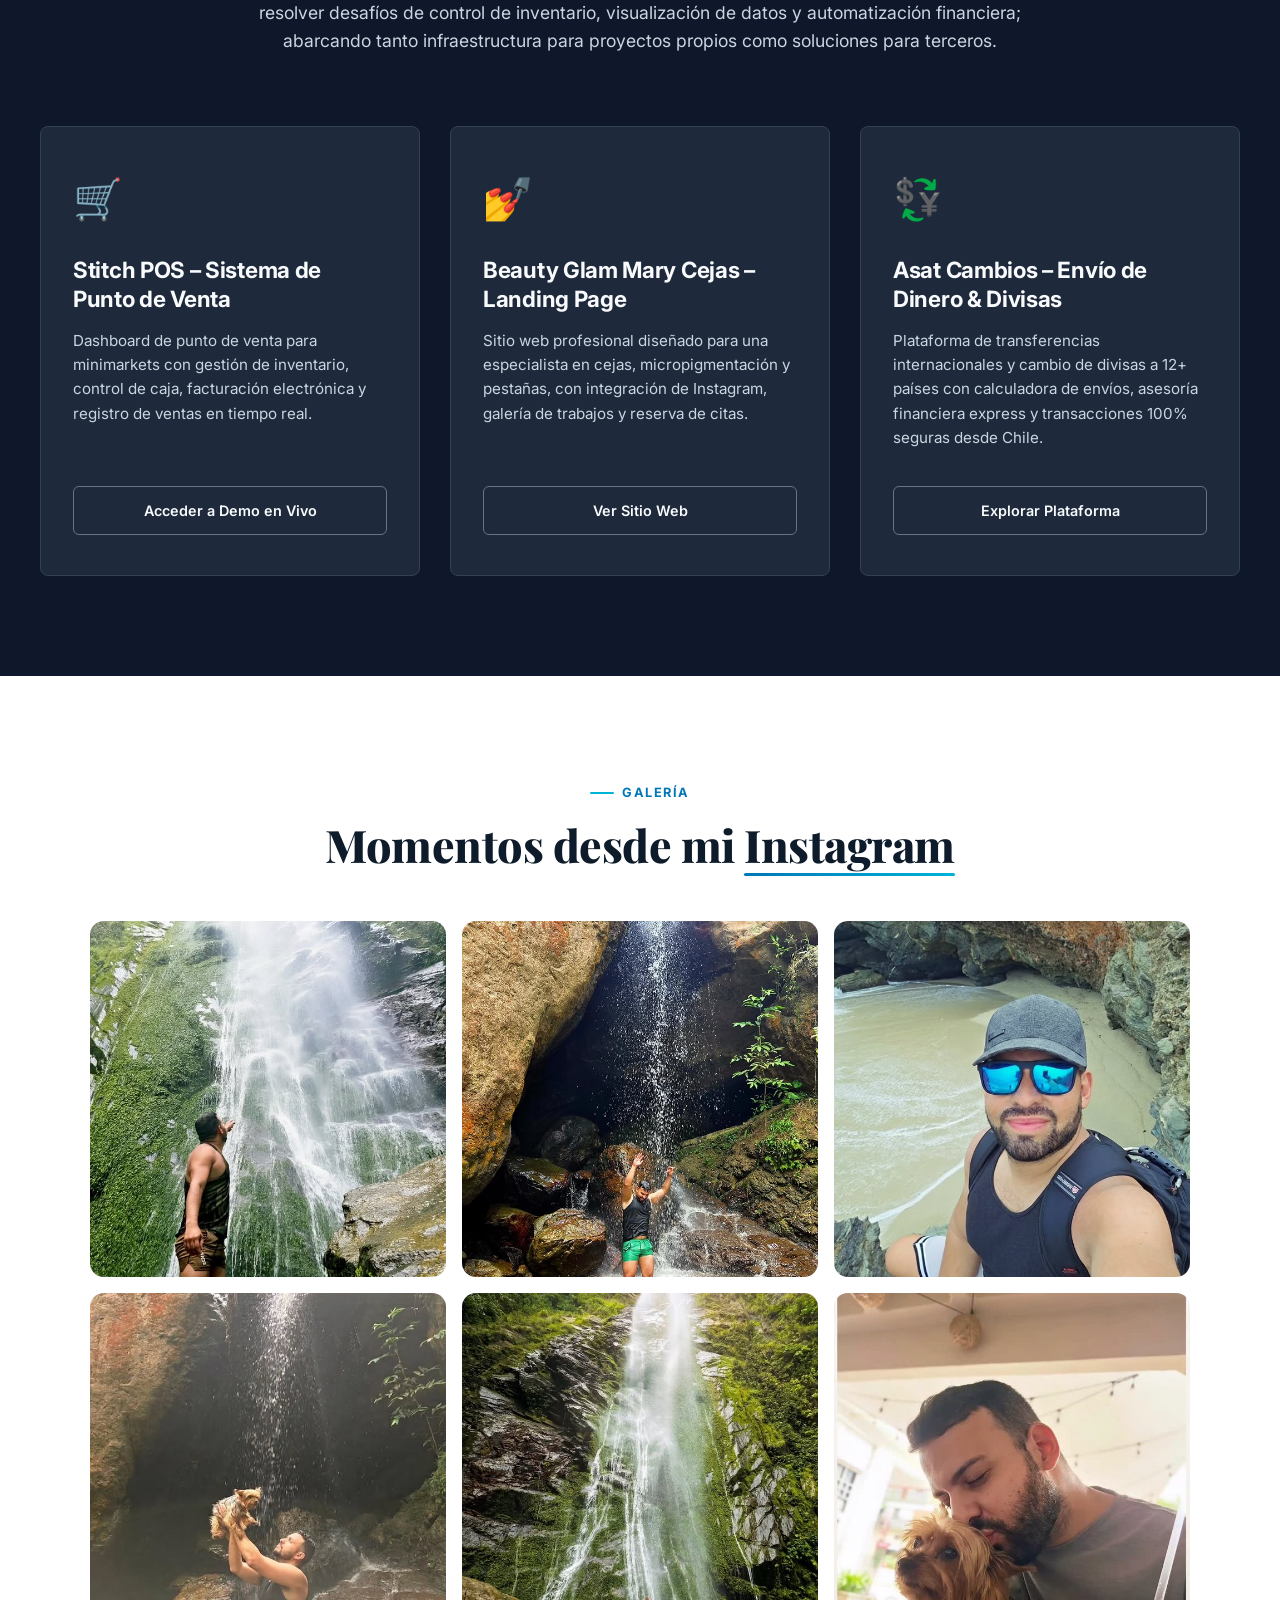
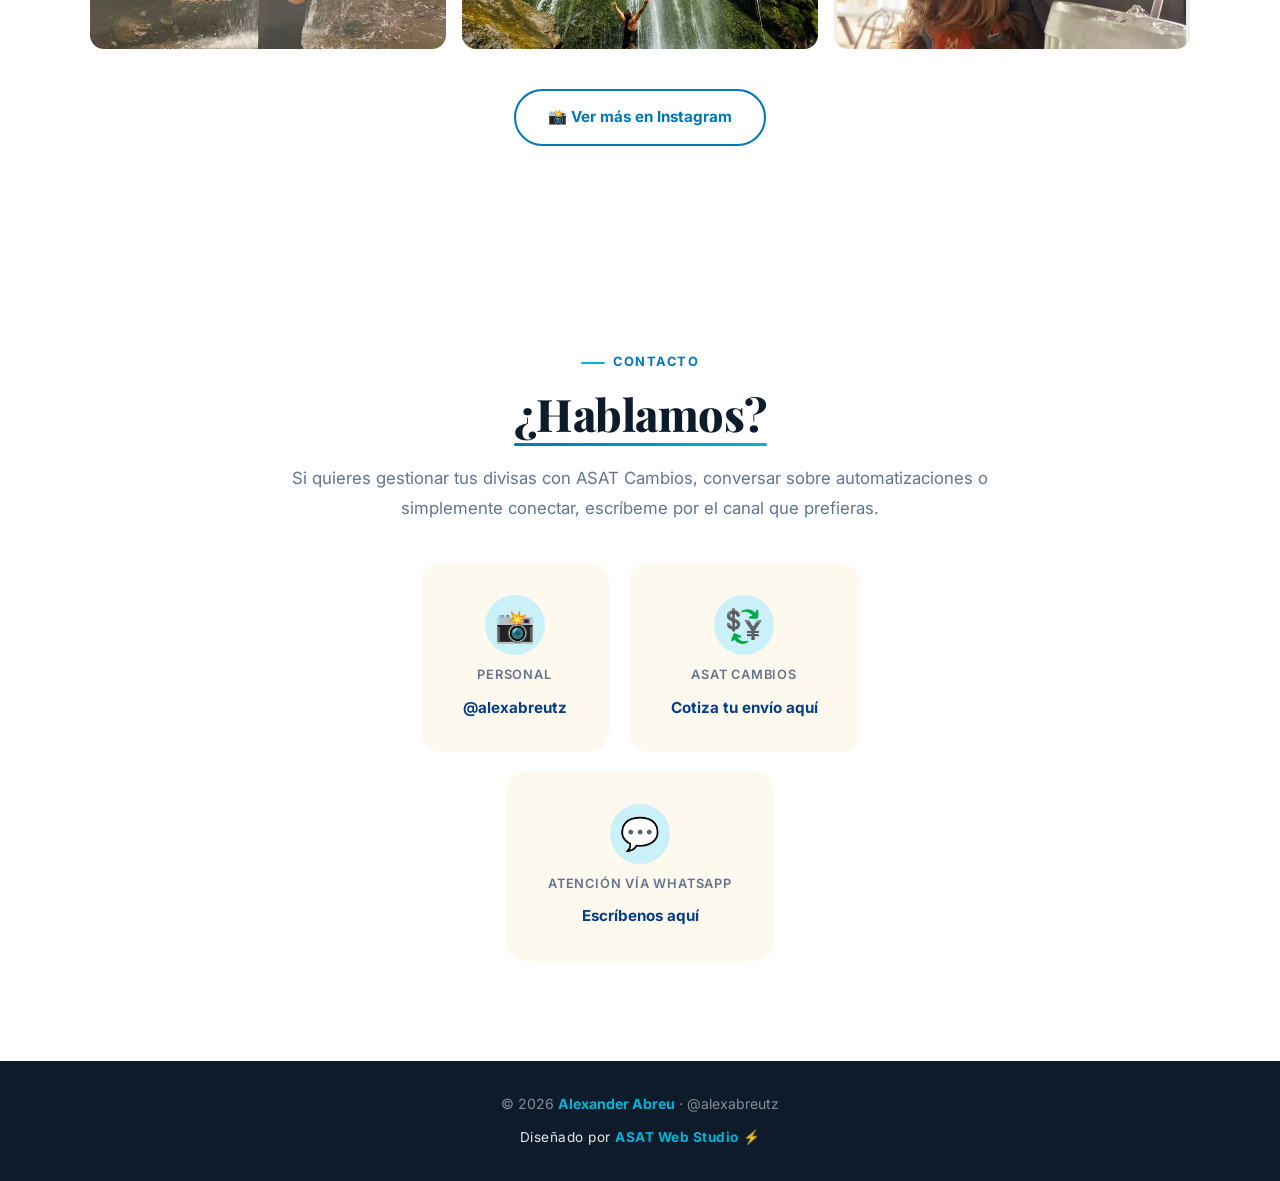
==== commit 5438bc5b: "Actualizar tarjetas showcase: Stitch POS, Beauty Glam Mary Cejas, Asat Cambios" ====
--- a/index.html
+++ b/index.html
@@ -205,7 +205,7 @@
           <h3 class="eco-card-title">Asat Cambios<span>(Remesas & Divisas)</span></h3>
           <p class="eco-card-desc">Alcance global: operamos en más de 12 países. Lo que cotizas es lo que llega.
             Procesamos tu gestión de forma inmediata, tu seguridad es nuestra prioridad absoluta.</p>
-          <div style="display: flex; flex-direction: column; gap: 12px; margin-top: auto;">
+          <div style="display: flex; flex-direction: row; flex-wrap: wrap; gap: 12px; margin-top: auto;">
             <a href="https://web-asat-servicios.web.app/cambios.html#calculator" target="_blank" rel="noopener noreferrer"
               class="eco-btn eco-btn-cambios-solid">
               <svg width="20" height="20" fill="none" stroke="currentColor" stroke-width="2.5" viewBox="0 0 24 24" style="margin-right:10px;"><path stroke-linecap="round" stroke-linejoin="round" d="M12 8c-1.657 0-3 .895-3 2s1.343 2 3 2 3 .895 3 2-1.343 2-3 2m0-8c1.11 0 2.08.402 2.599 1M12 8V7m0 1v8m0 0v1m0-1c-1.11 0-2.08-.402-2.599-1M21 12a9 9 0 11-18 0 9 9 0 0118 0z"></path></svg>
@@ -246,31 +246,28 @@
         <!-- Tarjeta 1 -->
         <div class="showcase-card web reveal-zoom">
           <div class="showcase-icon">🛒</div>
-          <h3 class="showcase-card-title">Stitch POS – Sistema de Ventas Integrado</h3>
-          <p class="showcase-card-desc">Aplicación web interactiva desarrollada para la gestión de inventario, ventas y
-            facturación en tiempo real optimizada para minimarkets.</p>
-          <a href="https://stitch-pos.vercel.app/ventas" target="_blank" rel="noopener noreferrer"
+          <h3 class="showcase-card-title">Stitch POS – Sistema de Punto de Venta</h3>
+          <p class="showcase-card-desc">Dashboard de punto de venta para minimarkets con gestión de inventario, control de caja, facturación electrónica y registro de ventas en tiempo real.</p>
+          <a href="https://stitch-pos.vercel.app/" target="_blank" rel="noopener noreferrer"
             class="showcase-btn">Acceder a Demo en Vivo</a>
         </div>
 
         <!-- Tarjeta 2 -->
         <div class="showcase-card cambios reveal-zoom" style="transition-delay: 0.1s;">
-          <div class="showcase-icon">📊</div>
-          <h3 class="showcase-card-title">Monitor Automatizado de Tasas & Tiers</h3>
-          <p class="showcase-card-desc">Herramientas analíticas a medida diseñadas para el monitoreo en tiempo real de
-            fluctuación de divisas y segmentación algorítmica de tiers de clientes.</p>
-          <a href="https://asatcambiostasasytier.web.app/" target="_blank" rel="noopener noreferrer"
-            class="showcase-btn">Explorar Interfaz Interna</a>
+          <div class="showcase-icon">💅</div>
+          <h3 class="showcase-card-title">Beauty Glam Mary Cejas – Landing Page</h3>
+          <p class="showcase-card-desc">Sitio web profesional diseñado para una especialista en cejas, micropigmentación y pestañas, con integración de Instagram, galería de trabajos y reserva de citas.</p>
+          <a href="https://beauty-glam-mary-cejas.web.app/" target="_blank" rel="noopener noreferrer"
+            class="showcase-btn">Ver Sitio Web</a>
         </div>
 
         <!-- Tarjeta 3 -->
         <div class="showcase-card cambios reveal-zoom" style="transition-delay: 0.2s;">
-          <div class="showcase-icon">🏦</div>
-          <h3 class="showcase-card-title">Módulo de Conciliación Bancaria y Registro</h3>
-          <p class="showcase-card-desc">Plataforma robusta de backend personalizada para el procesamiento, validación y
-            control administrativo de transferencias entrantes.</p>
-          <a href="https://registro-de-tr-asat-cambios.web.app/" target="_blank" rel="noopener noreferrer"
-            class="showcase-btn">Ver Módulo de Control</a>
+          <div class="showcase-icon">💱</div>
+          <h3 class="showcase-card-title">Asat Cambios – Envío de Dinero &amp; Divisas</h3>
+          <p class="showcase-card-desc">Plataforma de transferencias internacionales y cambio de divisas a 12+ países con calculadora de envíos, asesoría financiera express y transacciones 100% seguras desde Chile.</p>
+          <a href="https://web-asat-servicios.web.app/cambios.html" target="_blank" rel="noopener noreferrer"
+            class="showcase-btn">Explorar Plataforma</a>
         </div>
       </div>
     </div>
@@ -352,7 +349,7 @@
         style="color: var(--sky); font-weight: 700;">ASAT Web Studio</span> ⚡</p>
   </footer>
 
-  <script src="js/main.js" defer></script>
+  <script src="js/main.js?v=2" defer></script>
 </body>
 
 </html>
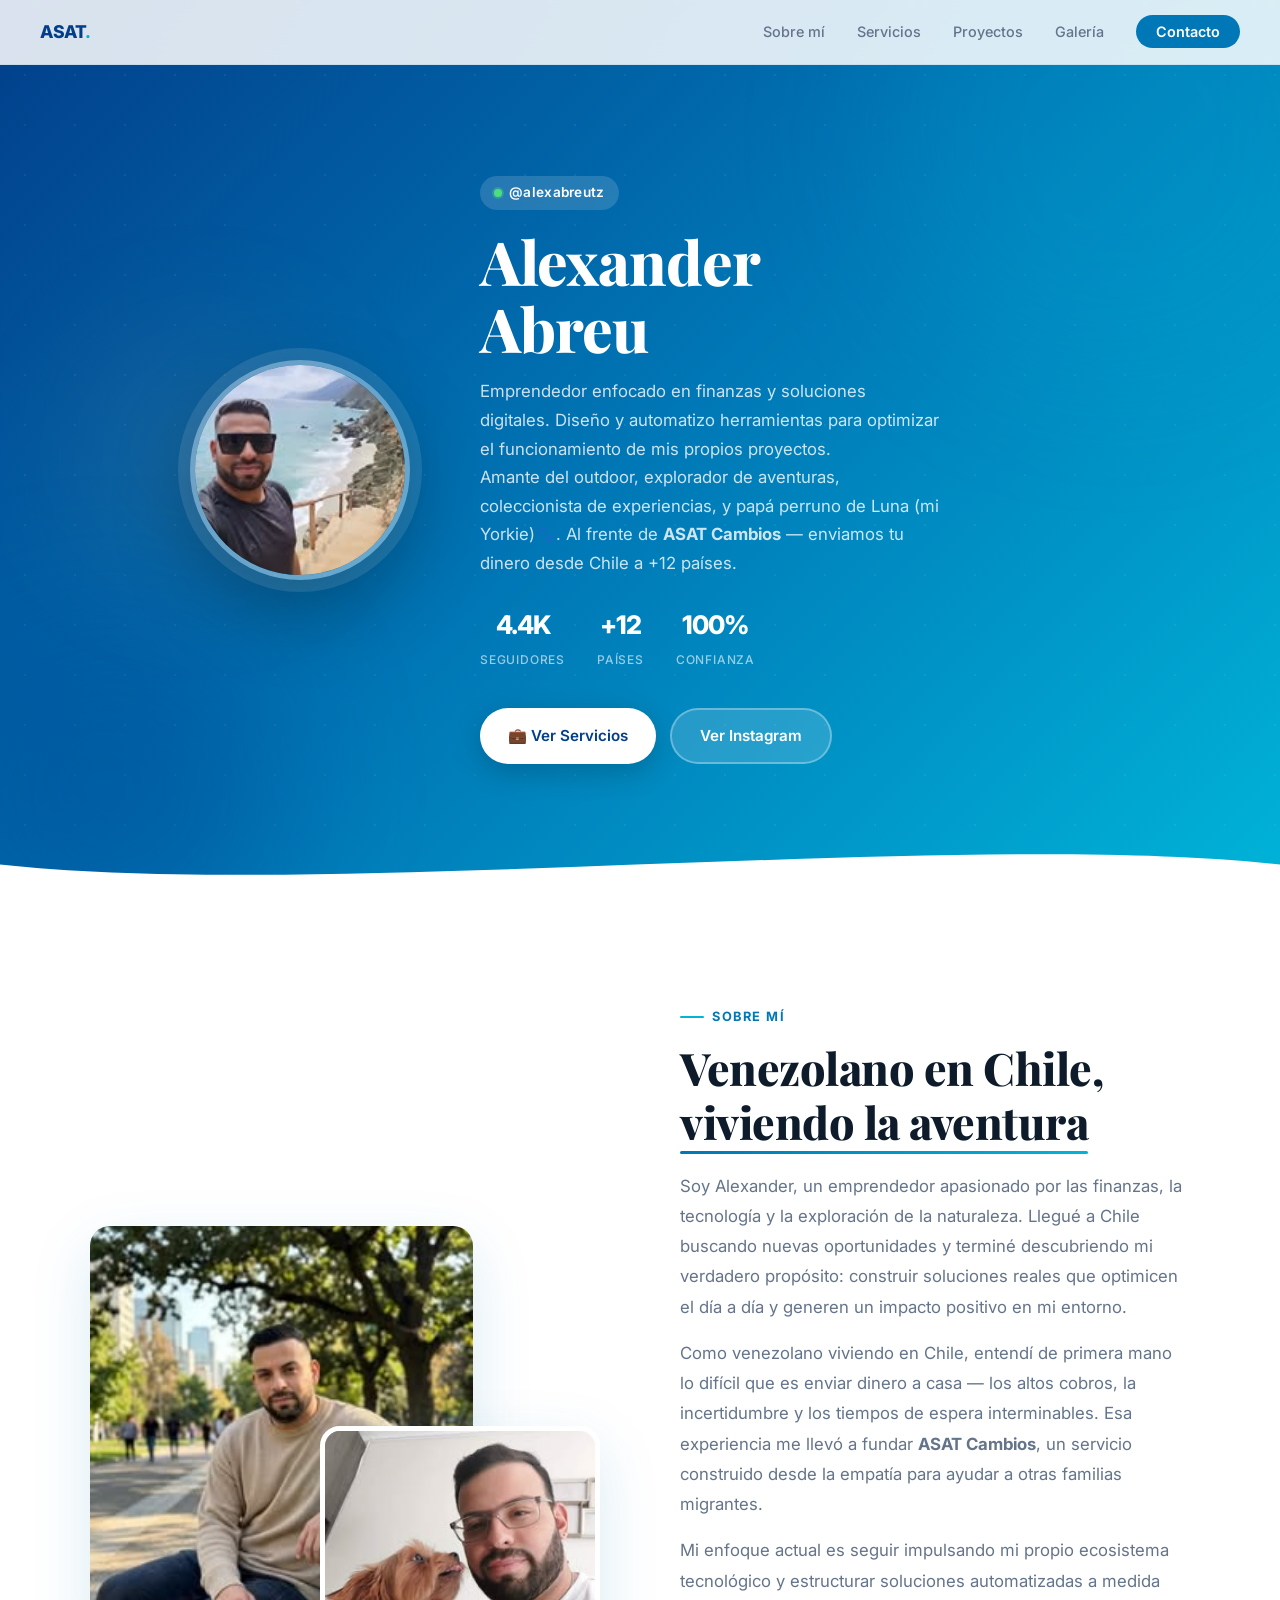
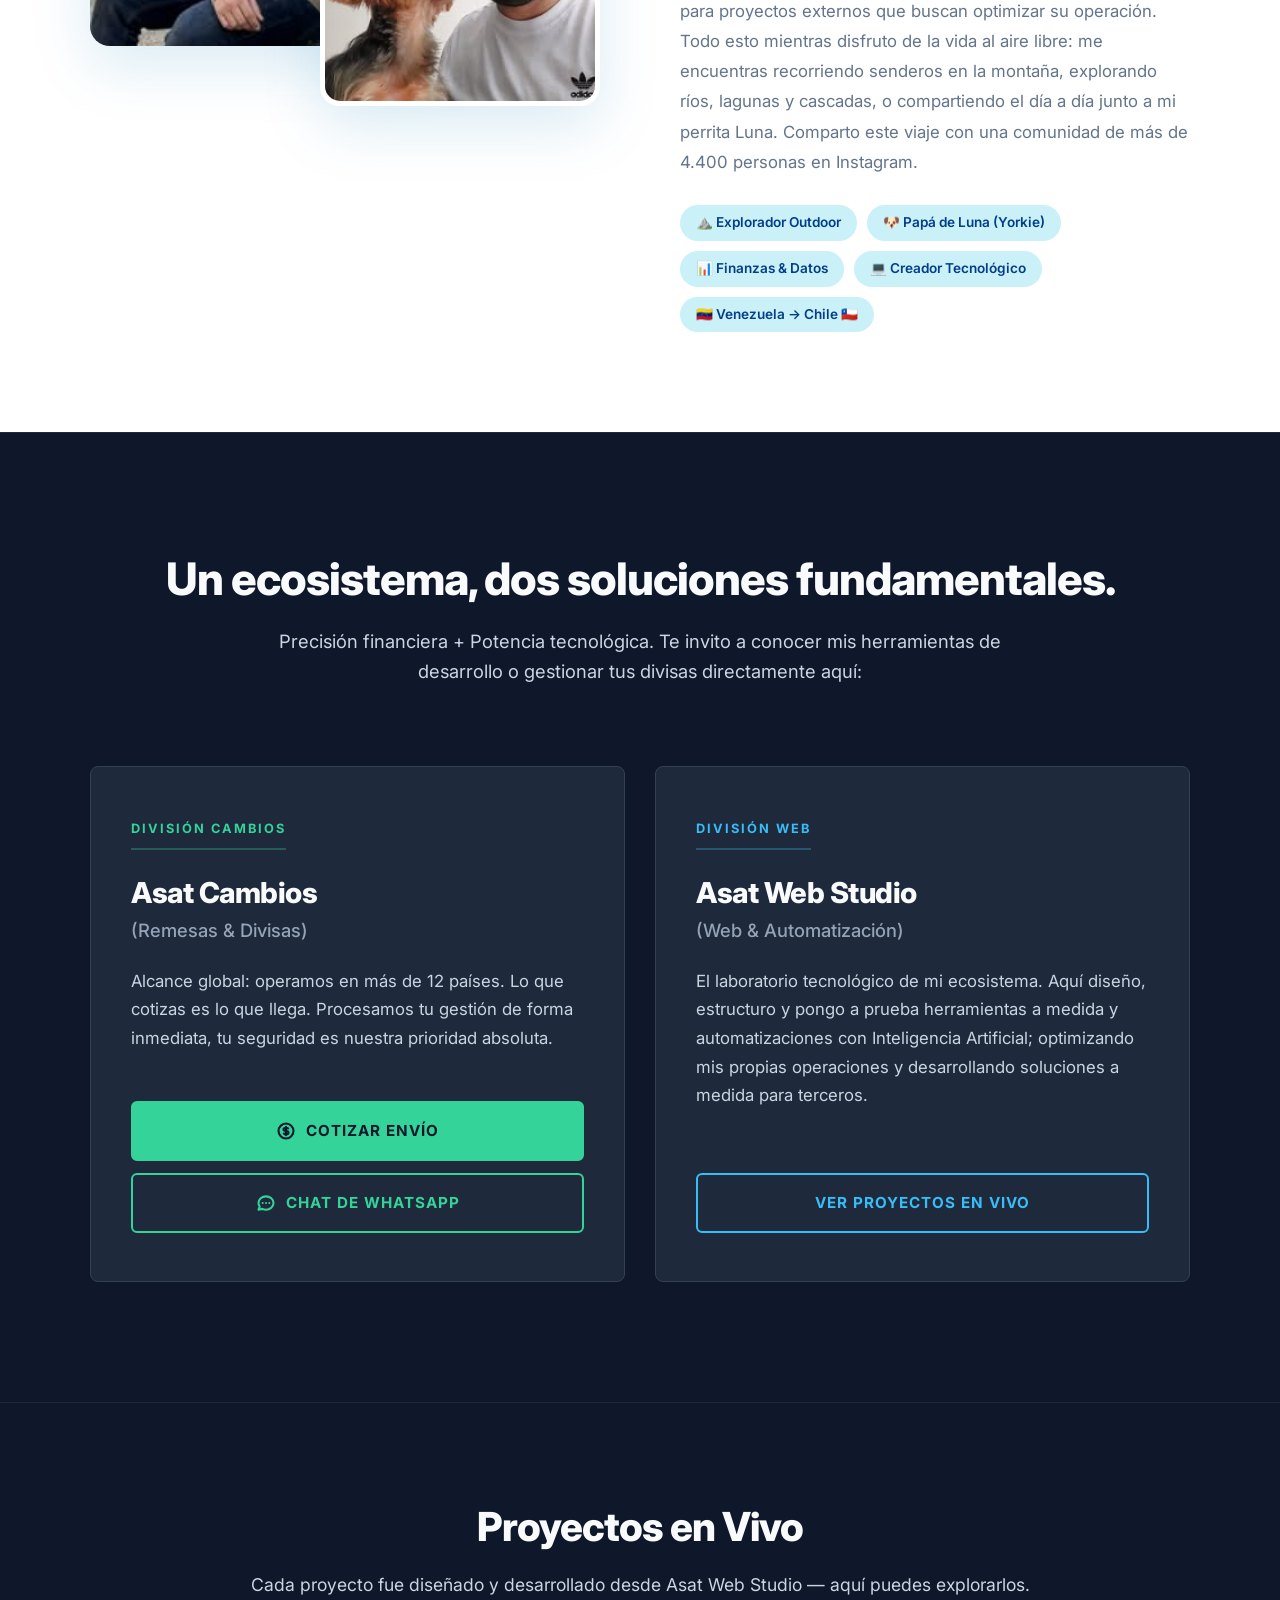
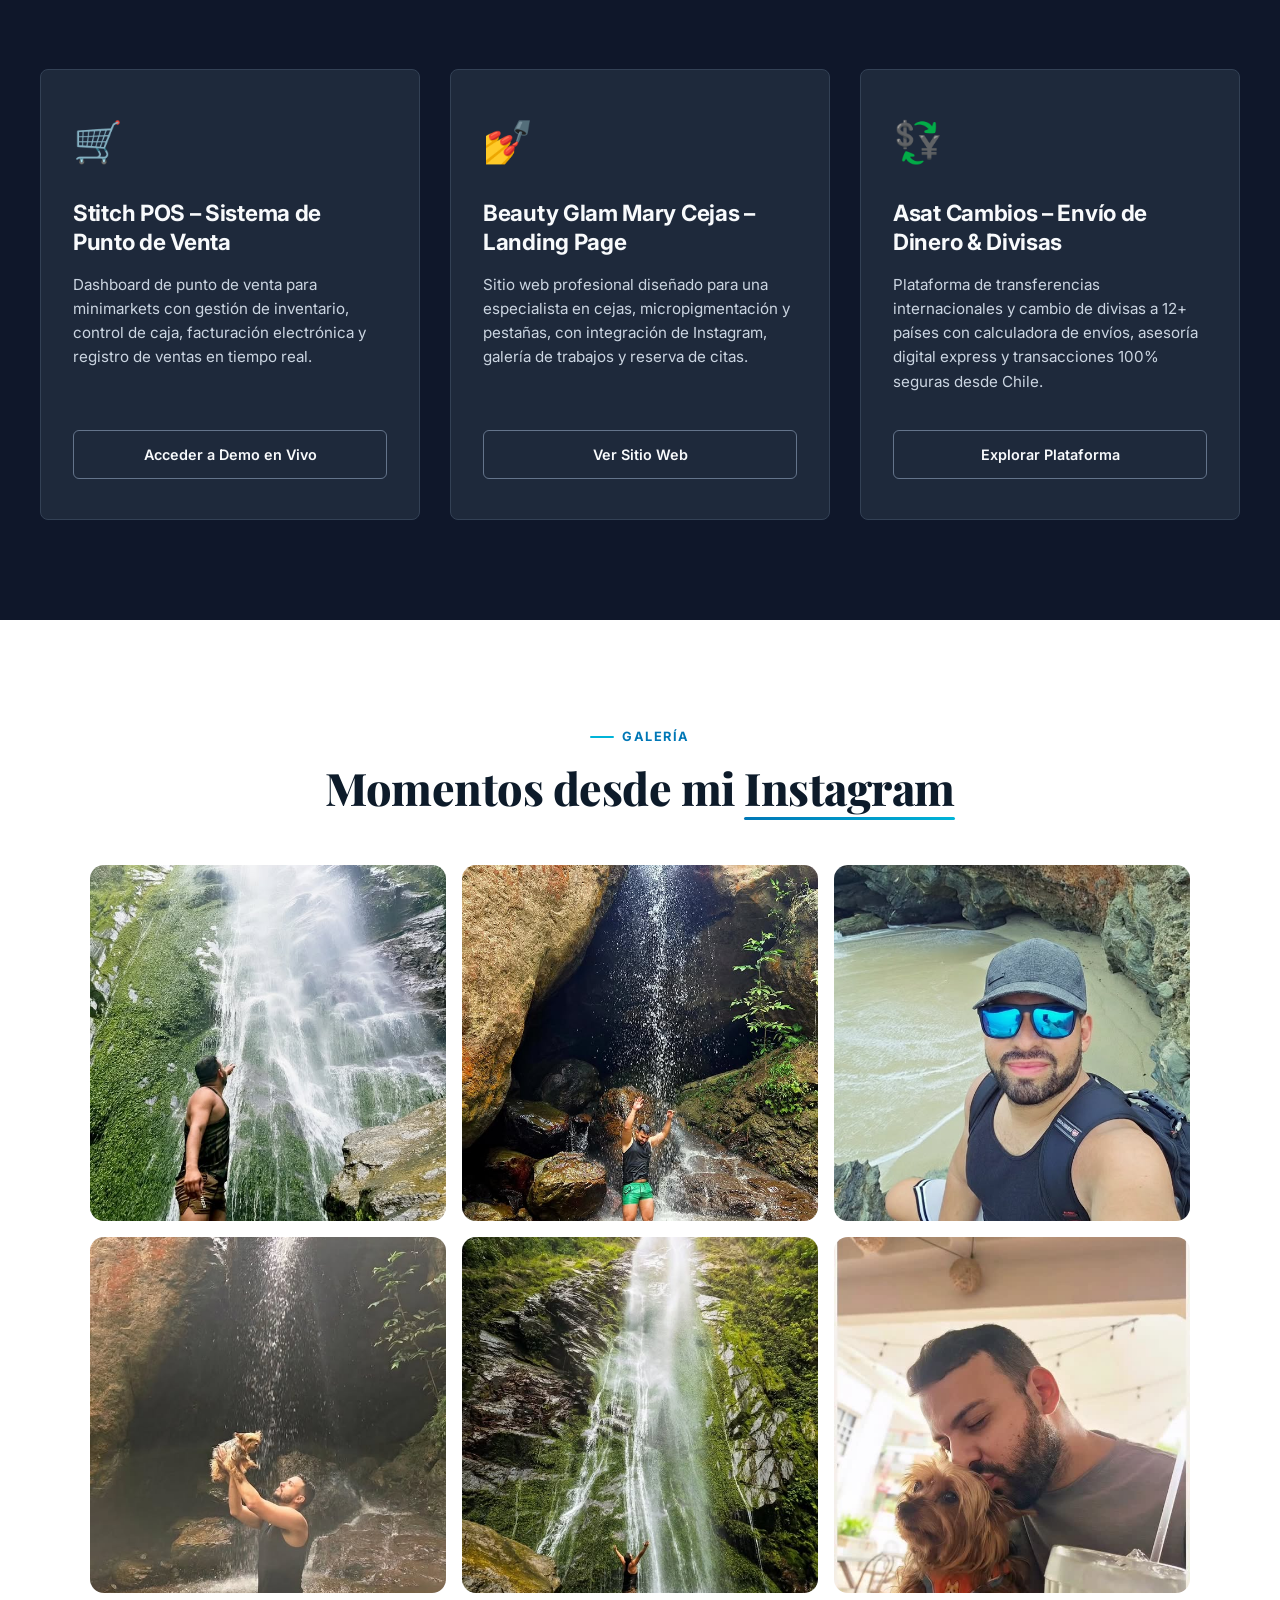
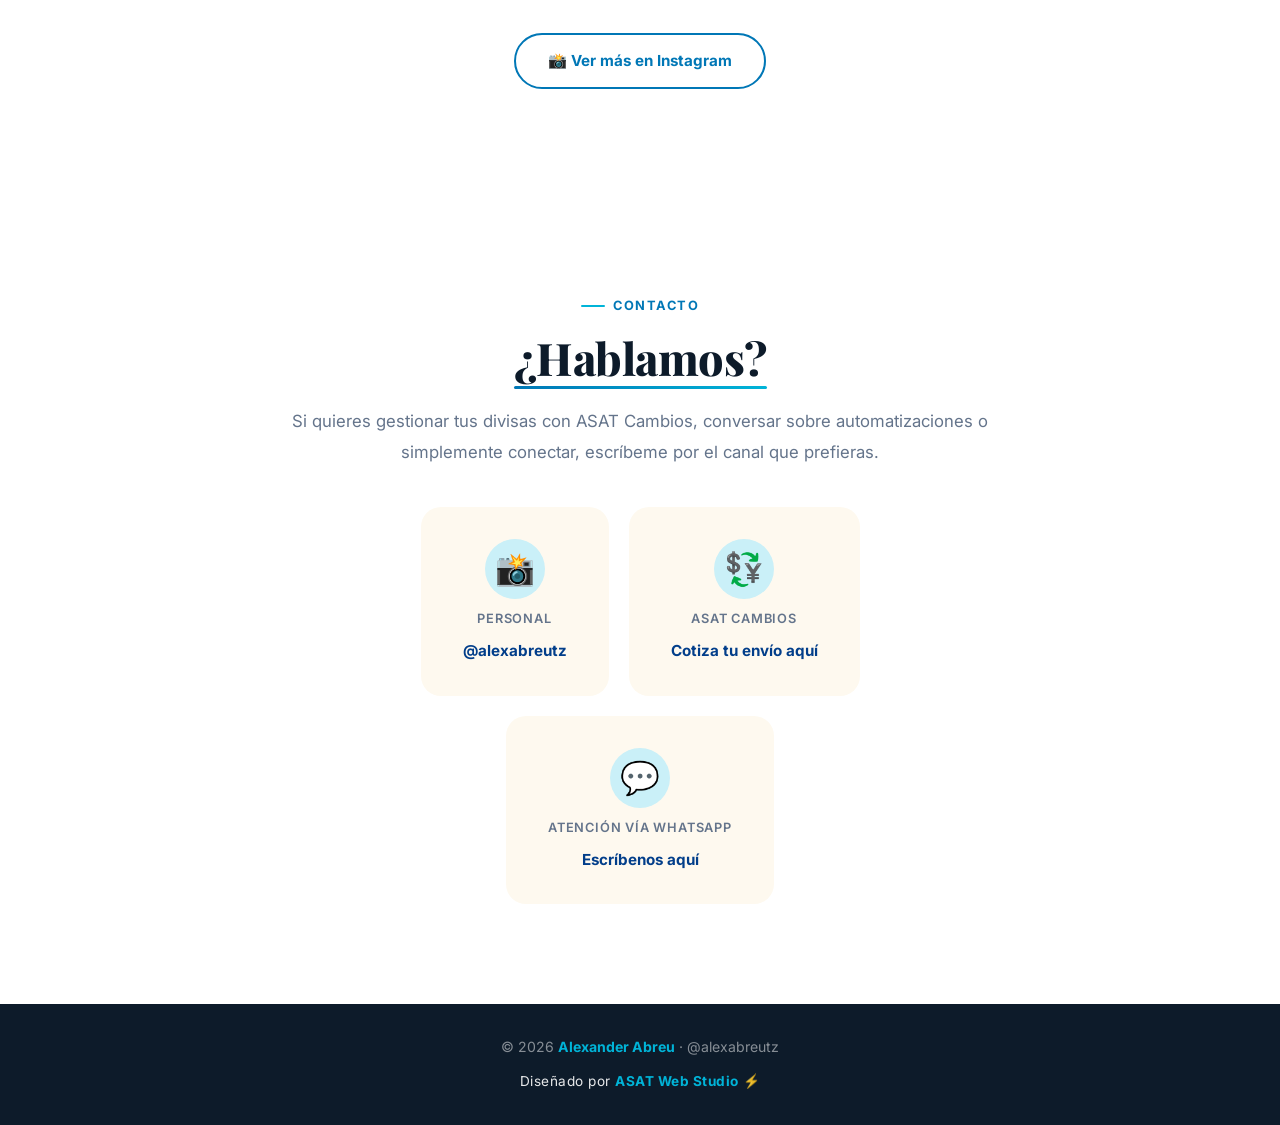
==== commit 8acfbf85: "Showcase: titulo Proyectos en Vivo + link Proyectos en nav" ====
--- a/index.html
+++ b/index.html
@@ -39,7 +39,7 @@
   <link
     href="https://fonts.googleapis.com/css2?family=Inter:wght@300;400;500;600;700;800&family=Playfair+Display:wght@700;800&display=swap"
     rel="stylesheet" />
-    <link rel="stylesheet" href="css/styles.css" />
+  <link rel="stylesheet" href="css/styles.css" />
 
   <!-- Schema.org JSON-LD -->
   <script type="application/ld+json">
@@ -93,6 +93,7 @@
     <ul class="nav-links">
       <li><a href="#sobre-mi">Sobre mí</a></li>
       <li><a href="#servicios">Servicios</a></li>
+      <li><a href="#showcase">Proyectos</a></li>
       <li><a href="#galeria">Galería</a></li>
       <li><a href="#contacto" class="nav-cta">Contacto</a></li>
     </ul>
@@ -152,9 +153,10 @@
     <div class="section-inner">
       <div class="about-grid">
         <div class="about-image-stack reveal-left">
-          <img src="assets/post-net-7.jpg" alt="Alexander Abreu, emprendedor venezolano en Chile"
-            class="about-img-main" loading="lazy" />
-          <img src="assets/post-net-8.jpg" alt="Alexander Abreu en Santiago de Chile" class="about-img-accent" loading="lazy" />
+          <img src="assets/post-net-7.jpg" alt="Alexander Abreu, emprendedor venezolano en Chile" class="about-img-main"
+            loading="lazy" />
+          <img src="assets/post-net-8.jpg" alt="Alexander Abreu en Santiago de Chile" class="about-img-accent"
+            loading="lazy" />
         </div>
         <div class="about-content">
           <div class="section-tag reveal">Sobre mí</div>
@@ -172,7 +174,11 @@
             migrantes.
           </p>
           <p class="section-text reveal d4">
-            Mi enfoque actual es seguir impulsando mi propio ecosistema tecnológico y estructurar soluciones automatizadas a medida para proyectos externos que buscan optimizar su operación. Todo esto mientras disfruto de la vida al aire libre: me encuentras recorriendo senderos en la montaña, explorando ríos, lagunas y cascadas, o compartiendo el día a día junto a mi perrita Luna. Comparto este viaje con una comunidad de más de 4.400 personas en Instagram.
+            Mi enfoque actual es seguir impulsando mi propio ecosistema tecnológico y estructurar soluciones
+            automatizadas a medida para proyectos externos que buscan optimizar su operación. Todo esto mientras
+            disfruto de la vida al aire libre: me encuentras recorriendo senderos en la montaña, explorando ríos,
+            lagunas y cascadas, o compartiendo el día a día junto a mi perrita Luna. Comparto este viaje con una
+            comunidad de más de 4.400 personas en Instagram.
           </p>
           <div class="tags reveal d4">
             <span class="tag">⛰️ Explorador Outdoor</span>
@@ -188,7 +194,7 @@
 
   <!-- SERVICIOS -->
   <!-- ECOSISTEMA ASAT -->
-  
+
 
   <section class="ecosystem-section" id="servicios">
     <div class="ecosystem-inner">
@@ -206,14 +212,24 @@
           <p class="eco-card-desc">Alcance global: operamos en más de 12 países. Lo que cotizas es lo que llega.
             Procesamos tu gestión de forma inmediata, tu seguridad es nuestra prioridad absoluta.</p>
           <div style="display: flex; flex-direction: row; flex-wrap: wrap; gap: 12px; margin-top: auto;">
-            <a href="https://web-asat-servicios.web.app/cambios.html#calculator" target="_blank" rel="noopener noreferrer"
-              class="eco-btn eco-btn-cambios-solid">
-              <svg width="20" height="20" fill="none" stroke="currentColor" stroke-width="2.5" viewBox="0 0 24 24" style="margin-right:10px;"><path stroke-linecap="round" stroke-linejoin="round" d="M12 8c-1.657 0-3 .895-3 2s1.343 2 3 2 3 .895 3 2-1.343 2-3 2m0-8c1.11 0 2.08.402 2.599 1M12 8V7m0 1v8m0 0v1m0-1c-1.11 0-2.08-.402-2.599-1M21 12a9 9 0 11-18 0 9 9 0 0118 0z"></path></svg>
+            <a href="https://web-asat-servicios.web.app/cambios.html#calculator" target="_blank"
+              rel="noopener noreferrer" class="eco-btn eco-btn-cambios-solid">
+              <svg width="20" height="20" fill="none" stroke="currentColor" stroke-width="2.5" viewBox="0 0 24 24"
+                style="margin-right:10px;">
+                <path stroke-linecap="round" stroke-linejoin="round"
+                  d="M12 8c-1.657 0-3 .895-3 2s1.343 2 3 2 3 .895 3 2-1.343 2-3 2m0-8c1.11 0 2.08.402 2.599 1M12 8V7m0 1v8m0 0v1m0-1c-1.11 0-2.08-.402-2.599-1M21 12a9 9 0 11-18 0 9 9 0 0118 0z">
+                </path>
+              </svg>
               Cotizar Envío
             </a>
             <a href="https://wa.me/56937484821" target="_blank" rel="noopener noreferrer"
               class="eco-btn eco-btn-cambios">
-              <svg width="20" height="20" fill="none" stroke="currentColor" stroke-width="2.5" viewBox="0 0 24 24" style="margin-right:10px;"><path stroke-linecap="round" stroke-linejoin="round" d="M8 12h.01M12 12h.01M16 12h.01M21 12c0 4.418-4.03 8-9 8a9.863 9.863 0 01-4.255-.949L3 20l1.395-3.72C3.512 15.042 3 13.574 3 12c0-4.418 4.03-8 9-8s9 3.582 9 8z"></path></svg>
+              <svg width="20" height="20" fill="none" stroke="currentColor" stroke-width="2.5" viewBox="0 0 24 24"
+                style="margin-right:10px;">
+                <path stroke-linecap="round" stroke-linejoin="round"
+                  d="M8 12h.01M12 12h.01M16 12h.01M21 12c0 4.418-4.03 8-9 8a9.863 9.863 0 01-4.255-.949L3 20l1.395-3.72C3.512 15.042 3 13.574 3 12c0-4.418 4.03-8 9-8s9 3.582 9 8z">
+                </path>
+              </svg>
               Chat de WhatsApp
             </a>
           </div>
@@ -223,7 +239,9 @@
         <div class="ecosystem-card web reveal-right">
           <div><span class="eco-card-tag web">División Web</span></div>
           <h3 class="eco-card-title">Asat Web Studio<span>(Web & Automatización)</span></h3>
-          <p class="eco-card-desc">El laboratorio tecnológico de mi ecosistema. Aquí diseño, estructuro y pongo a prueba herramientas a medida y automatizaciones con Inteligencia Artificial; optimizando mis propias operaciones y desarrollando soluciones a medida para terceros.</p>
+          <p class="eco-card-desc">El laboratorio tecnológico de mi ecosistema. Aquí diseño, estructuro y pongo a prueba
+            herramientas a medida y automatizaciones con Inteligencia Artificial; optimizando mis propias operaciones y
+            desarrollando soluciones a medida para terceros.</p>
           <a href="#showcase" class="eco-btn eco-btn-web">Ver proyectos en vivo</a>
         </div>
       </div>
@@ -231,15 +249,13 @@
   </section>
 
   <!-- SHOWCASE -->
-  
+
 
   <section class="showcase-section" id="showcase">
     <div class="showcase-inner">
       <div class="showcase-header reveal">
-        <h2 class="showcase-title">Laboratorio de Herramientas & Soluciones Digitales</h2>
-        <p class="showcase-subtitle">Una bitácora de los sistemas y aplicaciones reales que he desarrollado
-          recientemente para resolver desafíos de control de inventario, visualización de datos y automatización
-          financiera; abarcando tanto infraestructura para proyectos propios como soluciones para terceros.</p>
+        <h2 class="showcase-title">Proyectos en Vivo</h2>
+        <p class="showcase-subtitle">Cada proyecto fue diseñado y desarrollado desde Asat Web Studio — aquí puedes explorarlos.</p>
       </div>
 
       <div class="showcase-grid">
@@ -247,7 +263,8 @@
         <div class="showcase-card web reveal-zoom">
           <div class="showcase-icon">🛒</div>
           <h3 class="showcase-card-title">Stitch POS – Sistema de Punto de Venta</h3>
-          <p class="showcase-card-desc">Dashboard de punto de venta para minimarkets con gestión de inventario, control de caja, facturación electrónica y registro de ventas en tiempo real.</p>
+          <p class="showcase-card-desc">Dashboard de punto de venta para minimarkets con gestión de inventario, control
+            de caja, facturación electrónica y registro de ventas en tiempo real.</p>
           <a href="https://stitch-pos.vercel.app/" target="_blank" rel="noopener noreferrer"
             class="showcase-btn">Acceder a Demo en Vivo</a>
         </div>
@@ -256,7 +273,8 @@
         <div class="showcase-card cambios reveal-zoom" style="transition-delay: 0.1s;">
           <div class="showcase-icon">💅</div>
           <h3 class="showcase-card-title">Beauty Glam Mary Cejas – Landing Page</h3>
-          <p class="showcase-card-desc">Sitio web profesional diseñado para una especialista en cejas, micropigmentación y pestañas, con integración de Instagram, galería de trabajos y reserva de citas.</p>
+          <p class="showcase-card-desc">Sitio web profesional diseñado para una especialista en cejas, micropigmentación
+            y pestañas, con integración de Instagram, galería de trabajos y reserva de citas.</p>
           <a href="https://beauty-glam-mary-cejas.web.app/" target="_blank" rel="noopener noreferrer"
             class="showcase-btn">Ver Sitio Web</a>
         </div>
@@ -265,7 +283,8 @@
         <div class="showcase-card cambios reveal-zoom" style="transition-delay: 0.2s;">
           <div class="showcase-icon">💱</div>
           <h3 class="showcase-card-title">Asat Cambios – Envío de Dinero &amp; Divisas</h3>
-          <p class="showcase-card-desc">Plataforma de transferencias internacionales y cambio de divisas a 12+ países con calculadora de envíos, asesoría financiera express y transacciones 100% seguras desde Chile.</p>
+          <p class="showcase-card-desc">Plataforma de transferencias internacionales y cambio de divisas a 12+ países
+            con calculadora de envíos, asesoría digital express y transacciones 100% seguras desde Chile.</p>
           <a href="https://web-asat-servicios.web.app/cambios.html" target="_blank" rel="noopener noreferrer"
             class="showcase-btn">Explorar Plataforma</a>
         </div>
@@ -282,7 +301,8 @@
       </div>
       <div class="gallery-grid">
         <div class="gallery-item">
-          <img src="assets/instagram/post-1.jpg" alt="Alexander Abreu - Actividades outdoor y exploración en la naturaleza" loading="lazy" />
+          <img src="assets/instagram/post-1.jpg"
+            alt="Alexander Abreu - Actividades outdoor y exploración en la naturaleza" loading="lazy" />
           <div class="gallery-overlay"><span>📸 Momento</span></div>
         </div>
         <div class="gallery-item">
@@ -290,19 +310,23 @@
           <div class="gallery-overlay"><span>📸 Momento</span></div>
         </div>
         <div class="gallery-item">
-          <img src="assets/instagram/post-3.jpg" alt="Luna, la Yorkie de Alexander Abreu y compañera de aventuras" loading="lazy" />
-          <div class="gallery-overlay"><span>📸 Momento</span></div>
-        </div>
-        <div class="gallery-item">
-          <img src="assets/instagram/post-4.jpg" alt="Viajes, paisajes y recolección de experiencias outdoor" loading="lazy" />
-          <div class="gallery-overlay"><span>📸 Momento</span></div>
-        </div>
-        <div class="gallery-item">
-          <img src="assets/instagram/post-5.jpg" alt="Gestión financiera y automatización digital en proyectos de divisas" loading="lazy" />
-          <div class="gallery-overlay"><span>📸 Momento</span></div>
-        </div>
-        <div class="gallery-item">
-          <img src="assets/instagram/post-6.jpg" alt="Alexander Abreu compartiendo momentos y estilo de vida" loading="lazy" />
+          <img src="assets/instagram/post-3.jpg" alt="Luna, la Yorkie de Alexander Abreu y compañera de aventuras"
+            loading="lazy" />
+          <div class="gallery-overlay"><span>📸 Momento</span></div>
+        </div>
+        <div class="gallery-item">
+          <img src="assets/instagram/post-4.jpg" alt="Viajes, paisajes y recolección de experiencias outdoor"
+            loading="lazy" />
+          <div class="gallery-overlay"><span>📸 Momento</span></div>
+        </div>
+        <div class="gallery-item">
+          <img src="assets/instagram/post-5.jpg"
+            alt="Gestión financiera y automatización digital en proyectos de divisas" loading="lazy" />
+          <div class="gallery-overlay"><span>📸 Momento</span></div>
+        </div>
+        <div class="gallery-item">
+          <img src="assets/instagram/post-6.jpg" alt="Alexander Abreu compartiendo momentos y estilo de vida"
+            loading="lazy" />
           <div class="gallery-overlay"><span>📸 Momento</span></div>
         </div>
       </div>
@@ -320,7 +344,8 @@
       <div class="section-tag reveal" style="justify-content: center;">Contacto</div>
       <h2 class="section-title reveal d1"><span class="underline">¿Hablamos?</span></h2>
       <p class="section-text reveal d2">
-        Si quieres gestionar tus divisas con ASAT Cambios, conversar sobre automatizaciones o simplemente conectar, escríbeme por el canal que prefieras.
+        Si quieres gestionar tus divisas con ASAT Cambios, conversar sobre automatizaciones o simplemente conectar,
+        escríbeme por el canal que prefieras.
       </p>
       <div class="contact-cards">
         <a href="https://instagram.com/alexabreutz" target="_blank" rel="noopener noreferrer" class="contact-card">
@@ -328,7 +353,8 @@
           <span class="contact-label">Personal</span>
           <span class="contact-value">@alexabreutz</span>
         </a>
-        <a href="https://web-asat-servicios.web.app/cambios.html#calculator" target="_blank" rel="noopener noreferrer" class="contact-card">
+        <a href="https://web-asat-servicios.web.app/cambios.html#calculator" target="_blank" rel="noopener noreferrer"
+          class="contact-card">
           <div class="contact-icon">💱</div>
           <span class="contact-label">ASAT Cambios</span>
           <span class="contact-value">Cotiza tu envío aquí</span>
@@ -345,8 +371,8 @@
   <!-- FOOTER -->
   <footer>
     <p>© 2026 <strong>Alexander Abreu</strong> · @alexabreutz</p>
-    <p style="margin-top: 12px; font-size: 0.85rem; color: rgba(255,255,255,0.9); letter-spacing: 0.5px;">Diseñado por <span
-        style="color: var(--sky); font-weight: 700;">ASAT Web Studio</span> ⚡</p>
+    <p style="margin-top: 12px; font-size: 0.85rem; color: rgba(255,255,255,0.9); letter-spacing: 0.5px;">Diseñado por
+      <span style="color: var(--sky); font-weight: 700;">ASAT Web Studio</span> ⚡</p>
   </footer>
 
   <script src="js/main.js?v=2" defer></script>
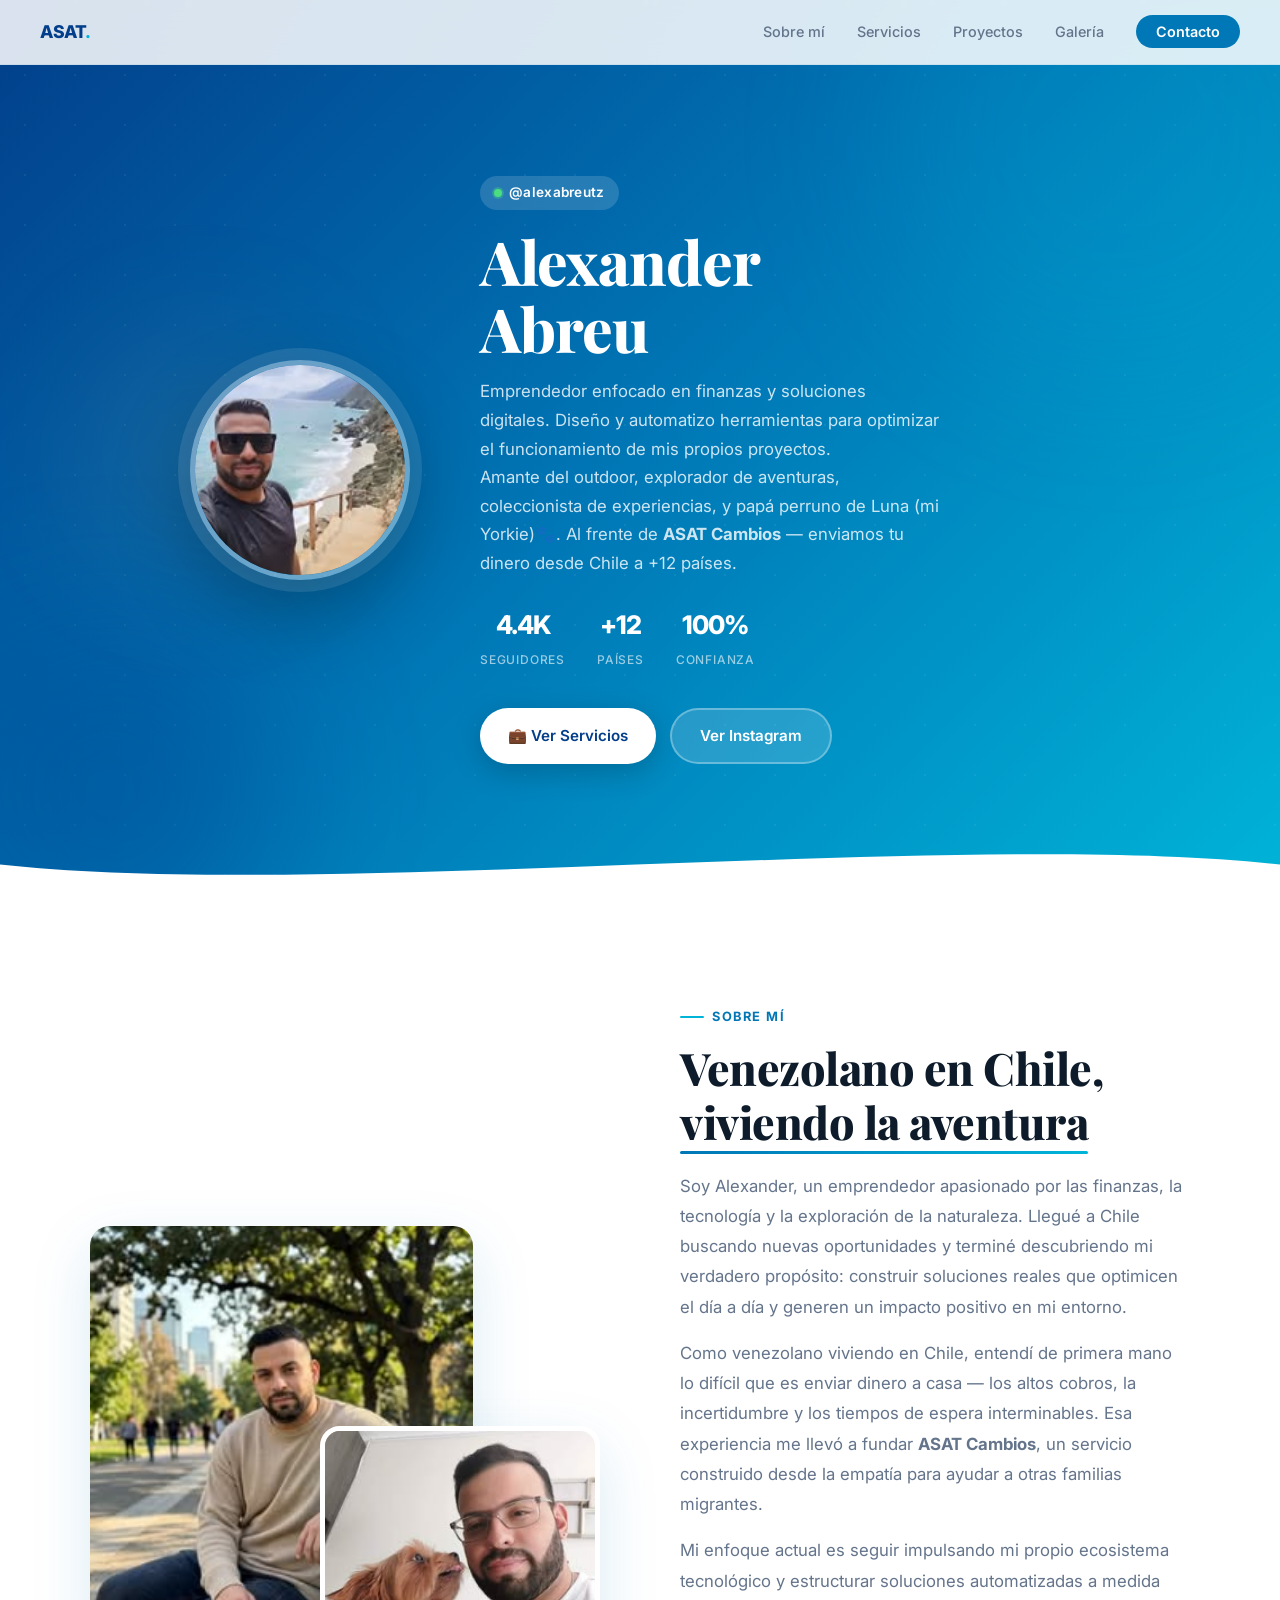
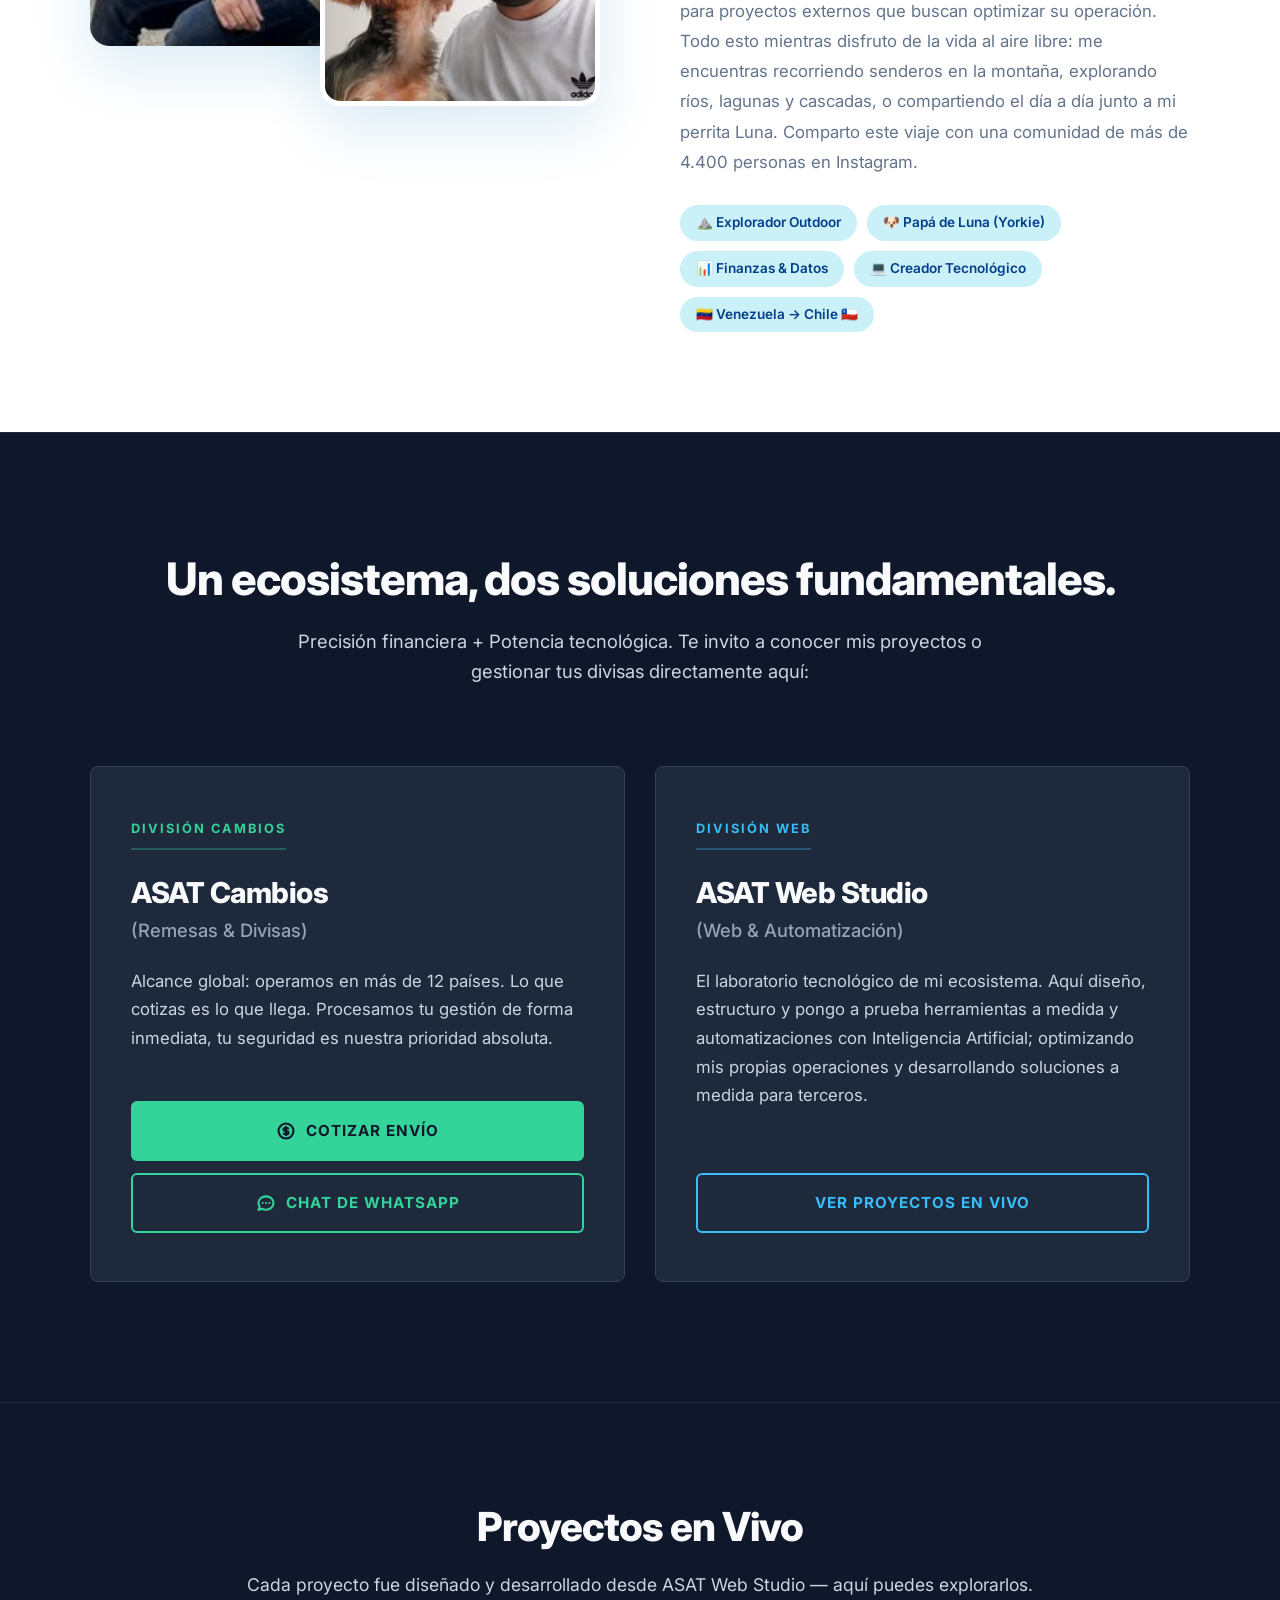
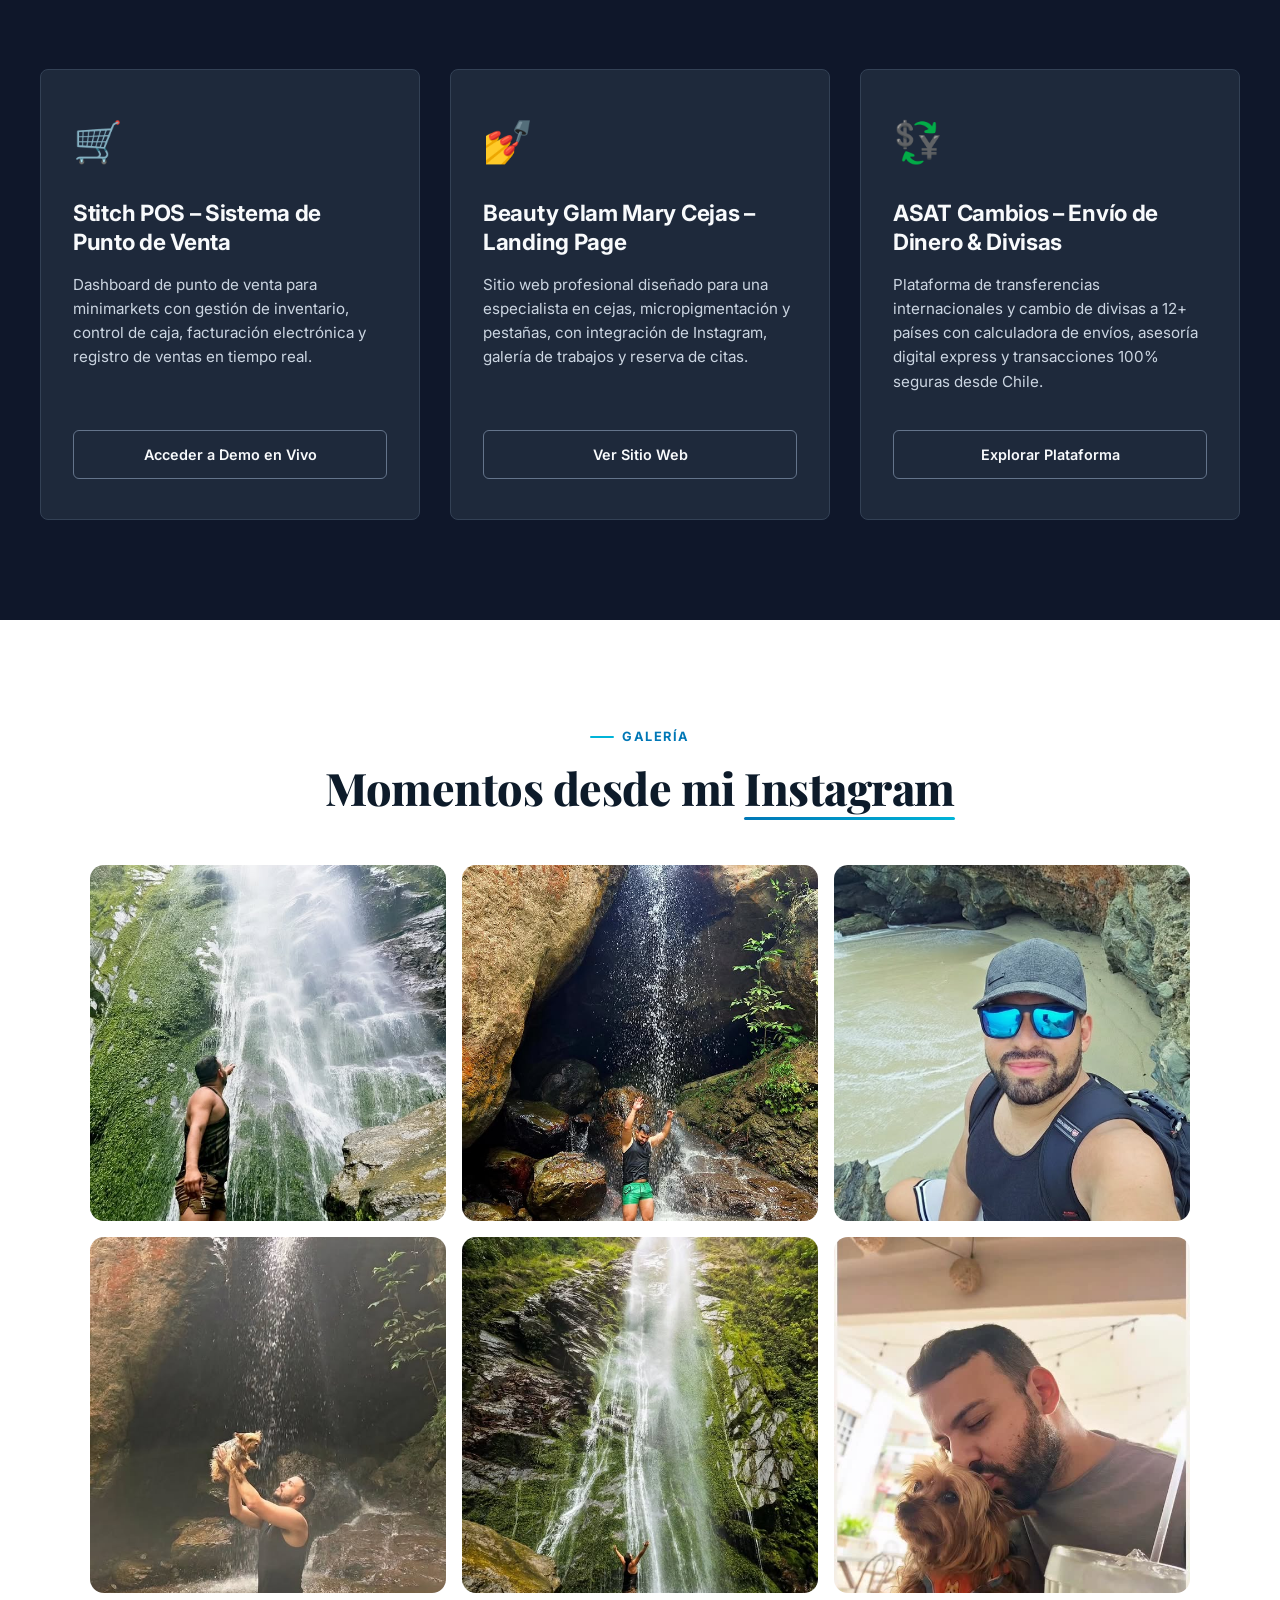
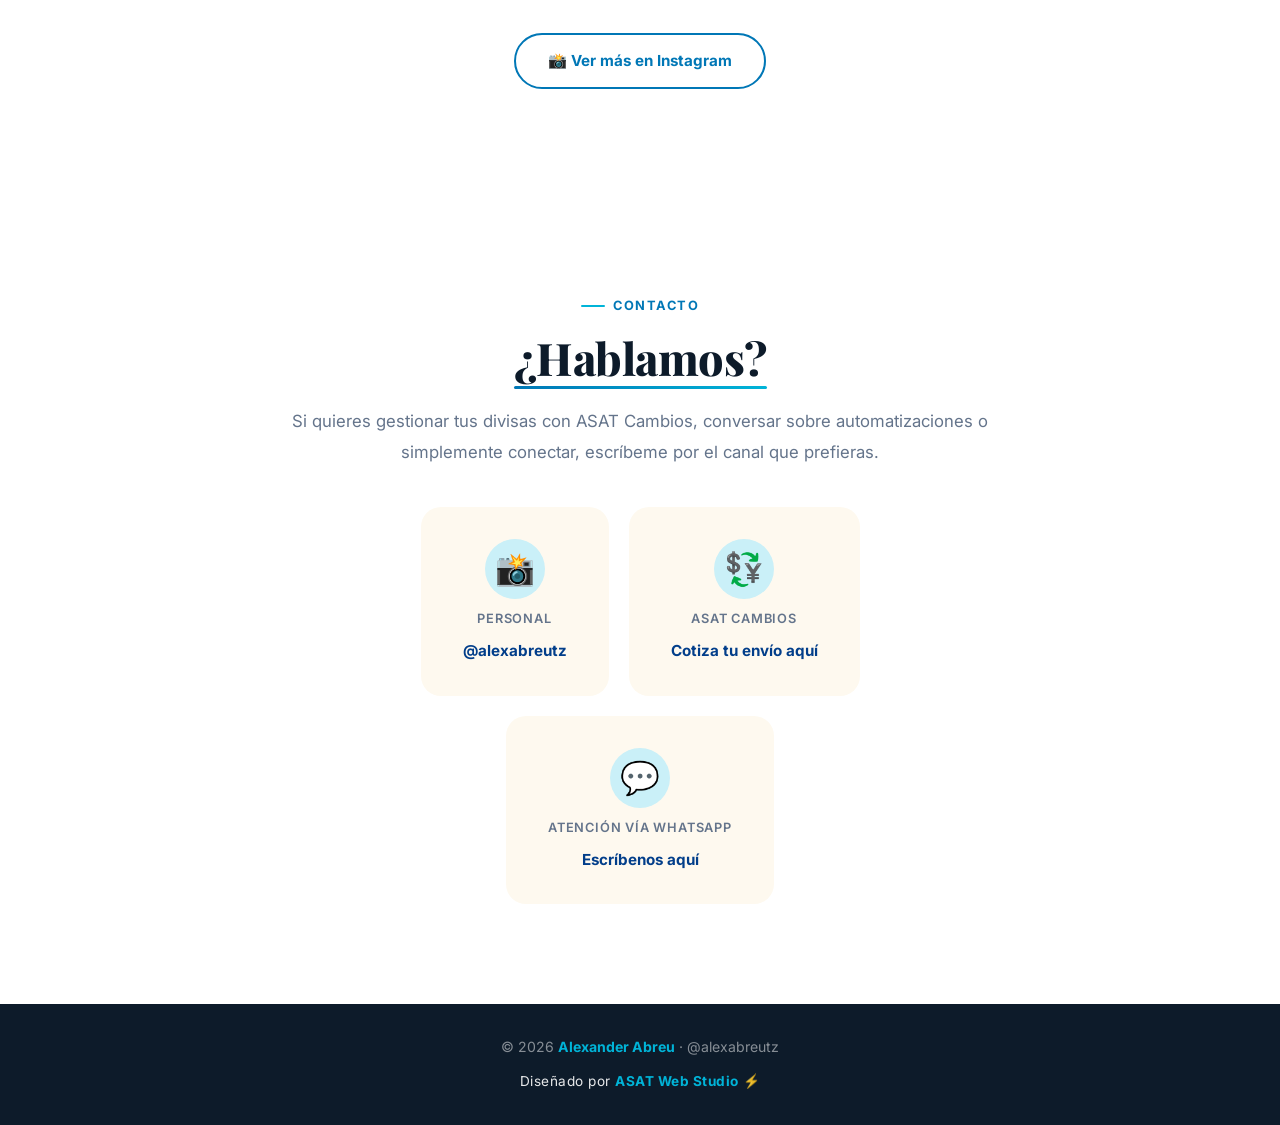
==== commit 2a259ed0: "Unificar marca ASAT en mayusculas en todo el sitio" ====
--- a/index.html
+++ b/index.html
@@ -200,15 +200,15 @@
     <div class="ecosystem-inner">
       <div class="ecosystem-header reveal">
         <h2 class="ecosystem-title">Un ecosistema, dos soluciones fundamentales.</h2>
-        <p class="ecosystem-subtitle">Precisión financiera + Potencia tecnológica. Te invito a conocer mis herramientas
-          de desarrollo o gestionar tus divisas directamente aquí:</p>
+        <p class="ecosystem-subtitle">Precisión financiera + Potencia tecnológica. Te invito a conocer mis proyectos
+          o gestionar tus divisas directamente aquí:</p>
       </div>
 
       <div class="ecosystem-grid">
         <!-- División Cambios -->
         <div class="ecosystem-card cambios reveal-left">
           <div><span class="eco-card-tag cambios">División Cambios</span></div>
-          <h3 class="eco-card-title">Asat Cambios<span>(Remesas & Divisas)</span></h3>
+          <h3 class="eco-card-title">ASAT Cambios<span>(Remesas & Divisas)</span></h3>
           <p class="eco-card-desc">Alcance global: operamos en más de 12 países. Lo que cotizas es lo que llega.
             Procesamos tu gestión de forma inmediata, tu seguridad es nuestra prioridad absoluta.</p>
           <div style="display: flex; flex-direction: row; flex-wrap: wrap; gap: 12px; margin-top: auto;">
@@ -238,7 +238,7 @@
         <!-- División Web -->
         <div class="ecosystem-card web reveal-right">
           <div><span class="eco-card-tag web">División Web</span></div>
-          <h3 class="eco-card-title">Asat Web Studio<span>(Web & Automatización)</span></h3>
+          <h3 class="eco-card-title">ASAT Web Studio<span>(Web & Automatización)</span></h3>
           <p class="eco-card-desc">El laboratorio tecnológico de mi ecosistema. Aquí diseño, estructuro y pongo a prueba
             herramientas a medida y automatizaciones con Inteligencia Artificial; optimizando mis propias operaciones y
             desarrollando soluciones a medida para terceros.</p>
@@ -255,7 +255,7 @@
     <div class="showcase-inner">
       <div class="showcase-header reveal">
         <h2 class="showcase-title">Proyectos en Vivo</h2>
-        <p class="showcase-subtitle">Cada proyecto fue diseñado y desarrollado desde Asat Web Studio — aquí puedes explorarlos.</p>
+        <p class="showcase-subtitle">Cada proyecto fue diseñado y desarrollado desde ASAT Web Studio — aquí puedes explorarlos.</p>
       </div>
 
       <div class="showcase-grid">
@@ -282,7 +282,7 @@
         <!-- Tarjeta 3 -->
         <div class="showcase-card cambios reveal-zoom" style="transition-delay: 0.2s;">
           <div class="showcase-icon">💱</div>
-          <h3 class="showcase-card-title">Asat Cambios – Envío de Dinero &amp; Divisas</h3>
+          <h3 class="showcase-card-title">ASAT Cambios – Envío de Dinero &amp; Divisas</h3>
           <p class="showcase-card-desc">Plataforma de transferencias internacionales y cambio de divisas a 12+ países
             con calculadora de envíos, asesoría digital express y transacciones 100% seguras desde Chile.</p>
           <a href="https://web-asat-servicios.web.app/cambios.html" target="_blank" rel="noopener noreferrer"
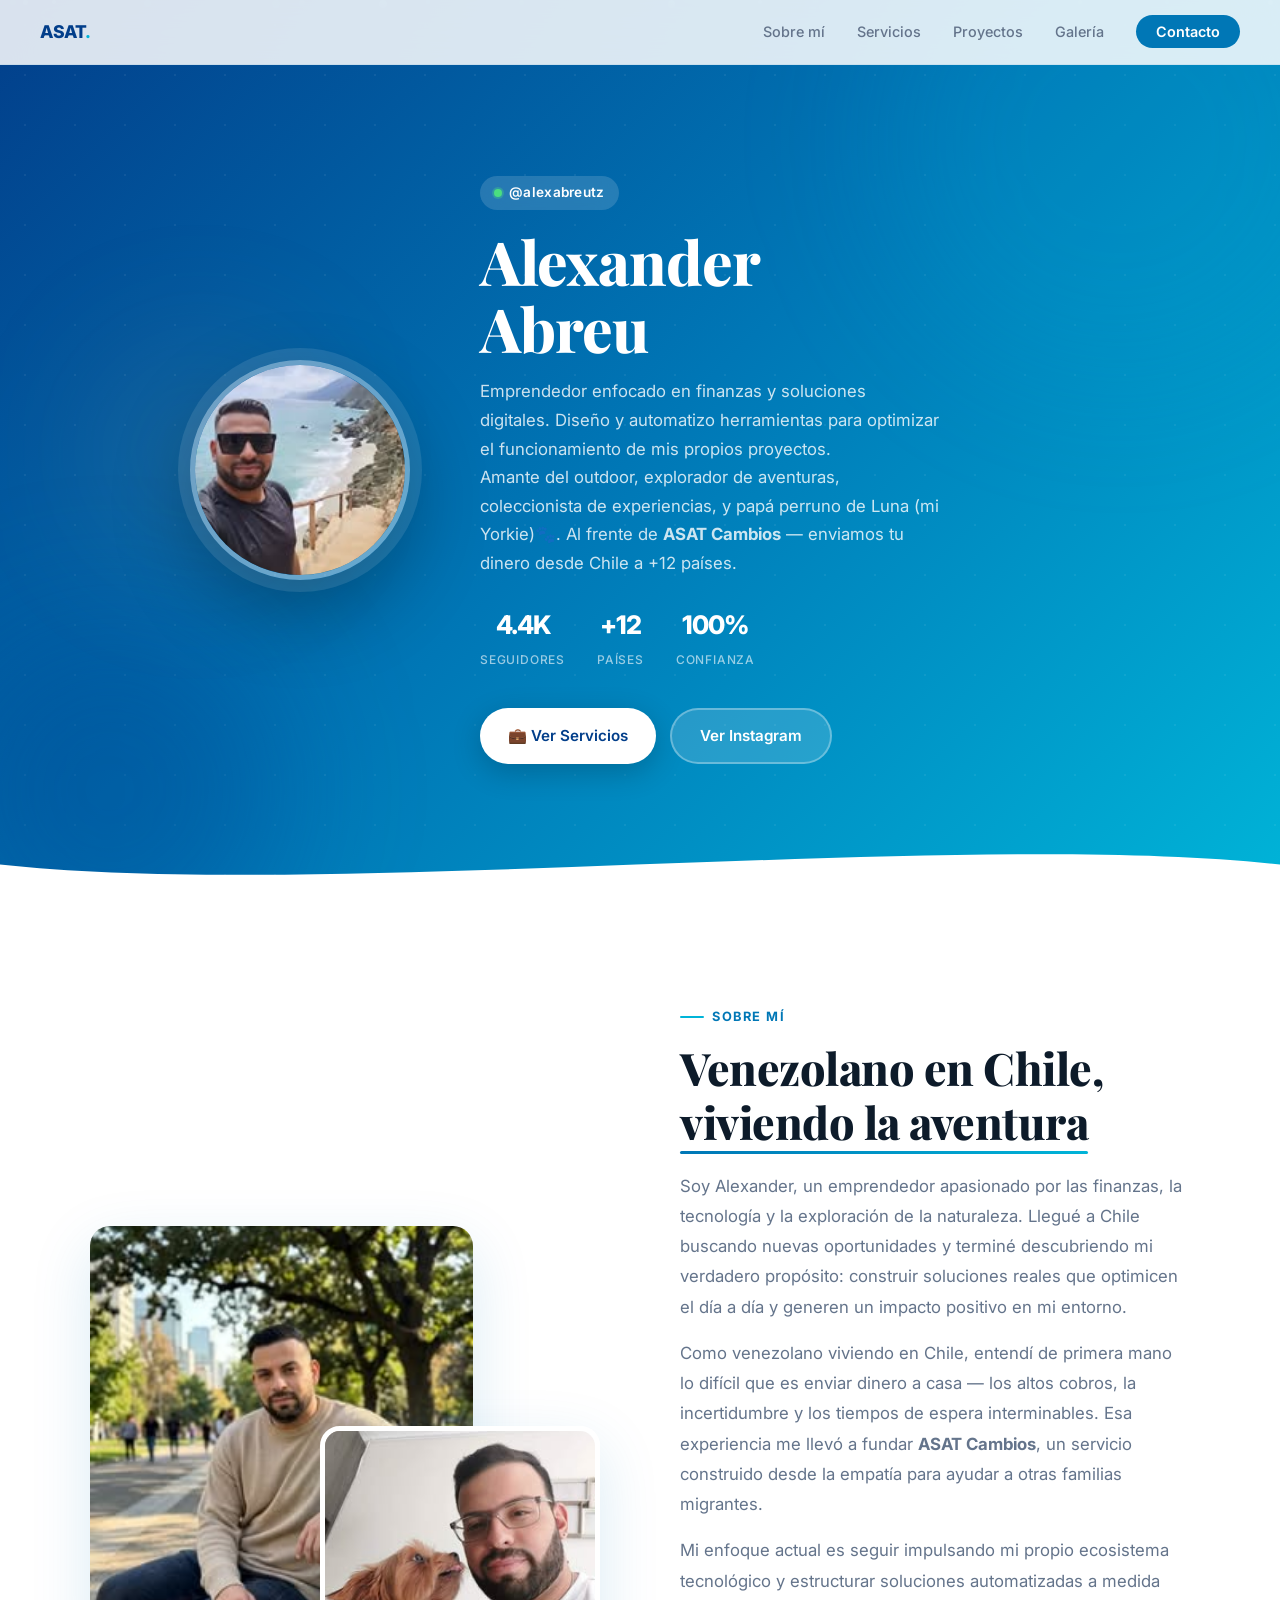
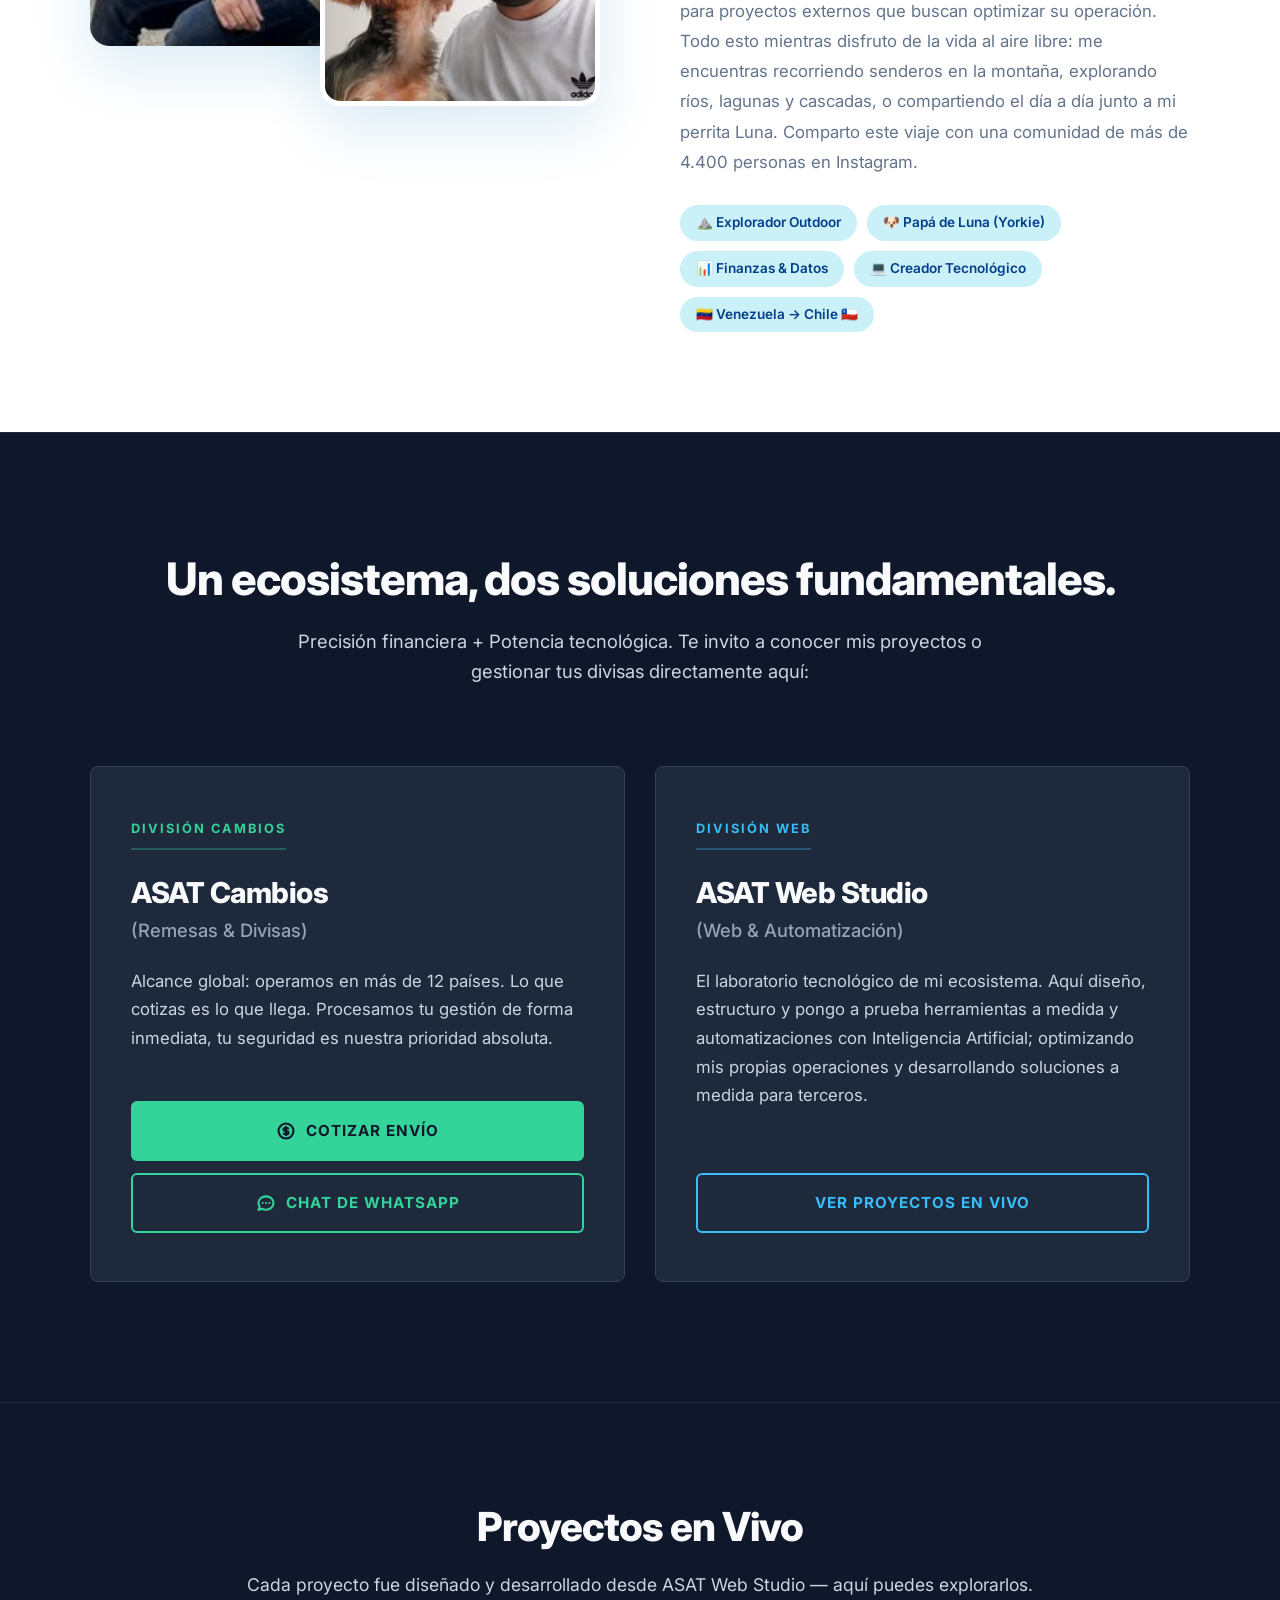
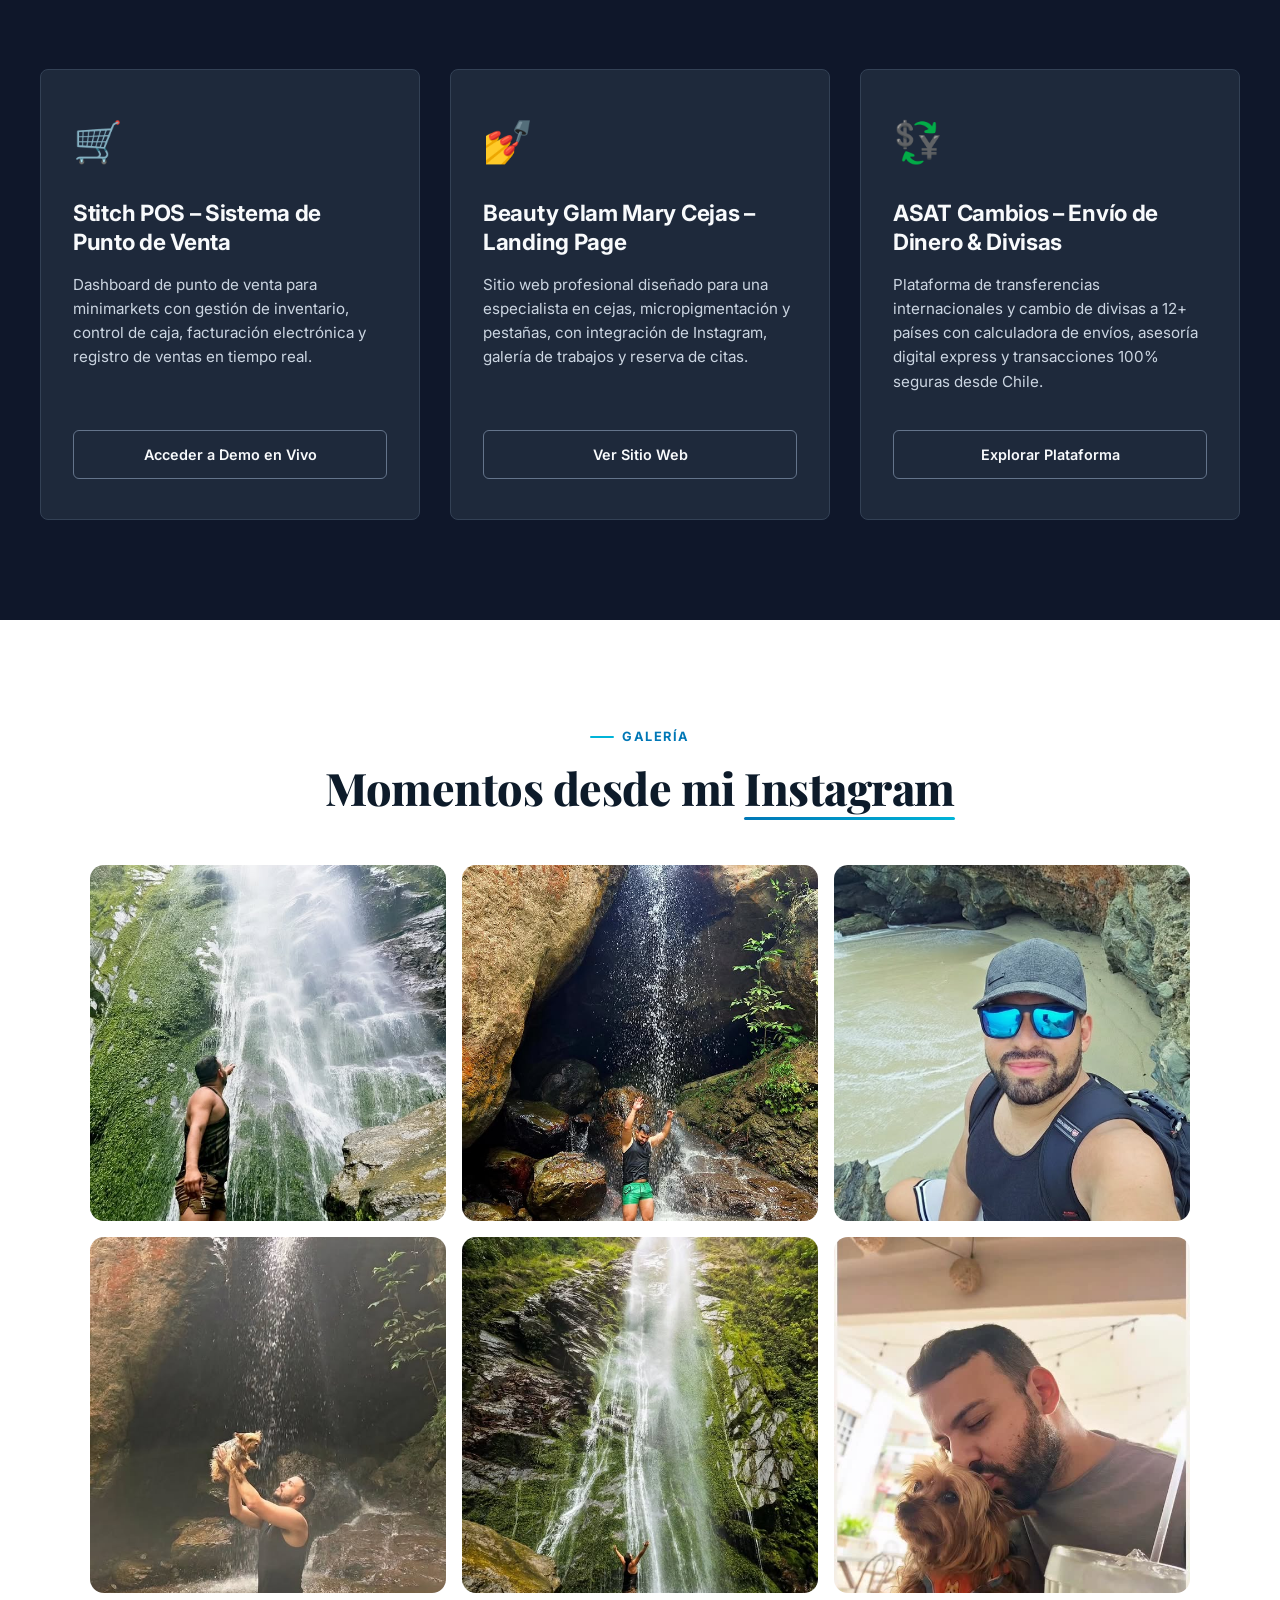
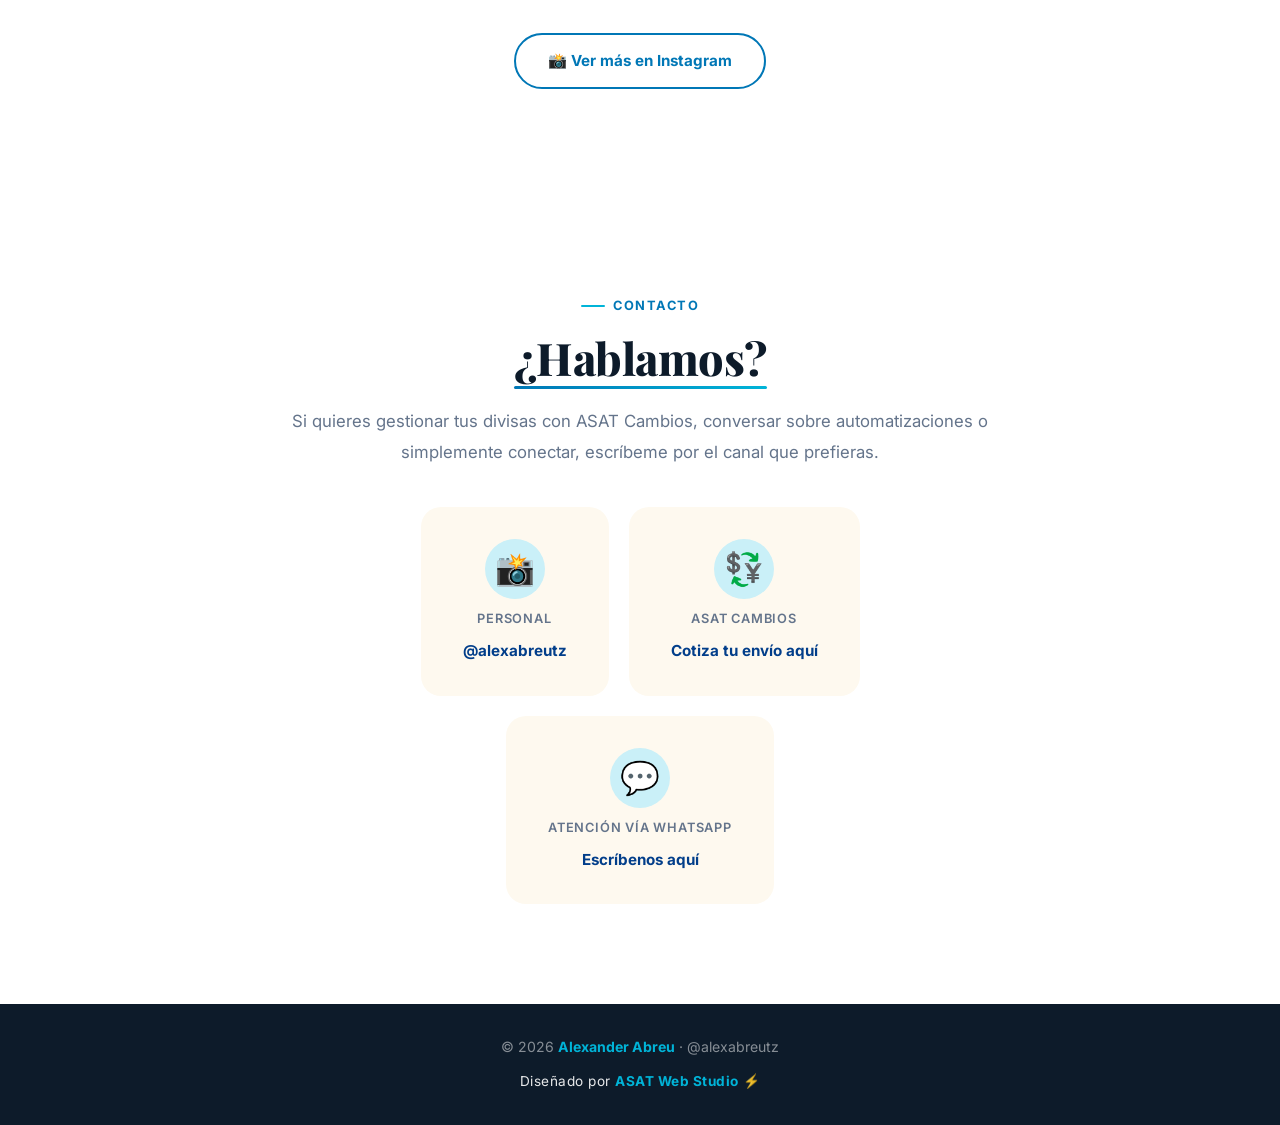
==== commit 3dbe2cfa: "Migrar a nuevo proyecto Firebase: alexanderabreu.web.app" ====
--- a/index.html
+++ b/index.html
@@ -8,15 +8,15 @@
   <meta name="description"
     content="Alexander Abreu — Emprendedor, viajero y papá perruno. Founder de ASAT Cambios, enviamos tu dinero desde Chile a más de 10 países." />
   <meta name="robots" content="index, follow" />
-  <link rel="canonical" href="https://alexanderabreu-web.web.app/" />
+  <link rel="canonical" href="https://alexanderabreu.web.app/" />
 
   <!-- Open Graph -->
   <meta property="og:type" content="website" />
-  <meta property="og:url" content="https://alexanderabreu-web.web.app/" />
+  <meta property="og:url" content="https://alexanderabreu.web.app/" />
   <meta property="og:title" content="Alexander Abreu | Founder de ASAT Cambios" />
   <meta property="og:description"
     content="Emprendedor venezolano en Chile y fundador de ASAT Cambios — envíos de dinero desde Chile a Venezuela y +10 países de forma rápida y segura." />
-  <meta property="og:image" content="https://alexanderabreu-web.web.app/assets/profile-candidate-0.jpg" />
+  <meta property="og:image" content="https://alexanderabreu.web.app/assets/profile-candidate-0.jpg" />
   <meta property="og:locale" content="es_ES" />
   <meta property="og:site_name" content="Alexander Abreu" />
 
@@ -26,7 +26,7 @@
   <meta name="twitter:title" content="Alexander Abreu | Founder de ASAT Cambios" />
   <meta name="twitter:description"
     content="Emprendedor venezolano en Chile. Envía dinero a Venezuela y +10 países con ASAT Cambios — rápido, seguro y sin sorpresas." />
-  <meta name="twitter:image" content="https://alexanderabreu-web.web.app/assets/profile-candidate-0.jpg" />
+  <meta name="twitter:image" content="https://alexanderabreu.web.app/assets/profile-candidate-0.jpg" />
 
   <!-- Favicons -->
   <link rel="icon" type="image/svg+xml" href="assets/favicon.svg" />
@@ -48,11 +48,11 @@
     "@graph": [
       {
         "@type": "Person",
-        "@id": "https://alexanderabreu-web.web.app/#person",
+        "@id": "https://alexanderabreu.web.app/#person",
         "name": "Alexander Abreu",
-        "url": "https://alexanderabreu-web.web.app/",
+        "url": "https://alexanderabreu.web.app/",
         "description": "Emprendedor venezolano en Chile, fundador de ASAT Cambios. Transferencias de dinero desde Chile a Venezuela y más de 10 países.",
-        "image": "https://alexanderabreu-web.web.app/assets/profile-candidate-0.jpg",
+        "image": "https://alexanderabreu.web.app/assets/profile-candidate-0.jpg",
         "nationality": "Venezuelan",
         "knowsLanguage": "es",
         "sameAs": [
@@ -69,16 +69,16 @@
         "@type": "Organization",
         "name": "ASAT Cambios",
         "url": "https://web-asat-servicios.web.app",
-        "founder": { "@id": "https://alexanderabreu-web.web.app/#person" },
+        "founder": { "@id": "https://alexanderabreu.web.app/#person" },
         "description": "Servicio de transferencias de dinero desde Chile a Venezuela y más de 10 países. Rápido, seguro y sin comisiones ocultas.",
         "areaServed": ["CL", "VE"],
         "sameAs": ["https://instagram.com/asatcambios"]
       },
       {
         "@type": "WebSite",
-        "url": "https://alexanderabreu-web.web.app/",
+        "url": "https://alexanderabreu.web.app/",
         "name": "Alexander Abreu",
-        "author": { "@id": "https://alexanderabreu-web.web.app/#person" }
+        "author": { "@id": "https://alexanderabreu.web.app/#person" }
       }
     ]
   }
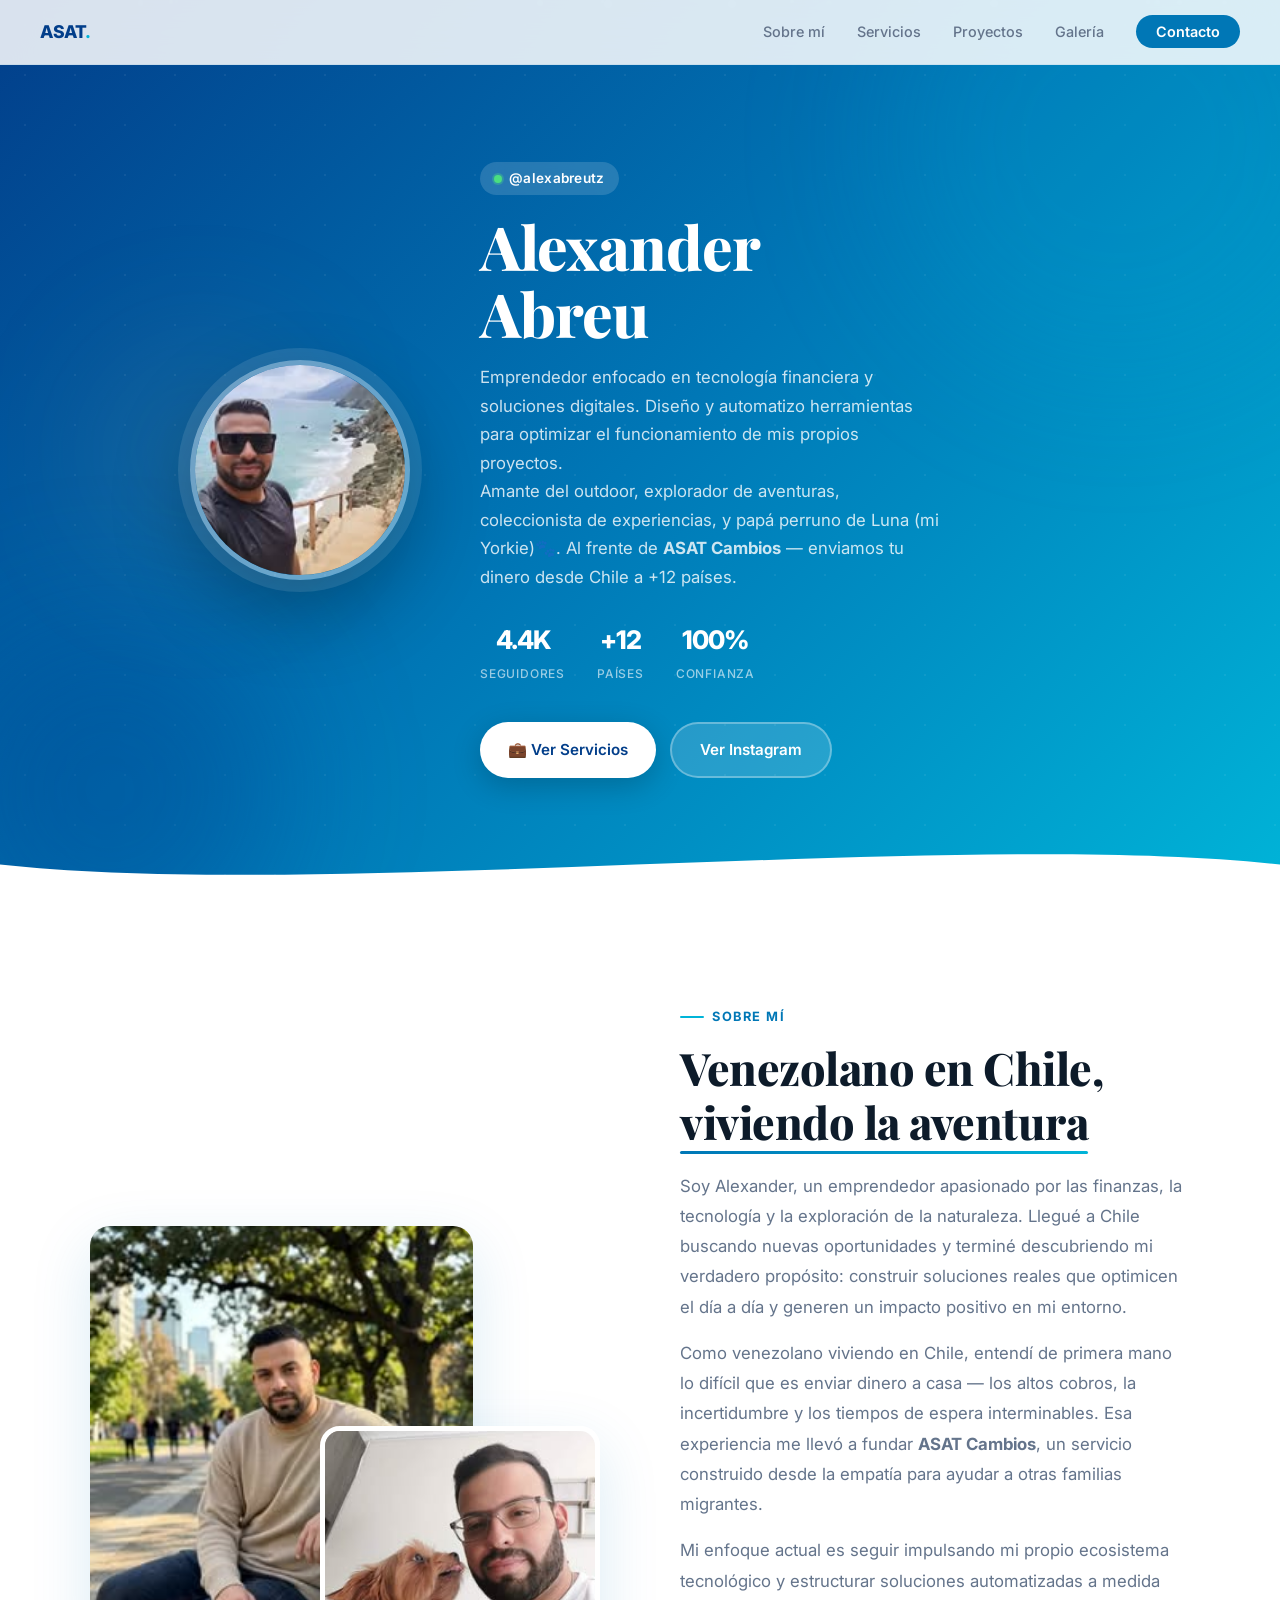
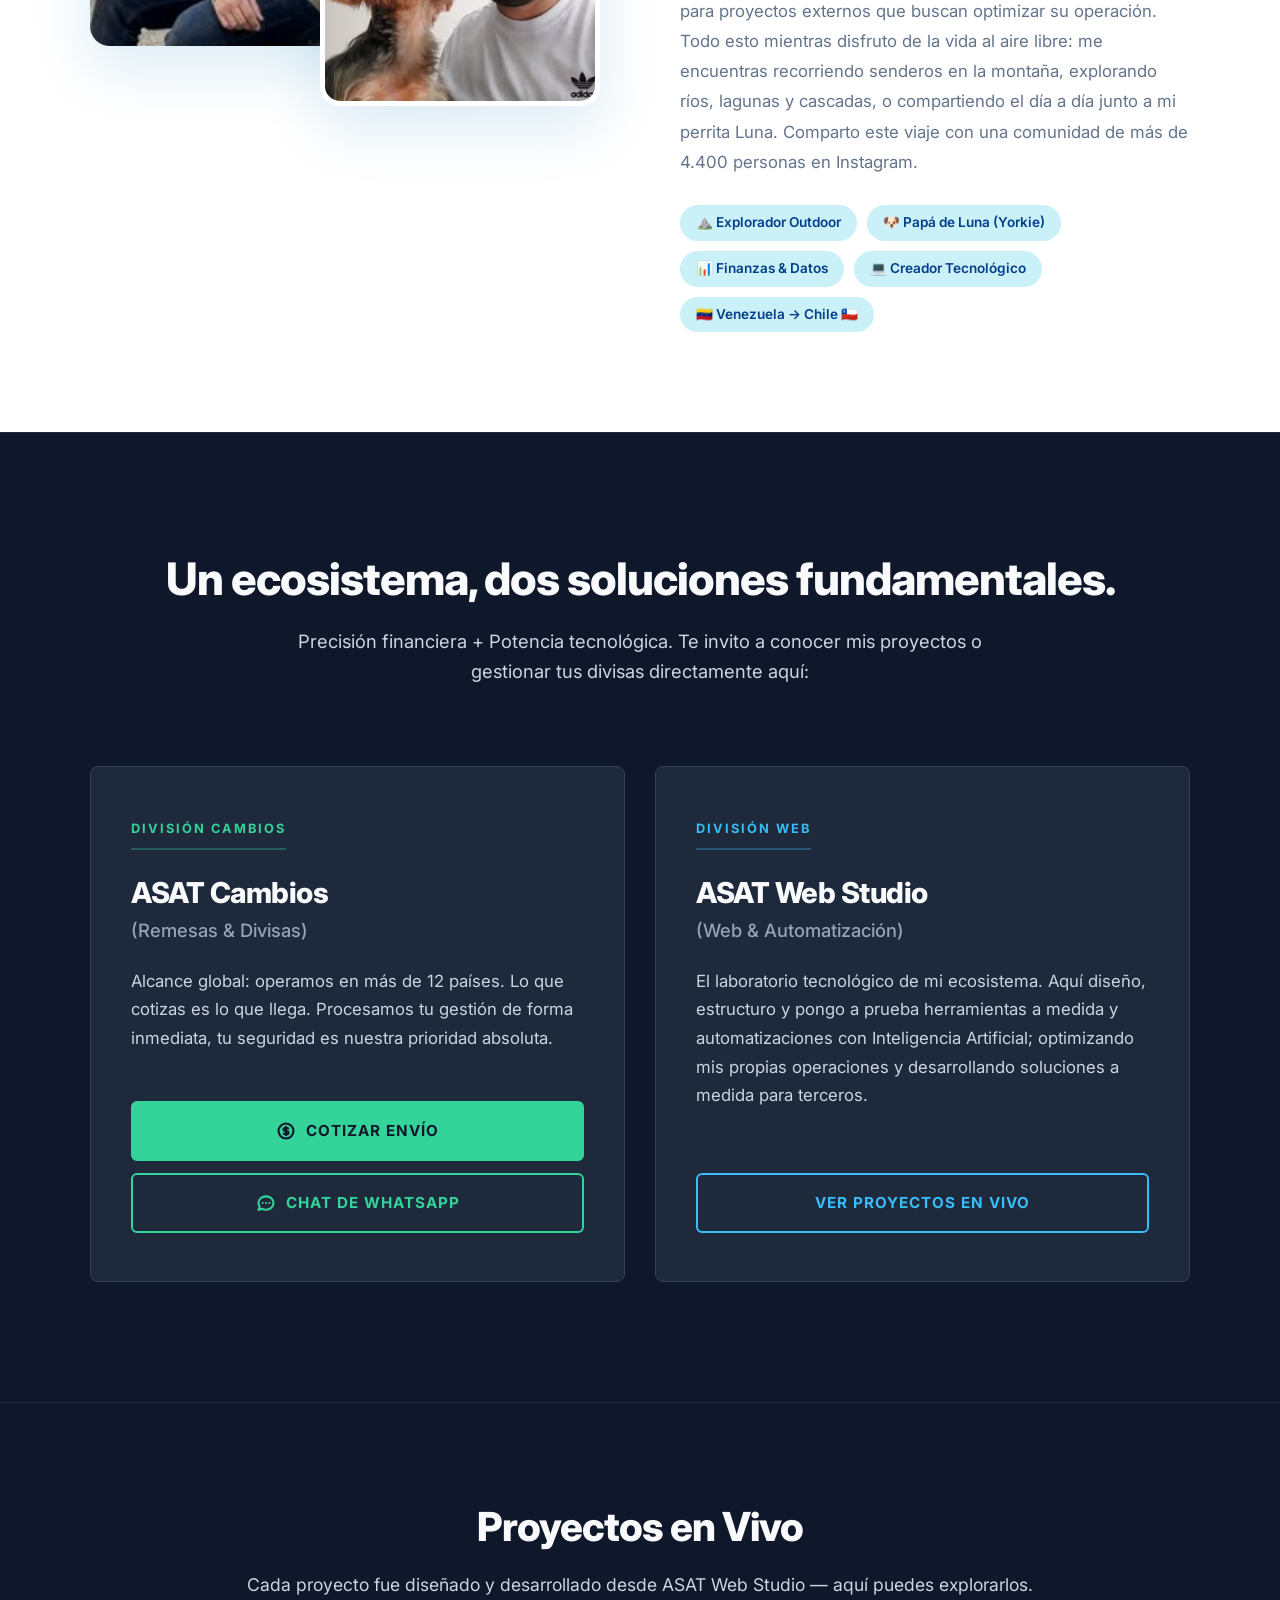
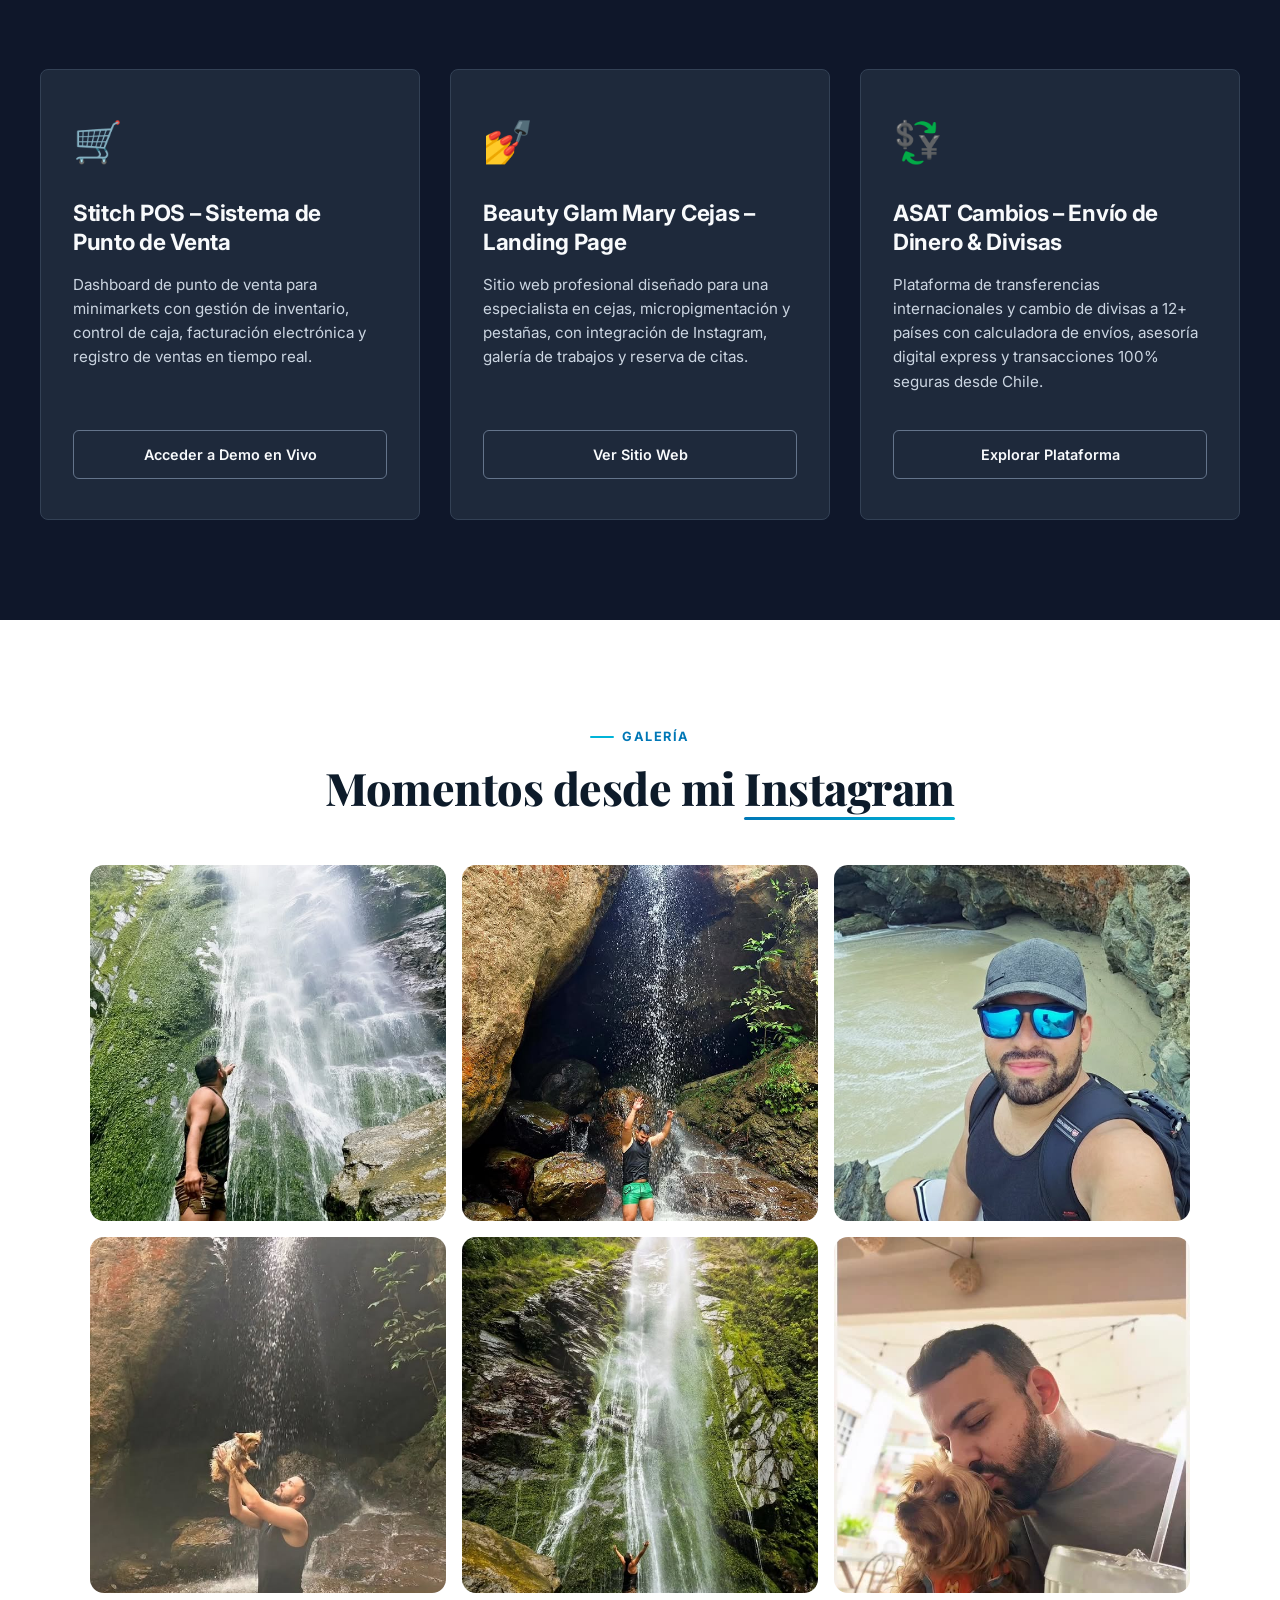
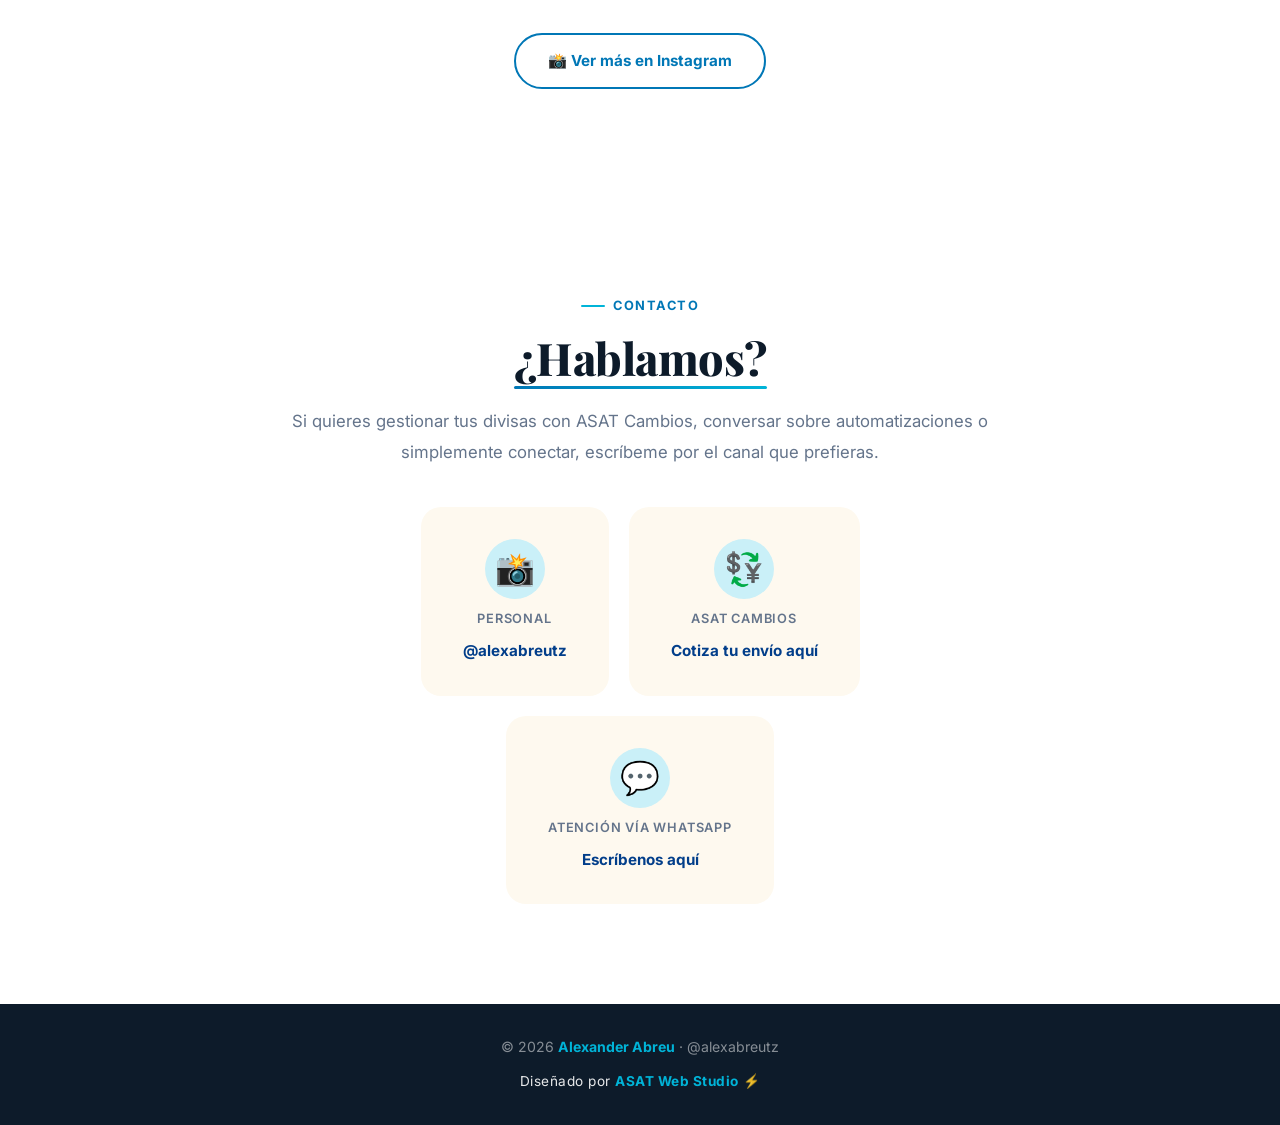
==== commit c4f06518: "Actualizar bio: tecnologia financiera y soluciones digitales" ====
--- a/index.html
+++ b/index.html
@@ -115,7 +115,7 @@
         <div class="hero-handle">@alexabreutz</div>
         <h1 class="hero-name">Alexander<br />Abreu</h1>
         <p class="hero-bio">
-          Emprendedor enfocado en finanzas y soluciones digitales. Diseño y automatizo herramientas para optimizar el
+          Emprendedor enfocado en tecnología financiera y soluciones digitales. Diseño y automatizo herramientas para optimizar el
           funcionamiento de mis propios proyectos.<br />
           Amante del outdoor, explorador de aventuras, coleccionista de experiencias, y papá perruno de Luna (mi
           Yorkie)🐾. Al frente de <strong>ASAT Cambios</strong> — enviamos tu dinero desde Chile a +12 países.
